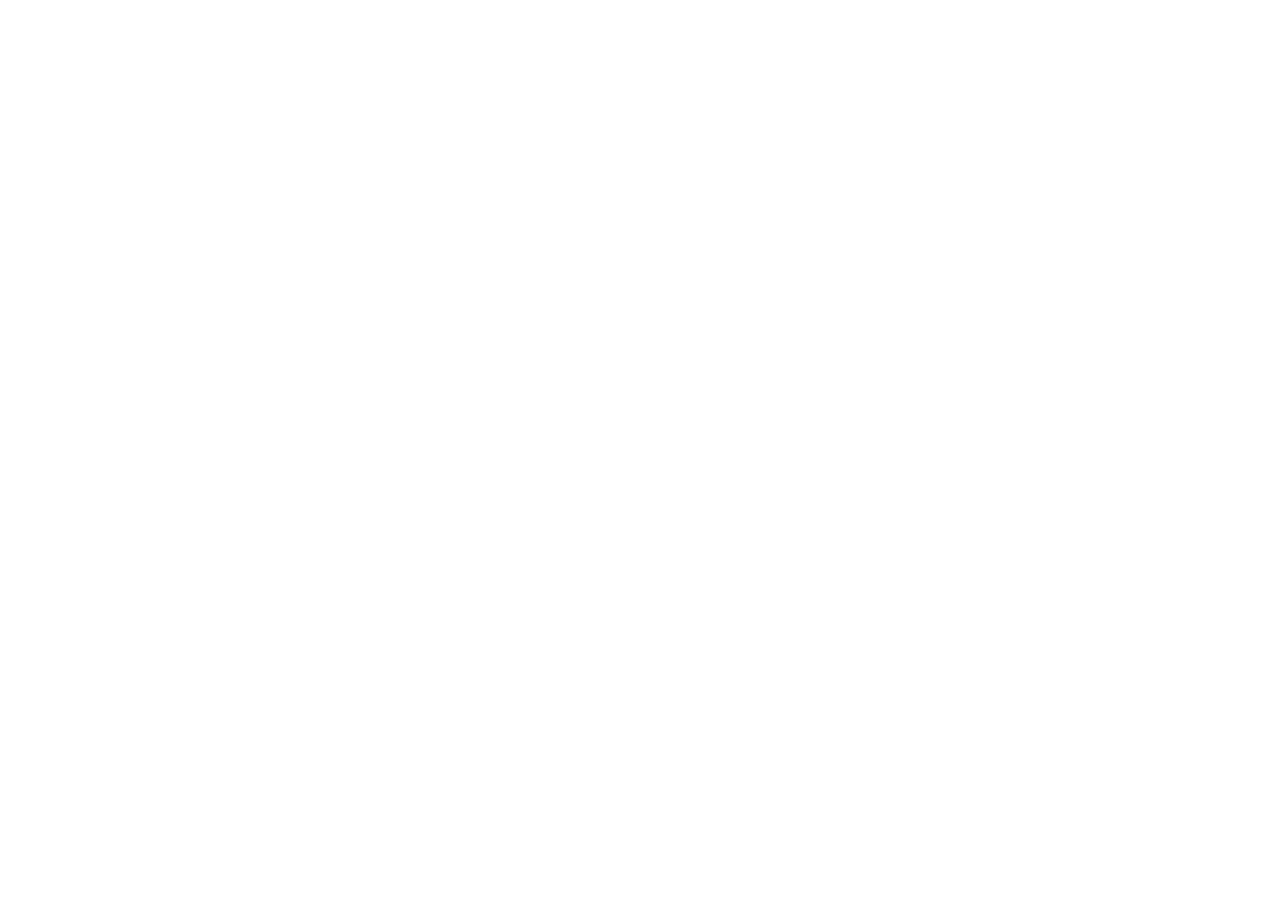
==== index.html @ 8db8ae06 "Uploaded edit to see in pages/html" ====
<!DOCTYPE html>
<html lang="pt">
<head>
<meta charset="utf-8">
<meta name="viewport" content="width=device-width, initial-scale=1">
<title>ClaraInvests</title>
<meta http-equiv="refresh" content="0; url=./ClaraInvests.dc.html">
<style>body{margin:0;min-height:100vh;display:grid;place-items:center;background:#161826;color:#e9e9ed;font-family:system-ui,sans-serif}a{color:#9184d9}</style>
</head>
<body>
<p>A abrir o ClaraInvests… <a href="./ClaraInvests.dc.html">clica aqui se não abrir</a>.</p>
<script>location.replace("./ClaraInvests.dc.html");</script>
</body>
</html>
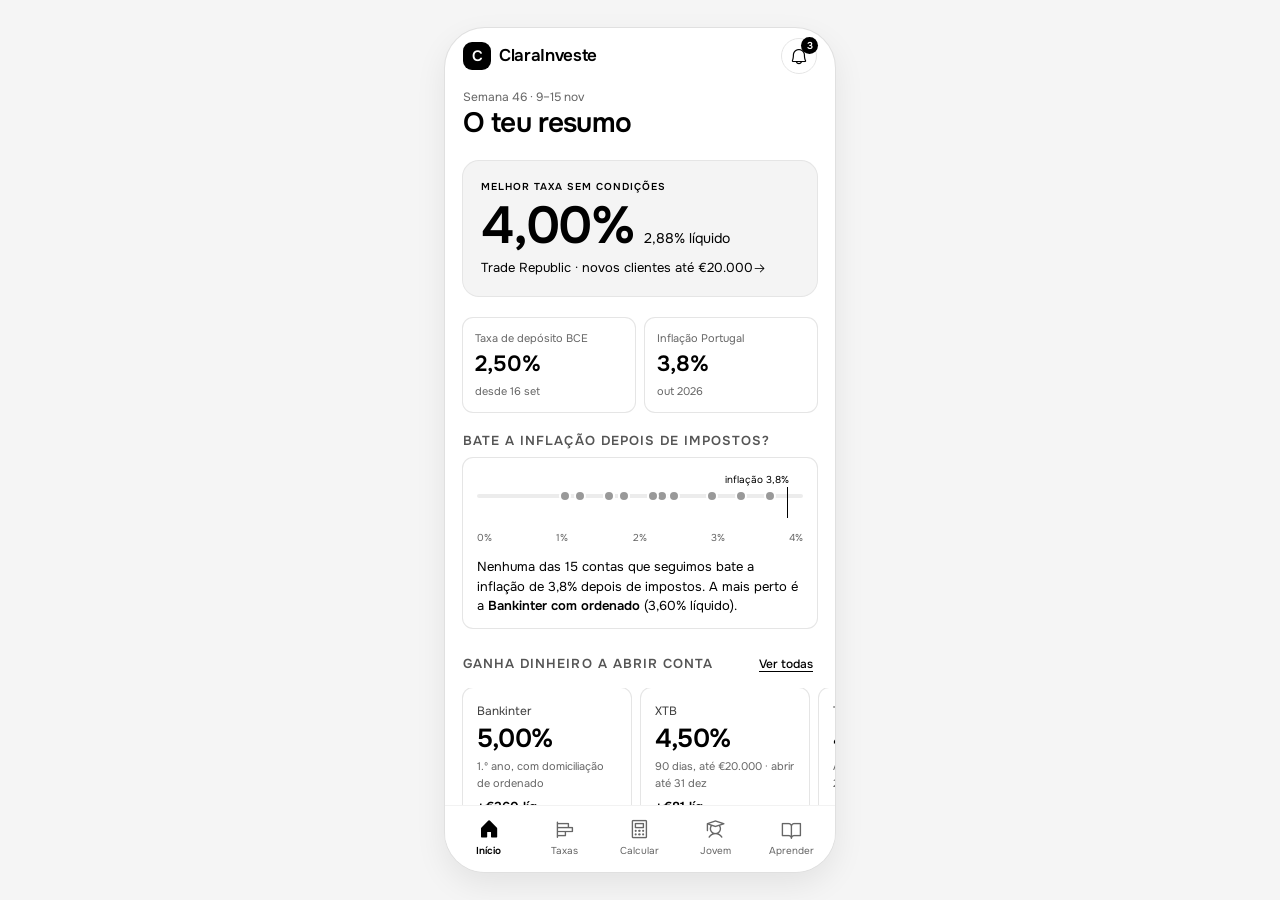
==== commit ae1c4434: "Standalone installable web app (black & white, Onest) Converts the Claude Design prototype into a st" ====
--- a/index.html
+++ b/index.html
@@ -2,13 +2,27 @@
 <html lang="pt">
 <head>
 <meta charset="utf-8">
-<meta name="viewport" content="width=device-width, initial-scale=1">
-<title>ClaraInvests</title>
-<meta http-equiv="refresh" content="0; url=./ClaraInvests.dc.html">
-<style>body{margin:0;min-height:100vh;display:grid;place-items:center;background:#161826;color:#e9e9ed;font-family:system-ui,sans-serif}a{color:#9184d9}</style>
+<meta name="viewport" content="width=device-width, initial-scale=1, viewport-fit=cover">
+<title>ClaraInveste</title>
+<meta name="description" content="Taxas de poupança em Portugal, brutas e líquidas, num só sítio.">
+<meta name="theme-color" content="#ffffff">
+<link rel="manifest" href="manifest.webmanifest">
+<link rel="icon" href="icons/icon-192.png">
+<link rel="apple-touch-icon" href="icons/apple-touch-icon.png">
+<meta name="apple-mobile-web-app-capable" content="yes">
+<meta name="mobile-web-app-capable" content="yes">
+<meta name="apple-mobile-web-app-status-bar-style" content="default">
+<meta name="apple-mobile-web-app-title" content="ClaraInveste">
+<link rel="preconnect" href="https://fonts.googleapis.com">
+<link rel="preconnect" href="https://fonts.gstatic.com" crossorigin>
+<link rel="stylesheet" href="https://fonts.googleapis.com/css2?family=Onest:wght@400;500;600;700&display=swap">
+<link rel="stylesheet" href="vendor/phosphor/regular/style.css">
+<link rel="stylesheet" href="vendor/phosphor/fill/style.css">
+<link rel="stylesheet" href="styles.css">
 </head>
 <body>
-<p>A abrir o ClaraInvests… <a href="./ClaraInvests.dc.html">clica aqui se não abrir</a>.</p>
-<script>location.replace("./ClaraInvests.dc.html");</script>
+<div id="app"></div>
+<noscript>O ClaraInveste precisa de JavaScript ligado.</noscript>
+<script type="module" src="app.js"></script>
 </body>
 </html>
--- a/vendor/phosphor/regular/style.css
+++ b/vendor/phosphor/regular/style.css
@@ -0,0 +1,4627 @@
+@font-face {
+  font-family: "Phosphor";
+  src:
+    url("./Phosphor.woff2") format("woff2"),
+    url("./Phosphor.woff") format("woff"),
+    url("./Phosphor.ttf") format("truetype"),
+    url("./Phosphor.svg#Phosphor") format("svg");
+  font-weight: normal;
+  font-style: normal;
+  font-display: block;
+}
+
+.ph {
+  /* use !important to prevent issues with browser extensions that change fonts */
+  font-family: "Phosphor" !important;
+  speak: never;
+  font-style: normal;
+  font-weight: normal;
+  font-variant: normal;
+  text-transform: none;
+  line-height: 1;
+
+  /* Enable Ligatures ================ */
+  letter-spacing: 0;
+  -webkit-font-feature-settings: "liga";
+  -moz-font-feature-settings: "liga=1";
+  -moz-font-feature-settings: "liga";
+  -ms-font-feature-settings: "liga" 1;
+  font-feature-settings: "liga";
+  -webkit-font-variant-ligatures: discretionary-ligatures;
+  font-variant-ligatures: discretionary-ligatures;
+
+  /* Better Font Rendering =========== */
+  -webkit-font-smoothing: antialiased;
+  -moz-osx-font-smoothing: grayscale;
+}
+
+.ph.ph-acorn:before {
+  content: "\eb9a";
+}
+.ph.ph-address-book:before {
+  content: "\e6f8";
+}
+.ph.ph-address-book-tabs:before {
+  content: "\ee4e";
+}
+.ph.ph-air-traffic-control:before {
+  content: "\ecd8";
+}
+.ph.ph-airplane:before {
+  content: "\e002";
+}
+.ph.ph-airplane-in-flight:before {
+  content: "\e4fe";
+}
+.ph.ph-airplane-landing:before {
+  content: "\e502";
+}
+.ph.ph-airplane-takeoff:before {
+  content: "\e504";
+}
+.ph.ph-airplane-taxiing:before {
+  content: "\e500";
+}
+.ph.ph-airplane-tilt:before {
+  content: "\e5d6";
+}
+.ph.ph-airplay:before {
+  content: "\e004";
+}
+.ph.ph-alarm:before {
+  content: "\e006";
+}
+.ph.ph-alien:before {
+  content: "\e8a6";
+}
+.ph.ph-align-bottom:before {
+  content: "\e506";
+}
+.ph.ph-align-bottom-simple:before {
+  content: "\eb0c";
+}
+.ph.ph-align-center-horizontal:before {
+  content: "\e50a";
+}
+.ph.ph-align-center-horizontal-simple:before {
+  content: "\eb0e";
+}
+.ph.ph-align-center-vertical:before {
+  content: "\e50c";
+}
+.ph.ph-align-center-vertical-simple:before {
+  content: "\eb10";
+}
+.ph.ph-align-left:before {
+  content: "\e50e";
+}
+.ph.ph-align-left-simple:before {
+  content: "\eaee";
+}
+.ph.ph-align-right:before {
+  content: "\e510";
+}
+.ph.ph-align-right-simple:before {
+  content: "\eb12";
+}
+.ph.ph-align-top:before {
+  content: "\e512";
+}
+.ph.ph-align-top-simple:before {
+  content: "\eb14";
+}
+.ph.ph-amazon-logo:before {
+  content: "\e96c";
+}
+.ph.ph-ambulance:before {
+  content: "\e572";
+}
+.ph.ph-anchor:before {
+  content: "\e514";
+}
+.ph.ph-anchor-simple:before {
+  content: "\e5d8";
+}
+.ph.ph-android-logo:before {
+  content: "\e008";
+}
+.ph.ph-angle:before {
+  content: "\e7bc";
+}
+.ph.ph-angular-logo:before {
+  content: "\eb80";
+}
+.ph.ph-aperture:before {
+  content: "\e00a";
+}
+.ph.ph-app-store-logo:before {
+  content: "\e974";
+}
+.ph.ph-app-window:before {
+  content: "\e5da";
+}
+.ph.ph-apple-logo:before {
+  content: "\e516";
+}
+.ph.ph-apple-podcasts-logo:before {
+  content: "\eb96";
+}
+.ph.ph-approximate-equals:before {
+  content: "\edaa";
+}
+.ph.ph-archive:before {
+  content: "\e00c";
+}
+.ph.ph-armchair:before {
+  content: "\e012";
+}
+.ph.ph-arrow-arc-left:before {
+  content: "\e014";
+}
+.ph.ph-arrow-arc-right:before {
+  content: "\e016";
+}
+.ph.ph-arrow-bend-double-up-left:before {
+  content: "\e03a";
+}
+.ph.ph-arrow-bend-double-up-right:before {
+  content: "\e03c";
+}
+.ph.ph-arrow-bend-down-left:before {
+  content: "\e018";
+}
+.ph.ph-arrow-bend-down-right:before {
+  content: "\e01a";
+}
+.ph.ph-arrow-bend-left-down:before {
+  content: "\e01c";
+}
+.ph.ph-arrow-bend-left-up:before {
+  content: "\e01e";
+}
+.ph.ph-arrow-bend-right-down:before {
+  content: "\e020";
+}
+.ph.ph-arrow-bend-right-up:before {
+  content: "\e022";
+}
+.ph.ph-arrow-bend-up-left:before {
+  content: "\e024";
+}
+.ph.ph-arrow-bend-up-right:before {
+  content: "\e026";
+}
+.ph.ph-arrow-circle-down:before {
+  content: "\e028";
+}
+.ph.ph-arrow-circle-down-left:before {
+  content: "\e02a";
+}
+.ph.ph-arrow-circle-down-right:before {
+  content: "\e02c";
+}
+.ph.ph-arrow-circle-left:before {
+  content: "\e05a";
+}
+.ph.ph-arrow-circle-right:before {
+  content: "\e02e";
+}
+.ph.ph-arrow-circle-up:before {
+  content: "\e030";
+}
+.ph.ph-arrow-circle-up-left:before {
+  content: "\e032";
+}
+.ph.ph-arrow-circle-up-right:before {
+  content: "\e034";
+}
+.ph.ph-arrow-clockwise:before {
+  content: "\e036";
+}
+.ph.ph-arrow-counter-clockwise:before {
+  content: "\e038";
+}
+.ph.ph-arrow-down:before {
+  content: "\e03e";
+}
+.ph.ph-arrow-down-left:before {
+  content: "\e040";
+}
+.ph.ph-arrow-down-right:before {
+  content: "\e042";
+}
+.ph.ph-arrow-elbow-down-left:before {
+  content: "\e044";
+}
+.ph.ph-arrow-elbow-down-right:before {
+  content: "\e046";
+}
+.ph.ph-arrow-elbow-left:before {
+  content: "\e048";
+}
+.ph.ph-arrow-elbow-left-down:before {
+  content: "\e04a";
+}
+.ph.ph-arrow-elbow-left-up:before {
+  content: "\e04c";
+}
+.ph.ph-arrow-elbow-right:before {
+  content: "\e04e";
+}
+.ph.ph-arrow-elbow-right-down:before {
+  content: "\e050";
+}
+.ph.ph-arrow-elbow-right-up:before {
+  content: "\e052";
+}
+.ph.ph-arrow-elbow-up-left:before {
+  content: "\e054";
+}
+.ph.ph-arrow-elbow-up-right:before {
+  content: "\e056";
+}
+.ph.ph-arrow-fat-down:before {
+  content: "\e518";
+}
+.ph.ph-arrow-fat-left:before {
+  content: "\e51a";
+}
+.ph.ph-arrow-fat-line-down:before {
+  content: "\e51c";
+}
+.ph.ph-arrow-fat-line-left:before {
+  content: "\e51e";
+}
+.ph.ph-arrow-fat-line-right:before {
+  content: "\e520";
+}
+.ph.ph-arrow-fat-line-up:before {
+  content: "\e522";
+}
+.ph.ph-arrow-fat-lines-down:before {
+  content: "\e524";
+}
+.ph.ph-arrow-fat-lines-left:before {
+  content: "\e526";
+}
+.ph.ph-arrow-fat-lines-right:before {
+  content: "\e528";
+}
+.ph.ph-arrow-fat-lines-up:before {
+  content: "\e52a";
+}
+.ph.ph-arrow-fat-right:before {
+  content: "\e52c";
+}
+.ph.ph-arrow-fat-up:before {
+  content: "\e52e";
+}
+.ph.ph-arrow-left:before {
+  content: "\e058";
+}
+.ph.ph-arrow-line-down:before {
+  content: "\e05c";
+}
+.ph.ph-arrow-line-down-left:before {
+  content: "\e05e";
+}
+.ph.ph-arrow-line-down-right:before {
+  content: "\e060";
+}
+.ph.ph-arrow-line-left:before {
+  content: "\e062";
+}
+.ph.ph-arrow-line-right:before {
+  content: "\e064";
+}
+.ph.ph-arrow-line-up:before {
+  content: "\e066";
+}
+.ph.ph-arrow-line-up-left:before {
+  content: "\e068";
+}
+.ph.ph-arrow-line-up-right:before {
+  content: "\e06a";
+}
+.ph.ph-arrow-right:before {
+  content: "\e06c";
+}
+.ph.ph-arrow-square-down:before {
+  content: "\e06e";
+}
+.ph.ph-arrow-square-down-left:before {
+  content: "\e070";
+}
+.ph.ph-arrow-square-down-right:before {
+  content: "\e072";
+}
+.ph.ph-arrow-square-in:before {
+  content: "\e5dc";
+}
+.ph.ph-arrow-square-left:before {
+  content: "\e074";
+}
+.ph.ph-arrow-square-out:before {
+  content: "\e5de";
+}
+.ph.ph-arrow-square-right:before {
+  content: "\e076";
+}
+.ph.ph-arrow-square-up:before {
+  content: "\e078";
+}
+.ph.ph-arrow-square-up-left:before {
+  content: "\e07a";
+}
+.ph.ph-arrow-square-up-right:before {
+  content: "\e07c";
+}
+.ph.ph-arrow-u-down-left:before {
+  content: "\e07e";
+}
+.ph.ph-arrow-u-down-right:before {
+  content: "\e080";
+}
+.ph.ph-arrow-u-left-down:before {
+  content: "\e082";
+}
+.ph.ph-arrow-u-left-up:before {
+  content: "\e084";
+}
+.ph.ph-arrow-u-right-down:before {
+  content: "\e086";
+}
+.ph.ph-arrow-u-right-up:before {
+  content: "\e088";
+}
+.ph.ph-arrow-u-up-left:before {
+  content: "\e08a";
+}
+.ph.ph-arrow-u-up-right:before {
+  content: "\e08c";
+}
+.ph.ph-arrow-up:before {
+  content: "\e08e";
+}
+.ph.ph-arrow-up-left:before {
+  content: "\e090";
+}
+.ph.ph-arrow-up-right:before {
+  content: "\e092";
+}
+.ph.ph-arrows-clockwise:before {
+  content: "\e094";
+}
+.ph.ph-arrows-counter-clockwise:before {
+  content: "\e096";
+}
+.ph.ph-arrows-down-up:before {
+  content: "\e098";
+}
+.ph.ph-arrows-horizontal:before {
+  content: "\eb06";
+}
+.ph.ph-arrows-in:before {
+  content: "\e09a";
+}
+.ph.ph-arrows-in-cardinal:before {
+  content: "\e09c";
+}
+.ph.ph-arrows-in-line-horizontal:before {
+  content: "\e530";
+}
+.ph.ph-arrows-in-line-vertical:before {
+  content: "\e532";
+}
+.ph.ph-arrows-in-simple:before {
+  content: "\e09e";
+}
+.ph.ph-arrows-left-right:before {
+  content: "\e0a0";
+}
+.ph.ph-arrows-merge:before {
+  content: "\ed3e";
+}
+.ph.ph-arrows-out:before {
+  content: "\e0a2";
+}
+.ph.ph-arrows-out-cardinal:before {
+  content: "\e0a4";
+}
+.ph.ph-arrows-out-line-horizontal:before {
+  content: "\e534";
+}
+.ph.ph-arrows-out-line-vertical:before {
+  content: "\e536";
+}
+.ph.ph-arrows-out-simple:before {
+  content: "\e0a6";
+}
+.ph.ph-arrows-split:before {
+  content: "\ed3c";
+}
+.ph.ph-arrows-vertical:before {
+  content: "\eb04";
+}
+.ph.ph-article:before {
+  content: "\e0a8";
+}
+.ph.ph-article-medium:before {
+  content: "\e5e0";
+}
+.ph.ph-article-ny-times:before {
+  content: "\e5e2";
+}
+.ph.ph-asclepius:before {
+  content: "\ee34";
+}
+.ph.ph-caduceus:before {
+  content: "\ee34";
+}
+.ph.ph-asterisk:before {
+  content: "\e0aa";
+}
+.ph.ph-asterisk-simple:before {
+  content: "\e832";
+}
+.ph.ph-at:before {
+  content: "\e0ac";
+}
+.ph.ph-atom:before {
+  content: "\e5e4";
+}
+.ph.ph-avocado:before {
+  content: "\ee04";
+}
+.ph.ph-axe:before {
+  content: "\e9fc";
+}
+.ph.ph-baby:before {
+  content: "\e774";
+}
+.ph.ph-baby-carriage:before {
+  content: "\e818";
+}
+.ph.ph-backpack:before {
+  content: "\e922";
+}
+.ph.ph-backspace:before {
+  content: "\e0ae";
+}
+.ph.ph-bag:before {
+  content: "\e0b0";
+}
+.ph.ph-bag-simple:before {
+  content: "\e5e6";
+}
+.ph.ph-balloon:before {
+  content: "\e76c";
+}
+.ph.ph-bandaids:before {
+  content: "\e0b2";
+}
+.ph.ph-bank:before {
+  content: "\e0b4";
+}
+.ph.ph-barbell:before {
+  content: "\e0b6";
+}
+.ph.ph-barcode:before {
+  content: "\e0b8";
+}
+.ph.ph-barn:before {
+  content: "\ec72";
+}
+.ph.ph-barricade:before {
+  content: "\e948";
+}
+.ph.ph-baseball:before {
+  content: "\e71a";
+}
+.ph.ph-baseball-cap:before {
+  content: "\ea28";
+}
+.ph.ph-baseball-helmet:before {
+  content: "\ee4a";
+}
+.ph.ph-basket:before {
+  content: "\e964";
+}
+.ph.ph-basketball:before {
+  content: "\e724";
+}
+.ph.ph-bathtub:before {
+  content: "\e81e";
+}
+.ph.ph-battery-charging:before {
+  content: "\e0ba";
+}
+.ph.ph-battery-charging-vertical:before {
+  content: "\e0bc";
+}
+.ph.ph-battery-empty:before {
+  content: "\e0be";
+}
+.ph.ph-battery-full:before {
+  content: "\e0c0";
+}
+.ph.ph-battery-high:before {
+  content: "\e0c2";
+}
+.ph.ph-battery-low:before {
+  content: "\e0c4";
+}
+.ph.ph-battery-medium:before {
+  content: "\e0c6";
+}
+.ph.ph-battery-plus:before {
+  content: "\e808";
+}
+.ph.ph-battery-plus-vertical:before {
+  content: "\ec50";
+}
+.ph.ph-battery-vertical-empty:before {
+  content: "\e7c6";
+}
+.ph.ph-battery-vertical-full:before {
+  content: "\e7c4";
+}
+.ph.ph-battery-vertical-high:before {
+  content: "\e7c2";
+}
+.ph.ph-battery-vertical-low:before {
+  content: "\e7be";
+}
+.ph.ph-battery-vertical-medium:before {
+  content: "\e7c0";
+}
+.ph.ph-battery-warning:before {
+  content: "\e0c8";
+}
+.ph.ph-battery-warning-vertical:before {
+  content: "\e0ca";
+}
+.ph.ph-beach-ball:before {
+  content: "\ed24";
+}
+.ph.ph-beanie:before {
+  content: "\ea2a";
+}
+.ph.ph-bed:before {
+  content: "\e0cc";
+}
+.ph.ph-beer-bottle:before {
+  content: "\e7b0";
+}
+.ph.ph-beer-stein:before {
+  content: "\eb62";
+}
+.ph.ph-behance-logo:before {
+  content: "\e7f4";
+}
+.ph.ph-bell:before {
+  content: "\e0ce";
+}
+.ph.ph-bell-ringing:before {
+  content: "\e5e8";
+}
+.ph.ph-bell-simple:before {
+  content: "\e0d0";
+}
+.ph.ph-bell-simple-ringing:before {
+  content: "\e5ea";
+}
+.ph.ph-bell-simple-slash:before {
+  content: "\e0d2";
+}
+.ph.ph-bell-simple-z:before {
+  content: "\e5ec";
+}
+.ph.ph-bell-slash:before {
+  content: "\e0d4";
+}
+.ph.ph-bell-z:before {
+  content: "\e5ee";
+}
+.ph.ph-belt:before {
+  content: "\ea2c";
+}
+.ph.ph-bezier-curve:before {
+  content: "\eb00";
+}
+.ph.ph-bicycle:before {
+  content: "\e0d6";
+}
+.ph.ph-binary:before {
+  content: "\ee60";
+}
+.ph.ph-binoculars:before {
+  content: "\ea64";
+}
+.ph.ph-biohazard:before {
+  content: "\e9e0";
+}
+.ph.ph-bird:before {
+  content: "\e72c";
+}
+.ph.ph-blueprint:before {
+  content: "\eda0";
+}
+.ph.ph-bluetooth:before {
+  content: "\e0da";
+}
+.ph.ph-bluetooth-connected:before {
+  content: "\e0dc";
+}
+.ph.ph-bluetooth-slash:before {
+  content: "\e0de";
+}
+.ph.ph-bluetooth-x:before {
+  content: "\e0e0";
+}
+.ph.ph-boat:before {
+  content: "\e786";
+}
+.ph.ph-bomb:before {
+  content: "\ee0a";
+}
+.ph.ph-bone:before {
+  content: "\e7f2";
+}
+.ph.ph-book:before {
+  content: "\e0e2";
+}
+.ph.ph-book-bookmark:before {
+  content: "\e0e4";
+}
+.ph.ph-book-open:before {
+  content: "\e0e6";
+}
+.ph.ph-book-open-text:before {
+  content: "\e8f2";
+}
+.ph.ph-book-open-user:before {
+  content: "\ede0";
+}
+.ph.ph-bookmark:before {
+  content: "\e0e8";
+}
+.ph.ph-bookmark-simple:before {
+  content: "\e0ea";
+}
+.ph.ph-bookmarks:before {
+  content: "\e0ec";
+}
+.ph.ph-bookmarks-simple:before {
+  content: "\e5f0";
+}
+.ph.ph-books:before {
+  content: "\e758";
+}
+.ph.ph-boot:before {
+  content: "\ecca";
+}
+.ph.ph-boules:before {
+  content: "\e722";
+}
+.ph.ph-bounding-box:before {
+  content: "\e6ce";
+}
+.ph.ph-bowl-food:before {
+  content: "\eaa4";
+}
+.ph.ph-bowl-steam:before {
+  content: "\e8e4";
+}
+.ph.ph-bowling-ball:before {
+  content: "\ea34";
+}
+.ph.ph-box-arrow-down:before {
+  content: "\e00e";
+}
+.ph.ph-archive-box:before {
+  content: "\e00e";
+}
+.ph.ph-box-arrow-up:before {
+  content: "\ee54";
+}
+.ph.ph-boxing-glove:before {
+  content: "\ea36";
+}
+.ph.ph-brackets-angle:before {
+  content: "\e862";
+}
+.ph.ph-brackets-curly:before {
+  content: "\e860";
+}
+.ph.ph-brackets-round:before {
+  content: "\e864";
+}
+.ph.ph-brackets-square:before {
+  content: "\e85e";
+}
+.ph.ph-brain:before {
+  content: "\e74e";
+}
+.ph.ph-brandy:before {
+  content: "\e6b4";
+}
+.ph.ph-bread:before {
+  content: "\e81c";
+}
+.ph.ph-bridge:before {
+  content: "\ea68";
+}
+.ph.ph-briefcase:before {
+  content: "\e0ee";
+}
+.ph.ph-briefcase-metal:before {
+  content: "\e5f2";
+}
+.ph.ph-broadcast:before {
+  content: "\e0f2";
+}
+.ph.ph-broom:before {
+  content: "\ec54";
+}
+.ph.ph-browser:before {
+  content: "\e0f4";
+}
+.ph.ph-browsers:before {
+  content: "\e0f6";
+}
+.ph.ph-bug:before {
+  content: "\e5f4";
+}
+.ph.ph-bug-beetle:before {
+  content: "\e5f6";
+}
+.ph.ph-bug-droid:before {
+  content: "\e5f8";
+}
+.ph.ph-building:before {
+  content: "\e100";
+}
+.ph.ph-building-apartment:before {
+  content: "\e0fe";
+}
+.ph.ph-building-office:before {
+  content: "\e0ff";
+}
+.ph.ph-buildings:before {
+  content: "\e102";
+}
+.ph.ph-bulldozer:before {
+  content: "\ec6c";
+}
+.ph.ph-bus:before {
+  content: "\e106";
+}
+.ph.ph-butterfly:before {
+  content: "\ea6e";
+}
+.ph.ph-cable-car:before {
+  content: "\e49c";
+}
+.ph.ph-cactus:before {
+  content: "\e918";
+}
+.ph.ph-cake:before {
+  content: "\e780";
+}
+.ph.ph-calculator:before {
+  content: "\e538";
+}
+.ph.ph-calendar:before {
+  content: "\e108";
+}
+.ph.ph-calendar-blank:before {
+  content: "\e10a";
+}
+.ph.ph-calendar-check:before {
+  content: "\e712";
+}
+.ph.ph-calendar-dot:before {
+  content: "\e7b2";
+}
+.ph.ph-calendar-dots:before {
+  content: "\e7b4";
+}
+.ph.ph-calendar-heart:before {
+  content: "\e8b0";
+}
+.ph.ph-calendar-minus:before {
+  content: "\ea14";
+}
+.ph.ph-calendar-plus:before {
+  content: "\e714";
+}
+.ph.ph-calendar-slash:before {
+  content: "\ea12";
+}
+.ph.ph-calendar-star:before {
+  content: "\e8b2";
+}
+.ph.ph-calendar-x:before {
+  content: "\e10c";
+}
+.ph.ph-call-bell:before {
+  content: "\e7de";
+}
+.ph.ph-camera:before {
+  content: "\e10e";
+}
+.ph.ph-camera-plus:before {
+  content: "\ec58";
+}
+.ph.ph-camera-rotate:before {
+  content: "\e7a4";
+}
+.ph.ph-camera-slash:before {
+  content: "\e110";
+}
+.ph.ph-campfire:before {
+  content: "\e9d8";
+}
+.ph.ph-car:before {
+  content: "\e112";
+}
+.ph.ph-car-battery:before {
+  content: "\ee30";
+}
+.ph.ph-car-profile:before {
+  content: "\e8cc";
+}
+.ph.ph-car-simple:before {
+  content: "\e114";
+}
+.ph.ph-cardholder:before {
+  content: "\e5fa";
+}
+.ph.ph-cards:before {
+  content: "\e0f8";
+}
+.ph.ph-cards-three:before {
+  content: "\ee50";
+}
+.ph.ph-caret-circle-double-down:before {
+  content: "\e116";
+}
+.ph.ph-caret-circle-double-left:before {
+  content: "\e118";
+}
+.ph.ph-caret-circle-double-right:before {
+  content: "\e11a";
+}
+.ph.ph-caret-circle-double-up:before {
+  content: "\e11c";
+}
+.ph.ph-caret-circle-down:before {
+  content: "\e11e";
+}
+.ph.ph-caret-circle-left:before {
+  content: "\e120";
+}
+.ph.ph-caret-circle-right:before {
+  content: "\e122";
+}
+.ph.ph-caret-circle-up:before {
+  content: "\e124";
+}
+.ph.ph-caret-circle-up-down:before {
+  content: "\e13e";
+}
+.ph.ph-caret-double-down:before {
+  content: "\e126";
+}
+.ph.ph-caret-double-left:before {
+  content: "\e128";
+}
+.ph.ph-caret-double-right:before {
+  content: "\e12a";
+}
+.ph.ph-caret-double-up:before {
+  content: "\e12c";
+}
+.ph.ph-caret-down:before {
+  content: "\e136";
+}
+.ph.ph-caret-left:before {
+  content: "\e138";
+}
+.ph.ph-caret-line-down:before {
+  content: "\e134";
+}
+.ph.ph-caret-line-left:before {
+  content: "\e132";
+}
+.ph.ph-caret-line-right:before {
+  content: "\e130";
+}
+.ph.ph-caret-line-up:before {
+  content: "\e12e";
+}
+.ph.ph-caret-right:before {
+  content: "\e13a";
+}
+.ph.ph-caret-up:before {
+  content: "\e13c";
+}
+.ph.ph-caret-up-down:before {
+  content: "\e140";
+}
+.ph.ph-carrot:before {
+  content: "\ed38";
+}
+.ph.ph-cash-register:before {
+  content: "\ed80";
+}
+.ph.ph-cassette-tape:before {
+  content: "\ed2e";
+}
+.ph.ph-castle-turret:before {
+  content: "\e9d0";
+}
+.ph.ph-cat:before {
+  content: "\e748";
+}
+.ph.ph-cell-signal-full:before {
+  content: "\e142";
+}
+.ph.ph-cell-signal-high:before {
+  content: "\e144";
+}
+.ph.ph-cell-signal-low:before {
+  content: "\e146";
+}
+.ph.ph-cell-signal-medium:before {
+  content: "\e148";
+}
+.ph.ph-cell-signal-none:before {
+  content: "\e14a";
+}
+.ph.ph-cell-signal-slash:before {
+  content: "\e14c";
+}
+.ph.ph-cell-signal-x:before {
+  content: "\e14e";
+}
+.ph.ph-cell-tower:before {
+  content: "\ebaa";
+}
+.ph.ph-certificate:before {
+  content: "\e766";
+}
+.ph.ph-chair:before {
+  content: "\e950";
+}
+.ph.ph-chalkboard:before {
+  content: "\e5fc";
+}
+.ph.ph-chalkboard-simple:before {
+  content: "\e5fe";
+}
+.ph.ph-chalkboard-teacher:before {
+  content: "\e600";
+}
+.ph.ph-champagne:before {
+  content: "\eaca";
+}
+.ph.ph-charging-station:before {
+  content: "\e8d0";
+}
+.ph.ph-chart-bar:before {
+  content: "\e150";
+}
+.ph.ph-chart-bar-horizontal:before {
+  content: "\e152";
+}
+.ph.ph-chart-donut:before {
+  content: "\eaa6";
+}
+.ph.ph-chart-line:before {
+  content: "\e154";
+}
+.ph.ph-chart-line-down:before {
+  content: "\e8b6";
+}
+.ph.ph-chart-line-up:before {
+  content: "\e156";
+}
+.ph.ph-chart-pie:before {
+  content: "\e158";
+}
+.ph.ph-chart-pie-slice:before {
+  content: "\e15a";
+}
+.ph.ph-chart-polar:before {
+  content: "\eaa8";
+}
+.ph.ph-chart-scatter:before {
+  content: "\eaac";
+}
+.ph.ph-chat:before {
+  content: "\e15c";
+}
+.ph.ph-chat-centered:before {
+  content: "\e160";
+}
+.ph.ph-chat-centered-dots:before {
+  content: "\e164";
+}
+.ph.ph-chat-centered-slash:before {
+  content: "\e162";
+}
+.ph.ph-chat-centered-text:before {
+  content: "\e166";
+}
+.ph.ph-chat-circle:before {
+  content: "\e168";
+}
+.ph.ph-chat-circle-dots:before {
+  content: "\e16c";
+}
+.ph.ph-chat-circle-slash:before {
+  content: "\e16a";
+}
+.ph.ph-chat-circle-text:before {
+  content: "\e16e";
+}
+.ph.ph-chat-dots:before {
+  content: "\e170";
+}
+.ph.ph-chat-slash:before {
+  content: "\e15e";
+}
+.ph.ph-chat-teardrop:before {
+  content: "\e172";
+}
+.ph.ph-chat-teardrop-dots:before {
+  content: "\e176";
+}
+.ph.ph-chat-teardrop-slash:before {
+  content: "\e174";
+}
+.ph.ph-chat-teardrop-text:before {
+  content: "\e178";
+}
+.ph.ph-chat-text:before {
+  content: "\e17a";
+}
+.ph.ph-chats:before {
+  content: "\e17c";
+}
+.ph.ph-chats-circle:before {
+  content: "\e17e";
+}
+.ph.ph-chats-teardrop:before {
+  content: "\e180";
+}
+.ph.ph-check:before {
+  content: "\e182";
+}
+.ph.ph-check-circle:before {
+  content: "\e184";
+}
+.ph.ph-check-fat:before {
+  content: "\eba6";
+}
+.ph.ph-check-square:before {
+  content: "\e186";
+}
+.ph.ph-check-square-offset:before {
+  content: "\e188";
+}
+.ph.ph-checkerboard:before {
+  content: "\e8c4";
+}
+.ph.ph-checks:before {
+  content: "\e53a";
+}
+.ph.ph-cheers:before {
+  content: "\ea4a";
+}
+.ph.ph-cheese:before {
+  content: "\e9fe";
+}
+.ph.ph-chef-hat:before {
+  content: "\ed8e";
+}
+.ph.ph-cherries:before {
+  content: "\e830";
+}
+.ph.ph-church:before {
+  content: "\ecea";
+}
+.ph.ph-cigarette:before {
+  content: "\ed90";
+}
+.ph.ph-cigarette-slash:before {
+  content: "\ed92";
+}
+.ph.ph-circle:before {
+  content: "\e18a";
+}
+.ph.ph-circle-dashed:before {
+  content: "\e602";
+}
+.ph.ph-circle-half:before {
+  content: "\e18c";
+}
+.ph.ph-circle-half-tilt:before {
+  content: "\e18e";
+}
+.ph.ph-circle-notch:before {
+  content: "\eb44";
+}
+.ph.ph-circles-four:before {
+  content: "\e190";
+}
+.ph.ph-circles-three:before {
+  content: "\e192";
+}
+.ph.ph-circles-three-plus:before {
+  content: "\e194";
+}
+.ph.ph-circuitry:before {
+  content: "\e9c2";
+}
+.ph.ph-city:before {
+  content: "\ea6a";
+}
+.ph.ph-clipboard:before {
+  content: "\e196";
+}
+.ph.ph-clipboard-text:before {
+  content: "\e198";
+}
+.ph.ph-clock:before {
+  content: "\e19a";
+}
+.ph.ph-clock-afternoon:before {
+  content: "\e19c";
+}
+.ph.ph-clock-clockwise:before {
+  content: "\e19e";
+}
+.ph.ph-clock-countdown:before {
+  content: "\ed2c";
+}
+.ph.ph-clock-counter-clockwise:before {
+  content: "\e1a0";
+}
+.ph.ph-clock-user:before {
+  content: "\edec";
+}
+.ph.ph-closed-captioning:before {
+  content: "\e1a4";
+}
+.ph.ph-cloud:before {
+  content: "\e1aa";
+}
+.ph.ph-cloud-arrow-down:before {
+  content: "\e1ac";
+}
+.ph.ph-cloud-arrow-up:before {
+  content: "\e1ae";
+}
+.ph.ph-cloud-check:before {
+  content: "\e1b0";
+}
+.ph.ph-cloud-fog:before {
+  content: "\e53c";
+}
+.ph.ph-cloud-lightning:before {
+  content: "\e1b2";
+}
+.ph.ph-cloud-moon:before {
+  content: "\e53e";
+}
+.ph.ph-cloud-rain:before {
+  content: "\e1b4";
+}
+.ph.ph-cloud-slash:before {
+  content: "\e1b6";
+}
+.ph.ph-cloud-snow:before {
+  content: "\e1b8";
+}
+.ph.ph-cloud-sun:before {
+  content: "\e540";
+}
+.ph.ph-cloud-warning:before {
+  content: "\ea98";
+}
+.ph.ph-cloud-x:before {
+  content: "\ea96";
+}
+.ph.ph-clover:before {
+  content: "\edc8";
+}
+.ph.ph-club:before {
+  content: "\e1ba";
+}
+.ph.ph-coat-hanger:before {
+  content: "\e7fe";
+}
+.ph.ph-coda-logo:before {
+  content: "\e7ce";
+}
+.ph.ph-code:before {
+  content: "\e1bc";
+}
+.ph.ph-code-block:before {
+  content: "\eafe";
+}
+.ph.ph-code-simple:before {
+  content: "\e1be";
+}
+.ph.ph-codepen-logo:before {
+  content: "\e978";
+}
+.ph.ph-codesandbox-logo:before {
+  content: "\ea06";
+}
+.ph.ph-coffee:before {
+  content: "\e1c2";
+}
+.ph.ph-coffee-bean:before {
+  content: "\e1c0";
+}
+.ph.ph-coin:before {
+  content: "\e60e";
+}
+.ph.ph-coin-vertical:before {
+  content: "\eb48";
+}
+.ph.ph-coins:before {
+  content: "\e78e";
+}
+.ph.ph-columns:before {
+  content: "\e546";
+}
+.ph.ph-columns-plus-left:before {
+  content: "\e544";
+}
+.ph.ph-columns-plus-right:before {
+  content: "\e542";
+}
+.ph.ph-command:before {
+  content: "\e1c4";
+}
+.ph.ph-compass:before {
+  content: "\e1c8";
+}
+.ph.ph-compass-rose:before {
+  content: "\e1c6";
+}
+.ph.ph-compass-tool:before {
+  content: "\ea0e";
+}
+.ph.ph-computer-tower:before {
+  content: "\e548";
+}
+.ph.ph-confetti:before {
+  content: "\e81a";
+}
+.ph.ph-contactless-payment:before {
+  content: "\ed42";
+}
+.ph.ph-control:before {
+  content: "\eca6";
+}
+.ph.ph-cookie:before {
+  content: "\e6ca";
+}
+.ph.ph-cooking-pot:before {
+  content: "\e764";
+}
+.ph.ph-copy:before {
+  content: "\e1ca";
+}
+.ph.ph-copy-simple:before {
+  content: "\e1cc";
+}
+.ph.ph-copyleft:before {
+  content: "\e86a";
+}
+.ph.ph-copyright:before {
+  content: "\e54a";
+}
+.ph.ph-corners-in:before {
+  content: "\e1ce";
+}
+.ph.ph-corners-out:before {
+  content: "\e1d0";
+}
+.ph.ph-couch:before {
+  content: "\e7f6";
+}
+.ph.ph-court-basketball:before {
+  content: "\ee36";
+}
+.ph.ph-cow:before {
+  content: "\eabe";
+}
+.ph.ph-cowboy-hat:before {
+  content: "\ed12";
+}
+.ph.ph-cpu:before {
+  content: "\e610";
+}
+.ph.ph-crane:before {
+  content: "\ed48";
+}
+.ph.ph-crane-tower:before {
+  content: "\ed49";
+}
+.ph.ph-credit-card:before {
+  content: "\e1d2";
+}
+.ph.ph-cricket:before {
+  content: "\ee12";
+}
+.ph.ph-crop:before {
+  content: "\e1d4";
+}
+.ph.ph-cross:before {
+  content: "\e8a0";
+}
+.ph.ph-crosshair:before {
+  content: "\e1d6";
+}
+.ph.ph-crosshair-simple:before {
+  content: "\e1d8";
+}
+.ph.ph-crown:before {
+  content: "\e614";
+}
+.ph.ph-crown-cross:before {
+  content: "\ee5e";
+}
+.ph.ph-crown-simple:before {
+  content: "\e616";
+}
+.ph.ph-cube:before {
+  content: "\e1da";
+}
+.ph.ph-cube-focus:before {
+  content: "\ed0a";
+}
+.ph.ph-cube-transparent:before {
+  content: "\ec7c";
+}
+.ph.ph-currency-btc:before {
+  content: "\e618";
+}
+.ph.ph-currency-circle-dollar:before {
+  content: "\e54c";
+}
+.ph.ph-currency-cny:before {
+  content: "\e54e";
+}
+.ph.ph-currency-dollar:before {
+  content: "\e550";
+}
+.ph.ph-currency-dollar-simple:before {
+  content: "\e552";
+}
+.ph.ph-currency-eth:before {
+  content: "\eada";
+}
+.ph.ph-currency-eur:before {
+  content: "\e554";
+}
+.ph.ph-currency-gbp:before {
+  content: "\e556";
+}
+.ph.ph-currency-inr:before {
+  content: "\e558";
+}
+.ph.ph-currency-jpy:before {
+  content: "\e55a";
+}
+.ph.ph-currency-krw:before {
+  content: "\e55c";
+}
+.ph.ph-currency-kzt:before {
+  content: "\ec4c";
+}
+.ph.ph-currency-ngn:before {
+  content: "\eb52";
+}
+.ph.ph-currency-rub:before {
+  content: "\e55e";
+}
+.ph.ph-cursor:before {
+  content: "\e1dc";
+}
+.ph.ph-cursor-click:before {
+  content: "\e7c8";
+}
+.ph.ph-cursor-text:before {
+  content: "\e7d8";
+}
+.ph.ph-cylinder:before {
+  content: "\e8fc";
+}
+.ph.ph-database:before {
+  content: "\e1de";
+}
+.ph.ph-desk:before {
+  content: "\ed16";
+}
+.ph.ph-desktop:before {
+  content: "\e560";
+}
+.ph.ph-desktop-tower:before {
+  content: "\e562";
+}
+.ph.ph-detective:before {
+  content: "\e83e";
+}
+.ph.ph-dev-to-logo:before {
+  content: "\ed0e";
+}
+.ph.ph-device-mobile:before {
+  content: "\e1e0";
+}
+.ph.ph-device-mobile-camera:before {
+  content: "\e1e2";
+}
+.ph.ph-device-mobile-slash:before {
+  content: "\ee46";
+}
+.ph.ph-device-mobile-speaker:before {
+  content: "\e1e4";
+}
+.ph.ph-device-rotate:before {
+  content: "\edf2";
+}
+.ph.ph-device-tablet:before {
+  content: "\e1e6";
+}
+.ph.ph-device-tablet-camera:before {
+  content: "\e1e8";
+}
+.ph.ph-device-tablet-speaker:before {
+  content: "\e1ea";
+}
+.ph.ph-devices:before {
+  content: "\eba4";
+}
+.ph.ph-diamond:before {
+  content: "\e1ec";
+}
+.ph.ph-diamonds-four:before {
+  content: "\e8f4";
+}
+.ph.ph-dice-five:before {
+  content: "\e1ee";
+}
+.ph.ph-dice-four:before {
+  content: "\e1f0";
+}
+.ph.ph-dice-one:before {
+  content: "\e1f2";
+}
+.ph.ph-dice-six:before {
+  content: "\e1f4";
+}
+.ph.ph-dice-three:before {
+  content: "\e1f6";
+}
+.ph.ph-dice-two:before {
+  content: "\e1f8";
+}
+.ph.ph-disc:before {
+  content: "\e564";
+}
+.ph.ph-disco-ball:before {
+  content: "\ed98";
+}
+.ph.ph-discord-logo:before {
+  content: "\e61a";
+}
+.ph.ph-divide:before {
+  content: "\e1fa";
+}
+.ph.ph-dna:before {
+  content: "\e924";
+}
+.ph.ph-dog:before {
+  content: "\e74a";
+}
+.ph.ph-door:before {
+  content: "\e61c";
+}
+.ph.ph-door-open:before {
+  content: "\e7e6";
+}
+.ph.ph-dot:before {
+  content: "\ecde";
+}
+.ph.ph-dot-outline:before {
+  content: "\ece0";
+}
+.ph.ph-dots-nine:before {
+  content: "\e1fc";
+}
+.ph.ph-dots-six:before {
+  content: "\e794";
+}
+.ph.ph-dots-six-vertical:before {
+  content: "\eae2";
+}
+.ph.ph-dots-three:before {
+  content: "\e1fe";
+}
+.ph.ph-dots-three-circle:before {
+  content: "\e200";
+}
+.ph.ph-dots-three-circle-vertical:before {
+  content: "\e202";
+}
+.ph.ph-dots-three-outline:before {
+  content: "\e204";
+}
+.ph.ph-dots-three-outline-vertical:before {
+  content: "\e206";
+}
+.ph.ph-dots-three-vertical:before {
+  content: "\e208";
+}
+.ph.ph-download:before {
+  content: "\e20a";
+}
+.ph.ph-download-simple:before {
+  content: "\e20c";
+}
+.ph.ph-dress:before {
+  content: "\ea7e";
+}
+.ph.ph-dresser:before {
+  content: "\e94e";
+}
+.ph.ph-dribbble-logo:before {
+  content: "\e20e";
+}
+.ph.ph-drone:before {
+  content: "\ed74";
+}
+.ph.ph-drop:before {
+  content: "\e210";
+}
+.ph.ph-drop-half:before {
+  content: "\e566";
+}
+.ph.ph-drop-half-bottom:before {
+  content: "\eb40";
+}
+.ph.ph-drop-simple:before {
+  content: "\ee32";
+}
+.ph.ph-drop-slash:before {
+  content: "\e954";
+}
+.ph.ph-dropbox-logo:before {
+  content: "\e7d0";
+}
+.ph.ph-ear:before {
+  content: "\e70c";
+}
+.ph.ph-ear-slash:before {
+  content: "\e70e";
+}
+.ph.ph-egg:before {
+  content: "\e812";
+}
+.ph.ph-egg-crack:before {
+  content: "\eb64";
+}
+.ph.ph-eject:before {
+  content: "\e212";
+}
+.ph.ph-eject-simple:before {
+  content: "\e6ae";
+}
+.ph.ph-elevator:before {
+  content: "\ecc0";
+}
+.ph.ph-empty:before {
+  content: "\edbc";
+}
+.ph.ph-engine:before {
+  content: "\ea80";
+}
+.ph.ph-envelope:before {
+  content: "\e214";
+}
+.ph.ph-envelope-open:before {
+  content: "\e216";
+}
+.ph.ph-envelope-simple:before {
+  content: "\e218";
+}
+.ph.ph-envelope-simple-open:before {
+  content: "\e21a";
+}
+.ph.ph-equalizer:before {
+  content: "\ebbc";
+}
+.ph.ph-equals:before {
+  content: "\e21c";
+}
+.ph.ph-eraser:before {
+  content: "\e21e";
+}
+.ph.ph-escalator-down:before {
+  content: "\ecba";
+}
+.ph.ph-escalator-up:before {
+  content: "\ecbc";
+}
+.ph.ph-exam:before {
+  content: "\e742";
+}
+.ph.ph-exclamation-mark:before {
+  content: "\ee44";
+}
+.ph.ph-exclude:before {
+  content: "\e882";
+}
+.ph.ph-exclude-square:before {
+  content: "\e880";
+}
+.ph.ph-export:before {
+  content: "\eaf0";
+}
+.ph.ph-eye:before {
+  content: "\e220";
+}
+.ph.ph-eye-closed:before {
+  content: "\e222";
+}
+.ph.ph-eye-slash:before {
+  content: "\e224";
+}
+.ph.ph-eyedropper:before {
+  content: "\e568";
+}
+.ph.ph-eyedropper-sample:before {
+  content: "\eac4";
+}
+.ph.ph-eyeglasses:before {
+  content: "\e7ba";
+}
+.ph.ph-eyes:before {
+  content: "\ee5c";
+}
+.ph.ph-face-mask:before {
+  content: "\e56a";
+}
+.ph.ph-facebook-logo:before {
+  content: "\e226";
+}
+.ph.ph-factory:before {
+  content: "\e760";
+}
+.ph.ph-faders:before {
+  content: "\e228";
+}
+.ph.ph-faders-horizontal:before {
+  content: "\e22a";
+}
+.ph.ph-fallout-shelter:before {
+  content: "\e9de";
+}
+.ph.ph-fan:before {
+  content: "\e9f2";
+}
+.ph.ph-farm:before {
+  content: "\ec70";
+}
+.ph.ph-fast-forward:before {
+  content: "\e6a6";
+}
+.ph.ph-fast-forward-circle:before {
+  content: "\e22c";
+}
+.ph.ph-feather:before {
+  content: "\e9c0";
+}
+.ph.ph-fediverse-logo:before {
+  content: "\ed66";
+}
+.ph.ph-figma-logo:before {
+  content: "\e22e";
+}
+.ph.ph-file:before {
+  content: "\e230";
+}
+.ph.ph-file-archive:before {
+  content: "\eb2a";
+}
+.ph.ph-file-arrow-down:before {
+  content: "\e232";
+}
+.ph.ph-file-arrow-up:before {
+  content: "\e61e";
+}
+.ph.ph-file-audio:before {
+  content: "\ea20";
+}
+.ph.ph-file-c:before {
+  content: "\eb32";
+}
+.ph.ph-file-c-sharp:before {
+  content: "\eb30";
+}
+.ph.ph-file-cloud:before {
+  content: "\e95e";
+}
+.ph.ph-file-code:before {
+  content: "\e914";
+}
+.ph.ph-file-cpp:before {
+  content: "\eb2e";
+}
+.ph.ph-file-css:before {
+  content: "\eb34";
+}
+.ph.ph-file-csv:before {
+  content: "\eb1c";
+}
+.ph.ph-file-dashed:before {
+  content: "\e704";
+}
+.ph.ph-file-dotted:before {
+  content: "\e704";
+}
+.ph.ph-file-doc:before {
+  content: "\eb1e";
+}
+.ph.ph-file-html:before {
+  content: "\eb38";
+}
+.ph.ph-file-image:before {
+  content: "\ea24";
+}
+.ph.ph-file-ini:before {
+  content: "\eb33";
+}
+.ph.ph-file-jpg:before {
+  content: "\eb1a";
+}
+.ph.ph-file-js:before {
+  content: "\eb24";
+}
+.ph.ph-file-jsx:before {
+  content: "\eb3a";
+}
+.ph.ph-file-lock:before {
+  content: "\e95c";
+}
+.ph.ph-file-magnifying-glass:before {
+  content: "\e238";
+}
+.ph.ph-file-search:before {
+  content: "\e238";
+}
+.ph.ph-file-md:before {
+  content: "\ed50";
+}
+.ph.ph-file-minus:before {
+  content: "\e234";
+}
+.ph.ph-file-pdf:before {
+  content: "\e702";
+}
+.ph.ph-file-plus:before {
+  content: "\e236";
+}
+.ph.ph-file-png:before {
+  content: "\eb18";
+}
+.ph.ph-file-ppt:before {
+  content: "\eb20";
+}
+.ph.ph-file-py:before {
+  content: "\eb2c";
+}
+.ph.ph-file-rs:before {
+  content: "\eb28";
+}
+.ph.ph-file-sql:before {
+  content: "\ed4e";
+}
+.ph.ph-file-svg:before {
+  content: "\ed08";
+}
+.ph.ph-file-text:before {
+  content: "\e23a";
+}
+.ph.ph-file-ts:before {
+  content: "\eb26";
+}
+.ph.ph-file-tsx:before {
+  content: "\eb3c";
+}
+.ph.ph-file-txt:before {
+  content: "\eb35";
+}
+.ph.ph-file-video:before {
+  content: "\ea22";
+}
+.ph.ph-file-vue:before {
+  content: "\eb3e";
+}
+.ph.ph-file-x:before {
+  content: "\e23c";
+}
+.ph.ph-file-xls:before {
+  content: "\eb22";
+}
+.ph.ph-file-zip:before {
+  content: "\e958";
+}
+.ph.ph-files:before {
+  content: "\e710";
+}
+.ph.ph-film-reel:before {
+  content: "\e8c0";
+}
+.ph.ph-film-script:before {
+  content: "\eb50";
+}
+.ph.ph-film-slate:before {
+  content: "\e8c2";
+}
+.ph.ph-film-strip:before {
+  content: "\e792";
+}
+.ph.ph-fingerprint:before {
+  content: "\e23e";
+}
+.ph.ph-fingerprint-simple:before {
+  content: "\e240";
+}
+.ph.ph-finn-the-human:before {
+  content: "\e56c";
+}
+.ph.ph-fire:before {
+  content: "\e242";
+}
+.ph.ph-fire-extinguisher:before {
+  content: "\e9e8";
+}
+.ph.ph-fire-simple:before {
+  content: "\e620";
+}
+.ph.ph-fire-truck:before {
+  content: "\e574";
+}
+.ph.ph-first-aid:before {
+  content: "\e56e";
+}
+.ph.ph-first-aid-kit:before {
+  content: "\e570";
+}
+.ph.ph-fish:before {
+  content: "\e728";
+}
+.ph.ph-fish-simple:before {
+  content: "\e72a";
+}
+.ph.ph-flag:before {
+  content: "\e244";
+}
+.ph.ph-flag-banner:before {
+  content: "\e622";
+}
+.ph.ph-flag-banner-fold:before {
+  content: "\ecf2";
+}
+.ph.ph-flag-checkered:before {
+  content: "\ea38";
+}
+.ph.ph-flag-pennant:before {
+  content: "\ecf0";
+}
+.ph.ph-flame:before {
+  content: "\e624";
+}
+.ph.ph-flashlight:before {
+  content: "\e246";
+}
+.ph.ph-flask:before {
+  content: "\e79e";
+}
+.ph.ph-flip-horizontal:before {
+  content: "\ed6a";
+}
+.ph.ph-flip-vertical:before {
+  content: "\ed6c";
+}
+.ph.ph-floppy-disk:before {
+  content: "\e248";
+}
+.ph.ph-floppy-disk-back:before {
+  content: "\eaf4";
+}
+.ph.ph-flow-arrow:before {
+  content: "\e6ec";
+}
+.ph.ph-flower:before {
+  content: "\e75e";
+}
+.ph.ph-flower-lotus:before {
+  content: "\e6cc";
+}
+.ph.ph-flower-tulip:before {
+  content: "\eacc";
+}
+.ph.ph-flying-saucer:before {
+  content: "\eb4a";
+}
+.ph.ph-folder:before {
+  content: "\e24a";
+}
+.ph.ph-folder-notch:before {
+  content: "\e24a";
+}
+.ph.ph-folder-dashed:before {
+  content: "\e8f8";
+}
+.ph.ph-folder-dotted:before {
+  content: "\e8f8";
+}
+.ph.ph-folder-lock:before {
+  content: "\ea3c";
+}
+.ph.ph-folder-minus:before {
+  content: "\e254";
+}
+.ph.ph-folder-notch-minus:before {
+  content: "\e254";
+}
+.ph.ph-folder-open:before {
+  content: "\e256";
+}
+.ph.ph-folder-notch-open:before {
+  content: "\e256";
+}
+.ph.ph-folder-plus:before {
+  content: "\e258";
+}
+.ph.ph-folder-notch-plus:before {
+  content: "\e258";
+}
+.ph.ph-folder-simple:before {
+  content: "\e25a";
+}
+.ph.ph-folder-simple-dashed:before {
+  content: "\ec2a";
+}
+.ph.ph-folder-simple-dotted:before {
+  content: "\ec2a";
+}
+.ph.ph-folder-simple-lock:before {
+  content: "\eb5e";
+}
+.ph.ph-folder-simple-minus:before {
+  content: "\e25c";
+}
+.ph.ph-folder-simple-plus:before {
+  content: "\e25e";
+}
+.ph.ph-folder-simple-star:before {
+  content: "\ec2e";
+}
+.ph.ph-folder-simple-user:before {
+  content: "\eb60";
+}
+.ph.ph-folder-star:before {
+  content: "\ea86";
+}
+.ph.ph-folder-user:before {
+  content: "\eb46";
+}
+.ph.ph-folders:before {
+  content: "\e260";
+}
+.ph.ph-football:before {
+  content: "\e718";
+}
+.ph.ph-football-helmet:before {
+  content: "\ee4c";
+}
+.ph.ph-footprints:before {
+  content: "\ea88";
+}
+.ph.ph-fork-knife:before {
+  content: "\e262";
+}
+.ph.ph-four-k:before {
+  content: "\ea5c";
+}
+.ph.ph-frame-corners:before {
+  content: "\e626";
+}
+.ph.ph-framer-logo:before {
+  content: "\e264";
+}
+.ph.ph-function:before {
+  content: "\ebe4";
+}
+.ph.ph-funnel:before {
+  content: "\e266";
+}
+.ph.ph-funnel-simple:before {
+  content: "\e268";
+}
+.ph.ph-funnel-simple-x:before {
+  content: "\e26a";
+}
+.ph.ph-funnel-x:before {
+  content: "\e26c";
+}
+.ph.ph-game-controller:before {
+  content: "\e26e";
+}
+.ph.ph-garage:before {
+  content: "\ecd6";
+}
+.ph.ph-gas-can:before {
+  content: "\e8ce";
+}
+.ph.ph-gas-pump:before {
+  content: "\e768";
+}
+.ph.ph-gauge:before {
+  content: "\e628";
+}
+.ph.ph-gavel:before {
+  content: "\ea32";
+}
+.ph.ph-gear:before {
+  content: "\e270";
+}
+.ph.ph-gear-fine:before {
+  content: "\e87c";
+}
+.ph.ph-gear-six:before {
+  content: "\e272";
+}
+.ph.ph-gender-female:before {
+  content: "\e6e0";
+}
+.ph.ph-gender-intersex:before {
+  content: "\e6e6";
+}
+.ph.ph-gender-male:before {
+  content: "\e6e2";
+}
+.ph.ph-gender-neuter:before {
+  content: "\e6ea";
+}
+.ph.ph-gender-nonbinary:before {
+  content: "\e6e4";
+}
+.ph.ph-gender-transgender:before {
+  content: "\e6e8";
+}
+.ph.ph-ghost:before {
+  content: "\e62a";
+}
+.ph.ph-gif:before {
+  content: "\e274";
+}
+.ph.ph-gift:before {
+  content: "\e276";
+}
+.ph.ph-git-branch:before {
+  content: "\e278";
+}
+.ph.ph-git-commit:before {
+  content: "\e27a";
+}
+.ph.ph-git-diff:before {
+  content: "\e27c";
+}
+.ph.ph-git-fork:before {
+  content: "\e27e";
+}
+.ph.ph-git-merge:before {
+  content: "\e280";
+}
+.ph.ph-git-pull-request:before {
+  content: "\e282";
+}
+.ph.ph-github-logo:before {
+  content: "\e576";
+}
+.ph.ph-gitlab-logo:before {
+  content: "\e694";
+}
+.ph.ph-gitlab-logo-simple:before {
+  content: "\e696";
+}
+.ph.ph-globe:before {
+  content: "\e288";
+}
+.ph.ph-globe-hemisphere-east:before {
+  content: "\e28a";
+}
+.ph.ph-globe-hemisphere-west:before {
+  content: "\e28c";
+}
+.ph.ph-globe-simple:before {
+  content: "\e28e";
+}
+.ph.ph-globe-simple-x:before {
+  content: "\e284";
+}
+.ph.ph-globe-stand:before {
+  content: "\e290";
+}
+.ph.ph-globe-x:before {
+  content: "\e286";
+}
+.ph.ph-goggles:before {
+  content: "\ecb4";
+}
+.ph.ph-golf:before {
+  content: "\ea3e";
+}
+.ph.ph-goodreads-logo:before {
+  content: "\ed10";
+}
+.ph.ph-google-cardboard-logo:before {
+  content: "\e7b6";
+}
+.ph.ph-google-chrome-logo:before {
+  content: "\e976";
+}
+.ph.ph-google-drive-logo:before {
+  content: "\e8f6";
+}
+.ph.ph-google-logo:before {
+  content: "\e292";
+}
+.ph.ph-google-photos-logo:before {
+  content: "\eb92";
+}
+.ph.ph-google-play-logo:before {
+  content: "\e294";
+}
+.ph.ph-google-podcasts-logo:before {
+  content: "\eb94";
+}
+.ph.ph-gps:before {
+  content: "\edd8";
+}
+.ph.ph-gps-fix:before {
+  content: "\edd6";
+}
+.ph.ph-gps-slash:before {
+  content: "\edd4";
+}
+.ph.ph-gradient:before {
+  content: "\eb42";
+}
+.ph.ph-graduation-cap:before {
+  content: "\e62c";
+}
+.ph.ph-grains:before {
+  content: "\ec68";
+}
+.ph.ph-grains-slash:before {
+  content: "\ec6a";
+}
+.ph.ph-graph:before {
+  content: "\eb58";
+}
+.ph.ph-graphics-card:before {
+  content: "\e612";
+}
+.ph.ph-greater-than:before {
+  content: "\edc4";
+}
+.ph.ph-greater-than-or-equal:before {
+  content: "\eda2";
+}
+.ph.ph-grid-four:before {
+  content: "\e296";
+}
+.ph.ph-grid-nine:before {
+  content: "\ec8c";
+}
+.ph.ph-guitar:before {
+  content: "\ea8a";
+}
+.ph.ph-hair-dryer:before {
+  content: "\ea66";
+}
+.ph.ph-hamburger:before {
+  content: "\e790";
+}
+.ph.ph-hammer:before {
+  content: "\e80e";
+}
+.ph.ph-hand:before {
+  content: "\e298";
+}
+.ph.ph-hand-arrow-down:before {
+  content: "\ea4e";
+}
+.ph.ph-hand-arrow-up:before {
+  content: "\ee5a";
+}
+.ph.ph-hand-coins:before {
+  content: "\ea8c";
+}
+.ph.ph-hand-deposit:before {
+  content: "\ee82";
+}
+.ph.ph-hand-eye:before {
+  content: "\ea4c";
+}
+.ph.ph-hand-fist:before {
+  content: "\e57a";
+}
+.ph.ph-hand-grabbing:before {
+  content: "\e57c";
+}
+.ph.ph-hand-heart:before {
+  content: "\e810";
+}
+.ph.ph-hand-palm:before {
+  content: "\e57e";
+}
+.ph.ph-hand-peace:before {
+  content: "\e7cc";
+}
+.ph.ph-hand-pointing:before {
+  content: "\e29a";
+}
+.ph.ph-hand-soap:before {
+  content: "\e630";
+}
+.ph.ph-hand-swipe-left:before {
+  content: "\ec94";
+}
+.ph.ph-hand-swipe-right:before {
+  content: "\ec92";
+}
+.ph.ph-hand-tap:before {
+  content: "\ec90";
+}
+.ph.ph-hand-waving:before {
+  content: "\e580";
+}
+.ph.ph-hand-withdraw:before {
+  content: "\ee80";
+}
+.ph.ph-handbag:before {
+  content: "\e29c";
+}
+.ph.ph-handbag-simple:before {
+  content: "\e62e";
+}
+.ph.ph-hands-clapping:before {
+  content: "\e6a0";
+}
+.ph.ph-hands-praying:before {
+  content: "\ecc8";
+}
+.ph.ph-handshake:before {
+  content: "\e582";
+}
+.ph.ph-hard-drive:before {
+  content: "\e29e";
+}
+.ph.ph-hard-drives:before {
+  content: "\e2a0";
+}
+.ph.ph-hard-hat:before {
+  content: "\ed46";
+}
+.ph.ph-hash:before {
+  content: "\e2a2";
+}
+.ph.ph-hash-straight:before {
+  content: "\e2a4";
+}
+.ph.ph-head-circuit:before {
+  content: "\e7d4";
+}
+.ph.ph-headlights:before {
+  content: "\e6fe";
+}
+.ph.ph-headphones:before {
+  content: "\e2a6";
+}
+.ph.ph-headset:before {
+  content: "\e584";
+}
+.ph.ph-heart:before {
+  content: "\e2a8";
+}
+.ph.ph-heart-break:before {
+  content: "\ebe8";
+}
+.ph.ph-heart-half:before {
+  content: "\ec48";
+}
+.ph.ph-heart-straight:before {
+  content: "\e2aa";
+}
+.ph.ph-heart-straight-break:before {
+  content: "\eb98";
+}
+.ph.ph-heartbeat:before {
+  content: "\e2ac";
+}
+.ph.ph-hexagon:before {
+  content: "\e2ae";
+}
+.ph.ph-high-definition:before {
+  content: "\ea8e";
+}
+.ph.ph-high-heel:before {
+  content: "\e8e8";
+}
+.ph.ph-highlighter:before {
+  content: "\ec76";
+}
+.ph.ph-highlighter-circle:before {
+  content: "\e632";
+}
+.ph.ph-hockey:before {
+  content: "\ec86";
+}
+.ph.ph-hoodie:before {
+  content: "\ecd0";
+}
+.ph.ph-horse:before {
+  content: "\e2b0";
+}
+.ph.ph-hospital:before {
+  content: "\e844";
+}
+.ph.ph-hourglass:before {
+  content: "\e2b2";
+}
+.ph.ph-hourglass-high:before {
+  content: "\e2b4";
+}
+.ph.ph-hourglass-low:before {
+  content: "\e2b6";
+}
+.ph.ph-hourglass-medium:before {
+  content: "\e2b8";
+}
+.ph.ph-hourglass-simple:before {
+  content: "\e2ba";
+}
+.ph.ph-hourglass-simple-high:before {
+  content: "\e2bc";
+}
+.ph.ph-hourglass-simple-low:before {
+  content: "\e2be";
+}
+.ph.ph-hourglass-simple-medium:before {
+  content: "\e2c0";
+}
+.ph.ph-house:before {
+  content: "\e2c2";
+}
+.ph.ph-house-line:before {
+  content: "\e2c4";
+}
+.ph.ph-house-simple:before {
+  content: "\e2c6";
+}
+.ph.ph-hurricane:before {
+  content: "\e88e";
+}
+.ph.ph-ice-cream:before {
+  content: "\e804";
+}
+.ph.ph-identification-badge:before {
+  content: "\e6f6";
+}
+.ph.ph-identification-card:before {
+  content: "\e2c8";
+}
+.ph.ph-image:before {
+  content: "\e2ca";
+}
+.ph.ph-image-broken:before {
+  content: "\e7a8";
+}
+.ph.ph-image-square:before {
+  content: "\e2cc";
+}
+.ph.ph-images:before {
+  content: "\e836";
+}
+.ph.ph-images-square:before {
+  content: "\e834";
+}
+.ph.ph-infinity:before {
+  content: "\e634";
+}
+.ph.ph-lemniscate:before {
+  content: "\e634";
+}
+.ph.ph-info:before {
+  content: "\e2ce";
+}
+.ph.ph-instagram-logo:before {
+  content: "\e2d0";
+}
+.ph.ph-intersect:before {
+  content: "\e2d2";
+}
+.ph.ph-intersect-square:before {
+  content: "\e87a";
+}
+.ph.ph-intersect-three:before {
+  content: "\ecc4";
+}
+.ph.ph-intersection:before {
+  content: "\edba";
+}
+.ph.ph-invoice:before {
+  content: "\ee42";
+}
+.ph.ph-island:before {
+  content: "\ee06";
+}
+.ph.ph-jar:before {
+  content: "\e7e0";
+}
+.ph.ph-jar-label:before {
+  content: "\e7e1";
+}
+.ph.ph-jeep:before {
+  content: "\e2d4";
+}
+.ph.ph-joystick:before {
+  content: "\ea5e";
+}
+.ph.ph-kanban:before {
+  content: "\eb54";
+}
+.ph.ph-key:before {
+  content: "\e2d6";
+}
+.ph.ph-key-return:before {
+  content: "\e782";
+}
+.ph.ph-keyboard:before {
+  content: "\e2d8";
+}
+.ph.ph-keyhole:before {
+  content: "\ea78";
+}
+.ph.ph-knife:before {
+  content: "\e636";
+}
+.ph.ph-ladder:before {
+  content: "\e9e4";
+}
+.ph.ph-ladder-simple:before {
+  content: "\ec26";
+}
+.ph.ph-lamp:before {
+  content: "\e638";
+}
+.ph.ph-lamp-pendant:before {
+  content: "\ee2e";
+}
+.ph.ph-laptop:before {
+  content: "\e586";
+}
+.ph.ph-lasso:before {
+  content: "\edc6";
+}
+.ph.ph-lastfm-logo:before {
+  content: "\e842";
+}
+.ph.ph-layout:before {
+  content: "\e6d6";
+}
+.ph.ph-leaf:before {
+  content: "\e2da";
+}
+.ph.ph-lectern:before {
+  content: "\e95a";
+}
+.ph.ph-lego:before {
+  content: "\e8c6";
+}
+.ph.ph-lego-smiley:before {
+  content: "\e8c7";
+}
+.ph.ph-less-than:before {
+  content: "\edac";
+}
+.ph.ph-less-than-or-equal:before {
+  content: "\eda4";
+}
+.ph.ph-letter-circle-h:before {
+  content: "\ebf8";
+}
+.ph.ph-letter-circle-p:before {
+  content: "\ec08";
+}
+.ph.ph-letter-circle-v:before {
+  content: "\ec14";
+}
+.ph.ph-lifebuoy:before {
+  content: "\e63a";
+}
+.ph.ph-lightbulb:before {
+  content: "\e2dc";
+}
+.ph.ph-lightbulb-filament:before {
+  content: "\e63c";
+}
+.ph.ph-lighthouse:before {
+  content: "\e9f6";
+}
+.ph.ph-lightning:before {
+  content: "\e2de";
+}
+.ph.ph-lightning-a:before {
+  content: "\ea84";
+}
+.ph.ph-lightning-slash:before {
+  content: "\e2e0";
+}
+.ph.ph-line-segment:before {
+  content: "\e6d2";
+}
+.ph.ph-line-segments:before {
+  content: "\e6d4";
+}
+.ph.ph-line-vertical:before {
+  content: "\ed70";
+}
+.ph.ph-link:before {
+  content: "\e2e2";
+}
+.ph.ph-link-break:before {
+  content: "\e2e4";
+}
+.ph.ph-link-simple:before {
+  content: "\e2e6";
+}
+.ph.ph-link-simple-break:before {
+  content: "\e2e8";
+}
+.ph.ph-link-simple-horizontal:before {
+  content: "\e2ea";
+}
+.ph.ph-link-simple-horizontal-break:before {
+  content: "\e2ec";
+}
+.ph.ph-linkedin-logo:before {
+  content: "\e2ee";
+}
+.ph.ph-linktree-logo:before {
+  content: "\edee";
+}
+.ph.ph-linux-logo:before {
+  content: "\eb02";
+}
+.ph.ph-list:before {
+  content: "\e2f0";
+}
+.ph.ph-list-bullets:before {
+  content: "\e2f2";
+}
+.ph.ph-list-checks:before {
+  content: "\eadc";
+}
+.ph.ph-list-dashes:before {
+  content: "\e2f4";
+}
+.ph.ph-list-heart:before {
+  content: "\ebde";
+}
+.ph.ph-list-magnifying-glass:before {
+  content: "\ebe0";
+}
+.ph.ph-list-numbers:before {
+  content: "\e2f6";
+}
+.ph.ph-list-plus:before {
+  content: "\e2f8";
+}
+.ph.ph-list-star:before {
+  content: "\ebdc";
+}
+.ph.ph-lock:before {
+  content: "\e2fa";
+}
+.ph.ph-lock-key:before {
+  content: "\e2fe";
+}
+.ph.ph-lock-key-open:before {
+  content: "\e300";
+}
+.ph.ph-lock-laminated:before {
+  content: "\e302";
+}
+.ph.ph-lock-laminated-open:before {
+  content: "\e304";
+}
+.ph.ph-lock-open:before {
+  content: "\e306";
+}
+.ph.ph-lock-simple:before {
+  content: "\e308";
+}
+.ph.ph-lock-simple-open:before {
+  content: "\e30a";
+}
+.ph.ph-lockers:before {
+  content: "\ecb8";
+}
+.ph.ph-log:before {
+  content: "\ed82";
+}
+.ph.ph-magic-wand:before {
+  content: "\e6b6";
+}
+.ph.ph-magnet:before {
+  content: "\e680";
+}
+.ph.ph-magnet-straight:before {
+  content: "\e682";
+}
+.ph.ph-magnifying-glass:before {
+  content: "\e30c";
+}
+.ph.ph-magnifying-glass-minus:before {
+  content: "\e30e";
+}
+.ph.ph-magnifying-glass-plus:before {
+  content: "\e310";
+}
+.ph.ph-mailbox:before {
+  content: "\ec1e";
+}
+.ph.ph-map-pin:before {
+  content: "\e316";
+}
+.ph.ph-map-pin-area:before {
+  content: "\ee3a";
+}
+.ph.ph-map-pin-line:before {
+  content: "\e318";
+}
+.ph.ph-map-pin-plus:before {
+  content: "\e314";
+}
+.ph.ph-map-pin-simple:before {
+  content: "\ee3e";
+}
+.ph.ph-map-pin-simple-area:before {
+  content: "\ee3c";
+}
+.ph.ph-map-pin-simple-line:before {
+  content: "\ee38";
+}
+.ph.ph-map-trifold:before {
+  content: "\e31a";
+}
+.ph.ph-markdown-logo:before {
+  content: "\e508";
+}
+.ph.ph-marker-circle:before {
+  content: "\e640";
+}
+.ph.ph-martini:before {
+  content: "\e31c";
+}
+.ph.ph-mask-happy:before {
+  content: "\e9f4";
+}
+.ph.ph-mask-sad:before {
+  content: "\eb9e";
+}
+.ph.ph-mastodon-logo:before {
+  content: "\ed68";
+}
+.ph.ph-math-operations:before {
+  content: "\e31e";
+}
+.ph.ph-matrix-logo:before {
+  content: "\ed64";
+}
+.ph.ph-medal:before {
+  content: "\e320";
+}
+.ph.ph-medal-military:before {
+  content: "\ecfc";
+}
+.ph.ph-medium-logo:before {
+  content: "\e322";
+}
+.ph.ph-megaphone:before {
+  content: "\e324";
+}
+.ph.ph-megaphone-simple:before {
+  content: "\e642";
+}
+.ph.ph-member-of:before {
+  content: "\edc2";
+}
+.ph.ph-memory:before {
+  content: "\e9c4";
+}
+.ph.ph-messenger-logo:before {
+  content: "\e6d8";
+}
+.ph.ph-meta-logo:before {
+  content: "\ed02";
+}
+.ph.ph-meteor:before {
+  content: "\e9ba";
+}
+.ph.ph-metronome:before {
+  content: "\ec8e";
+}
+.ph.ph-microphone:before {
+  content: "\e326";
+}
+.ph.ph-microphone-slash:before {
+  content: "\e328";
+}
+.ph.ph-microphone-stage:before {
+  content: "\e75c";
+}
+.ph.ph-microscope:before {
+  content: "\ec7a";
+}
+.ph.ph-microsoft-excel-logo:before {
+  content: "\eb6c";
+}
+.ph.ph-microsoft-outlook-logo:before {
+  content: "\eb70";
+}
+.ph.ph-microsoft-powerpoint-logo:before {
+  content: "\eace";
+}
+.ph.ph-microsoft-teams-logo:before {
+  content: "\eb66";
+}
+.ph.ph-microsoft-word-logo:before {
+  content: "\eb6a";
+}
+.ph.ph-minus:before {
+  content: "\e32a";
+}
+.ph.ph-minus-circle:before {
+  content: "\e32c";
+}
+.ph.ph-minus-square:before {
+  content: "\ed4c";
+}
+.ph.ph-money:before {
+  content: "\e588";
+}
+.ph.ph-money-wavy:before {
+  content: "\ee68";
+}
+.ph.ph-monitor:before {
+  content: "\e32e";
+}
+.ph.ph-monitor-arrow-up:before {
+  content: "\e58a";
+}
+.ph.ph-monitor-play:before {
+  content: "\e58c";
+}
+.ph.ph-moon:before {
+  content: "\e330";
+}
+.ph.ph-moon-stars:before {
+  content: "\e58e";
+}
+.ph.ph-moped:before {
+  content: "\e824";
+}
+.ph.ph-moped-front:before {
+  content: "\e822";
+}
+.ph.ph-mosque:before {
+  content: "\ecee";
+}
+.ph.ph-motorcycle:before {
+  content: "\e80a";
+}
+.ph.ph-mountains:before {
+  content: "\e7ae";
+}
+.ph.ph-mouse:before {
+  content: "\e33a";
+}
+.ph.ph-mouse-left-click:before {
+  content: "\e334";
+}
+.ph.ph-mouse-middle-click:before {
+  content: "\e338";
+}
+.ph.ph-mouse-right-click:before {
+  content: "\e336";
+}
+.ph.ph-mouse-scroll:before {
+  content: "\e332";
+}
+.ph.ph-mouse-simple:before {
+  content: "\e644";
+}
+.ph.ph-music-note:before {
+  content: "\e33c";
+}
+.ph.ph-music-note-simple:before {
+  content: "\e33e";
+}
+.ph.ph-music-notes:before {
+  content: "\e340";
+}
+.ph.ph-music-notes-minus:before {
+  content: "\ee0c";
+}
+.ph.ph-music-notes-plus:before {
+  content: "\eb7c";
+}
+.ph.ph-music-notes-simple:before {
+  content: "\e342";
+}
+.ph.ph-navigation-arrow:before {
+  content: "\eade";
+}
+.ph.ph-needle:before {
+  content: "\e82e";
+}
+.ph.ph-network:before {
+  content: "\edde";
+}
+.ph.ph-network-slash:before {
+  content: "\eddc";
+}
+.ph.ph-network-x:before {
+  content: "\edda";
+}
+.ph.ph-newspaper:before {
+  content: "\e344";
+}
+.ph.ph-newspaper-clipping:before {
+  content: "\e346";
+}
+.ph.ph-not-equals:before {
+  content: "\eda6";
+}
+.ph.ph-not-member-of:before {
+  content: "\edae";
+}
+.ph.ph-not-subset-of:before {
+  content: "\edb0";
+}
+.ph.ph-not-superset-of:before {
+  content: "\edb2";
+}
+.ph.ph-notches:before {
+  content: "\ed3a";
+}
+.ph.ph-note:before {
+  content: "\e348";
+}
+.ph.ph-note-blank:before {
+  content: "\e34a";
+}
+.ph.ph-note-pencil:before {
+  content: "\e34c";
+}
+.ph.ph-notebook:before {
+  content: "\e34e";
+}
+.ph.ph-notepad:before {
+  content: "\e63e";
+}
+.ph.ph-notification:before {
+  content: "\e6fa";
+}
+.ph.ph-notion-logo:before {
+  content: "\e9a0";
+}
+.ph.ph-nuclear-plant:before {
+  content: "\ed7c";
+}
+.ph.ph-number-circle-eight:before {
+  content: "\e352";
+}
+.ph.ph-number-circle-five:before {
+  content: "\e358";
+}
+.ph.ph-number-circle-four:before {
+  content: "\e35e";
+}
+.ph.ph-number-circle-nine:before {
+  content: "\e364";
+}
+.ph.ph-number-circle-one:before {
+  content: "\e36a";
+}
+.ph.ph-number-circle-seven:before {
+  content: "\e370";
+}
+.ph.ph-number-circle-six:before {
+  content: "\e376";
+}
+.ph.ph-number-circle-three:before {
+  content: "\e37c";
+}
+.ph.ph-number-circle-two:before {
+  content: "\e382";
+}
+.ph.ph-number-circle-zero:before {
+  content: "\e388";
+}
+.ph.ph-number-eight:before {
+  content: "\e350";
+}
+.ph.ph-number-five:before {
+  content: "\e356";
+}
+.ph.ph-number-four:before {
+  content: "\e35c";
+}
+.ph.ph-number-nine:before {
+  content: "\e362";
+}
+.ph.ph-number-one:before {
+  content: "\e368";
+}
+.ph.ph-number-seven:before {
+  content: "\e36e";
+}
+.ph.ph-number-six:before {
+  content: "\e374";
+}
+.ph.ph-number-square-eight:before {
+  content: "\e354";
+}
+.ph.ph-number-square-five:before {
+  content: "\e35a";
+}
+.ph.ph-number-square-four:before {
+  content: "\e360";
+}
+.ph.ph-number-square-nine:before {
+  content: "\e366";
+}
+.ph.ph-number-square-one:before {
+  content: "\e36c";
+}
+.ph.ph-number-square-seven:before {
+  content: "\e372";
+}
+.ph.ph-number-square-six:before {
+  content: "\e378";
+}
+.ph.ph-number-square-three:before {
+  content: "\e37e";
+}
+.ph.ph-number-square-two:before {
+  content: "\e384";
+}
+.ph.ph-number-square-zero:before {
+  content: "\e38a";
+}
+.ph.ph-number-three:before {
+  content: "\e37a";
+}
+.ph.ph-number-two:before {
+  content: "\e380";
+}
+.ph.ph-number-zero:before {
+  content: "\e386";
+}
+.ph.ph-numpad:before {
+  content: "\e3c8";
+}
+.ph.ph-nut:before {
+  content: "\e38c";
+}
+.ph.ph-ny-times-logo:before {
+  content: "\e646";
+}
+.ph.ph-octagon:before {
+  content: "\e38e";
+}
+.ph.ph-office-chair:before {
+  content: "\ea46";
+}
+.ph.ph-onigiri:before {
+  content: "\ee2c";
+}
+.ph.ph-open-ai-logo:before {
+  content: "\e7d2";
+}
+.ph.ph-option:before {
+  content: "\e8a8";
+}
+.ph.ph-orange:before {
+  content: "\ee40";
+}
+.ph.ph-orange-slice:before {
+  content: "\ed36";
+}
+.ph.ph-oven:before {
+  content: "\ed8c";
+}
+.ph.ph-package:before {
+  content: "\e390";
+}
+.ph.ph-paint-brush:before {
+  content: "\e6f0";
+}
+.ph.ph-paint-brush-broad:before {
+  content: "\e590";
+}
+.ph.ph-paint-brush-household:before {
+  content: "\e6f2";
+}
+.ph.ph-paint-bucket:before {
+  content: "\e392";
+}
+.ph.ph-paint-roller:before {
+  content: "\e6f4";
+}
+.ph.ph-palette:before {
+  content: "\e6c8";
+}
+.ph.ph-panorama:before {
+  content: "\eaa2";
+}
+.ph.ph-pants:before {
+  content: "\ec88";
+}
+.ph.ph-paper-plane:before {
+  content: "\e394";
+}
+.ph.ph-paper-plane-right:before {
+  content: "\e396";
+}
+.ph.ph-paper-plane-tilt:before {
+  content: "\e398";
+}
+.ph.ph-paperclip:before {
+  content: "\e39a";
+}
+.ph.ph-paperclip-horizontal:before {
+  content: "\e592";
+}
+.ph.ph-parachute:before {
+  content: "\ea7c";
+}
+.ph.ph-paragraph:before {
+  content: "\e960";
+}
+.ph.ph-parallelogram:before {
+  content: "\ecc6";
+}
+.ph.ph-park:before {
+  content: "\ecb2";
+}
+.ph.ph-password:before {
+  content: "\e752";
+}
+.ph.ph-path:before {
+  content: "\e39c";
+}
+.ph.ph-patreon-logo:before {
+  content: "\e98a";
+}
+.ph.ph-pause:before {
+  content: "\e39e";
+}
+.ph.ph-pause-circle:before {
+  content: "\e3a0";
+}
+.ph.ph-paw-print:before {
+  content: "\e648";
+}
+.ph.ph-paypal-logo:before {
+  content: "\e98c";
+}
+.ph.ph-peace:before {
+  content: "\e3a2";
+}
+.ph.ph-pen:before {
+  content: "\e3aa";
+}
+.ph.ph-pen-nib:before {
+  content: "\e3ac";
+}
+.ph.ph-pen-nib-straight:before {
+  content: "\e64a";
+}
+.ph.ph-pencil:before {
+  content: "\e3ae";
+}
+.ph.ph-pencil-circle:before {
+  content: "\e3b0";
+}
+.ph.ph-pencil-line:before {
+  content: "\e3b2";
+}
+.ph.ph-pencil-ruler:before {
+  content: "\e906";
+}
+.ph.ph-pencil-simple:before {
+  content: "\e3b4";
+}
+.ph.ph-pencil-simple-line:before {
+  content: "\ebc6";
+}
+.ph.ph-pencil-simple-slash:before {
+  content: "\ecf6";
+}
+.ph.ph-pencil-slash:before {
+  content: "\ecf8";
+}
+.ph.ph-pentagon:before {
+  content: "\ec7e";
+}
+.ph.ph-pentagram:before {
+  content: "\ec5c";
+}
+.ph.ph-pepper:before {
+  content: "\e94a";
+}
+.ph.ph-percent:before {
+  content: "\e3b6";
+}
+.ph.ph-person:before {
+  content: "\e3a8";
+}
+.ph.ph-person-arms-spread:before {
+  content: "\ecfe";
+}
+.ph.ph-person-simple:before {
+  content: "\e72e";
+}
+.ph.ph-person-simple-bike:before {
+  content: "\e734";
+}
+.ph.ph-person-simple-circle:before {
+  content: "\ee58";
+}
+.ph.ph-person-simple-hike:before {
+  content: "\ed54";
+}
+.ph.ph-person-simple-run:before {
+  content: "\e730";
+}
+.ph.ph-person-simple-ski:before {
+  content: "\e71c";
+}
+.ph.ph-person-simple-snowboard:before {
+  content: "\e71e";
+}
+.ph.ph-person-simple-swim:before {
+  content: "\e736";
+}
+.ph.ph-person-simple-tai-chi:before {
+  content: "\ed5c";
+}
+.ph.ph-person-simple-throw:before {
+  content: "\e732";
+}
+.ph.ph-person-simple-walk:before {
+  content: "\e73a";
+}
+.ph.ph-perspective:before {
+  content: "\ebe6";
+}
+.ph.ph-phone:before {
+  content: "\e3b8";
+}
+.ph.ph-phone-call:before {
+  content: "\e3ba";
+}
+.ph.ph-phone-disconnect:before {
+  content: "\e3bc";
+}
+.ph.ph-phone-incoming:before {
+  content: "\e3be";
+}
+.ph.ph-phone-list:before {
+  content: "\e3cc";
+}
+.ph.ph-phone-outgoing:before {
+  content: "\e3c0";
+}
+.ph.ph-phone-pause:before {
+  content: "\e3ca";
+}
+.ph.ph-phone-plus:before {
+  content: "\ec56";
+}
+.ph.ph-phone-slash:before {
+  content: "\e3c2";
+}
+.ph.ph-phone-transfer:before {
+  content: "\e3c6";
+}
+.ph.ph-phone-x:before {
+  content: "\e3c4";
+}
+.ph.ph-phosphor-logo:before {
+  content: "\e3ce";
+}
+.ph.ph-pi:before {
+  content: "\ec80";
+}
+.ph.ph-piano-keys:before {
+  content: "\e9c8";
+}
+.ph.ph-picnic-table:before {
+  content: "\ee26";
+}
+.ph.ph-picture-in-picture:before {
+  content: "\e64c";
+}
+.ph.ph-piggy-bank:before {
+  content: "\ea04";
+}
+.ph.ph-pill:before {
+  content: "\e700";
+}
+.ph.ph-ping-pong:before {
+  content: "\ea42";
+}
+.ph.ph-pint-glass:before {
+  content: "\edd0";
+}
+.ph.ph-pinterest-logo:before {
+  content: "\e64e";
+}
+.ph.ph-pinwheel:before {
+  content: "\eb9c";
+}
+.ph.ph-pipe:before {
+  content: "\ed86";
+}
+.ph.ph-pipe-wrench:before {
+  content: "\ed88";
+}
+.ph.ph-pix-logo:before {
+  content: "\ecc2";
+}
+.ph.ph-pizza:before {
+  content: "\e796";
+}
+.ph.ph-placeholder:before {
+  content: "\e650";
+}
+.ph.ph-planet:before {
+  content: "\e652";
+}
+.ph.ph-plant:before {
+  content: "\ebae";
+}
+.ph.ph-play:before {
+  content: "\e3d0";
+}
+.ph.ph-play-circle:before {
+  content: "\e3d2";
+}
+.ph.ph-play-pause:before {
+  content: "\e8be";
+}
+.ph.ph-playlist:before {
+  content: "\e6aa";
+}
+.ph.ph-plug:before {
+  content: "\e946";
+}
+.ph.ph-plug-charging:before {
+  content: "\eb5c";
+}
+.ph.ph-plugs:before {
+  content: "\eb56";
+}
+.ph.ph-plugs-connected:before {
+  content: "\eb5a";
+}
+.ph.ph-plus:before {
+  content: "\e3d4";
+}
+.ph.ph-plus-circle:before {
+  content: "\e3d6";
+}
+.ph.ph-plus-minus:before {
+  content: "\e3d8";
+}
+.ph.ph-plus-square:before {
+  content: "\ed4a";
+}
+.ph.ph-poker-chip:before {
+  content: "\e594";
+}
+.ph.ph-police-car:before {
+  content: "\ec4a";
+}
+.ph.ph-polygon:before {
+  content: "\e6d0";
+}
+.ph.ph-popcorn:before {
+  content: "\eb4e";
+}
+.ph.ph-popsicle:before {
+  content: "\ebbe";
+}
+.ph.ph-potted-plant:before {
+  content: "\ec22";
+}
+.ph.ph-power:before {
+  content: "\e3da";
+}
+.ph.ph-prescription:before {
+  content: "\e7a2";
+}
+.ph.ph-presentation:before {
+  content: "\e654";
+}
+.ph.ph-presentation-chart:before {
+  content: "\e656";
+}
+.ph.ph-printer:before {
+  content: "\e3dc";
+}
+.ph.ph-prohibit:before {
+  content: "\e3de";
+}
+.ph.ph-prohibit-inset:before {
+  content: "\e3e0";
+}
+.ph.ph-projector-screen:before {
+  content: "\e658";
+}
+.ph.ph-projector-screen-chart:before {
+  content: "\e65a";
+}
+.ph.ph-pulse:before {
+  content: "\e000";
+}
+.ph.ph-activity:before {
+  content: "\e000";
+}
+.ph.ph-push-pin:before {
+  content: "\e3e2";
+}
+.ph.ph-push-pin-simple:before {
+  content: "\e65c";
+}
+.ph.ph-push-pin-simple-slash:before {
+  content: "\e65e";
+}
+.ph.ph-push-pin-slash:before {
+  content: "\e3e4";
+}
+.ph.ph-puzzle-piece:before {
+  content: "\e596";
+}
+.ph.ph-qr-code:before {
+  content: "\e3e6";
+}
+.ph.ph-question:before {
+  content: "\e3e8";
+}
+.ph.ph-question-mark:before {
+  content: "\e3e9";
+}
+.ph.ph-queue:before {
+  content: "\e6ac";
+}
+.ph.ph-quotes:before {
+  content: "\e660";
+}
+.ph.ph-rabbit:before {
+  content: "\eac2";
+}
+.ph.ph-racquet:before {
+  content: "\ee02";
+}
+.ph.ph-radical:before {
+  content: "\e3ea";
+}
+.ph.ph-radio:before {
+  content: "\e77e";
+}
+.ph.ph-radio-button:before {
+  content: "\eb08";
+}
+.ph.ph-radioactive:before {
+  content: "\e9dc";
+}
+.ph.ph-rainbow:before {
+  content: "\e598";
+}
+.ph.ph-rainbow-cloud:before {
+  content: "\e59a";
+}
+.ph.ph-ranking:before {
+  content: "\ed62";
+}
+.ph.ph-read-cv-logo:before {
+  content: "\ed0c";
+}
+.ph.ph-receipt:before {
+  content: "\e3ec";
+}
+.ph.ph-receipt-x:before {
+  content: "\ed40";
+}
+.ph.ph-record:before {
+  content: "\e3ee";
+}
+.ph.ph-rectangle:before {
+  content: "\e3f0";
+}
+.ph.ph-rectangle-dashed:before {
+  content: "\e3f2";
+}
+.ph.ph-recycle:before {
+  content: "\e75a";
+}
+.ph.ph-reddit-logo:before {
+  content: "\e59c";
+}
+.ph.ph-repeat:before {
+  content: "\e3f6";
+}
+.ph.ph-repeat-once:before {
+  content: "\e3f8";
+}
+.ph.ph-replit-logo:before {
+  content: "\eb8a";
+}
+.ph.ph-resize:before {
+  content: "\ed6e";
+}
+.ph.ph-rewind:before {
+  content: "\e6a8";
+}
+.ph.ph-rewind-circle:before {
+  content: "\e3fa";
+}
+.ph.ph-road-horizon:before {
+  content: "\e838";
+}
+.ph.ph-robot:before {
+  content: "\e762";
+}
+.ph.ph-rocket:before {
+  content: "\e3fc";
+}
+.ph.ph-rocket-launch:before {
+  content: "\e3fe";
+}
+.ph.ph-rows:before {
+  content: "\e5a2";
+}
+.ph.ph-rows-plus-bottom:before {
+  content: "\e59e";
+}
+.ph.ph-rows-plus-top:before {
+  content: "\e5a0";
+}
+.ph.ph-rss:before {
+  content: "\e400";
+}
+.ph.ph-rss-simple:before {
+  content: "\e402";
+}
+.ph.ph-rug:before {
+  content: "\ea1a";
+}
+.ph.ph-ruler:before {
+  content: "\e6b8";
+}
+.ph.ph-sailboat:before {
+  content: "\e78a";
+}
+.ph.ph-scales:before {
+  content: "\e750";
+}
+.ph.ph-scan:before {
+  content: "\ebb6";
+}
+.ph.ph-scan-smiley:before {
+  content: "\ebb4";
+}
+.ph.ph-scissors:before {
+  content: "\eae0";
+}
+.ph.ph-scooter:before {
+  content: "\e820";
+}
+.ph.ph-screencast:before {
+  content: "\e404";
+}
+.ph.ph-screwdriver:before {
+  content: "\e86e";
+}
+.ph.ph-scribble:before {
+  content: "\e806";
+}
+.ph.ph-scribble-loop:before {
+  content: "\e662";
+}
+.ph.ph-scroll:before {
+  content: "\eb7a";
+}
+.ph.ph-seal:before {
+  content: "\e604";
+}
+.ph.ph-circle-wavy:before {
+  content: "\e604";
+}
+.ph.ph-seal-check:before {
+  content: "\e606";
+}
+.ph.ph-circle-wavy-check:before {
+  content: "\e606";
+}
+.ph.ph-seal-percent:before {
+  content: "\e60a";
+}
+.ph.ph-seal-question:before {
+  content: "\e608";
+}
+.ph.ph-circle-wavy-question:before {
+  content: "\e608";
+}
+.ph.ph-seal-warning:before {
+  content: "\e60c";
+}
+.ph.ph-circle-wavy-warning:before {
+  content: "\e60c";
+}
+.ph.ph-seat:before {
+  content: "\eb8e";
+}
+.ph.ph-seatbelt:before {
+  content: "\edfe";
+}
+.ph.ph-security-camera:before {
+  content: "\eca4";
+}
+.ph.ph-selection:before {
+  content: "\e69a";
+}
+.ph.ph-selection-all:before {
+  content: "\e746";
+}
+.ph.ph-selection-background:before {
+  content: "\eaf8";
+}
+.ph.ph-selection-foreground:before {
+  content: "\eaf6";
+}
+.ph.ph-selection-inverse:before {
+  content: "\e744";
+}
+.ph.ph-selection-plus:before {
+  content: "\e69c";
+}
+.ph.ph-selection-slash:before {
+  content: "\e69e";
+}
+.ph.ph-shapes:before {
+  content: "\ec5e";
+}
+.ph.ph-share:before {
+  content: "\e406";
+}
+.ph.ph-share-fat:before {
+  content: "\ed52";
+}
+.ph.ph-share-network:before {
+  content: "\e408";
+}
+.ph.ph-shield:before {
+  content: "\e40a";
+}
+.ph.ph-shield-check:before {
+  content: "\e40c";
+}
+.ph.ph-shield-checkered:before {
+  content: "\e708";
+}
+.ph.ph-shield-chevron:before {
+  content: "\e40e";
+}
+.ph.ph-shield-plus:before {
+  content: "\e706";
+}
+.ph.ph-shield-slash:before {
+  content: "\e410";
+}
+.ph.ph-shield-star:before {
+  content: "\ec34";
+}
+.ph.ph-shield-warning:before {
+  content: "\e412";
+}
+.ph.ph-shipping-container:before {
+  content: "\e78c";
+}
+.ph.ph-shirt-folded:before {
+  content: "\ea92";
+}
+.ph.ph-shooting-star:before {
+  content: "\ecfa";
+}
+.ph.ph-shopping-bag:before {
+  content: "\e416";
+}
+.ph.ph-shopping-bag-open:before {
+  content: "\e418";
+}
+.ph.ph-shopping-cart:before {
+  content: "\e41e";
+}
+.ph.ph-shopping-cart-simple:before {
+  content: "\e420";
+}
+.ph.ph-shovel:before {
+  content: "\e9e6";
+}
+.ph.ph-shower:before {
+  content: "\e776";
+}
+.ph.ph-shrimp:before {
+  content: "\eab4";
+}
+.ph.ph-shuffle:before {
+  content: "\e422";
+}
+.ph.ph-shuffle-angular:before {
+  content: "\e424";
+}
+.ph.ph-shuffle-simple:before {
+  content: "\e426";
+}
+.ph.ph-sidebar:before {
+  content: "\eab6";
+}
+.ph.ph-sidebar-simple:before {
+  content: "\ec24";
+}
+.ph.ph-sigma:before {
+  content: "\eab8";
+}
+.ph.ph-sign-in:before {
+  content: "\e428";
+}
+.ph.ph-sign-out:before {
+  content: "\e42a";
+}
+.ph.ph-signature:before {
+  content: "\ebac";
+}
+.ph.ph-signpost:before {
+  content: "\e89c";
+}
+.ph.ph-sim-card:before {
+  content: "\e664";
+}
+.ph.ph-siren:before {
+  content: "\e9b8";
+}
+.ph.ph-sketch-logo:before {
+  content: "\e42c";
+}
+.ph.ph-skip-back:before {
+  content: "\e5a4";
+}
+.ph.ph-skip-back-circle:before {
+  content: "\e42e";
+}
+.ph.ph-skip-forward:before {
+  content: "\e5a6";
+}
+.ph.ph-skip-forward-circle:before {
+  content: "\e430";
+}
+.ph.ph-skull:before {
+  content: "\e916";
+}
+.ph.ph-skype-logo:before {
+  content: "\e8dc";
+}
+.ph.ph-slack-logo:before {
+  content: "\e5a8";
+}
+.ph.ph-sliders:before {
+  content: "\e432";
+}
+.ph.ph-sliders-horizontal:before {
+  content: "\e434";
+}
+.ph.ph-slideshow:before {
+  content: "\ed32";
+}
+.ph.ph-smiley:before {
+  content: "\e436";
+}
+.ph.ph-smiley-angry:before {
+  content: "\ec62";
+}
+.ph.ph-smiley-blank:before {
+  content: "\e438";
+}
+.ph.ph-smiley-meh:before {
+  content: "\e43a";
+}
+.ph.ph-smiley-melting:before {
+  content: "\ee56";
+}
+.ph.ph-smiley-nervous:before {
+  content: "\e43c";
+}
+.ph.ph-smiley-sad:before {
+  content: "\e43e";
+}
+.ph.ph-smiley-sticker:before {
+  content: "\e440";
+}
+.ph.ph-smiley-wink:before {
+  content: "\e666";
+}
+.ph.ph-smiley-x-eyes:before {
+  content: "\e442";
+}
+.ph.ph-snapchat-logo:before {
+  content: "\e668";
+}
+.ph.ph-sneaker:before {
+  content: "\e80c";
+}
+.ph.ph-sneaker-move:before {
+  content: "\ed60";
+}
+.ph.ph-snowflake:before {
+  content: "\e5aa";
+}
+.ph.ph-soccer-ball:before {
+  content: "\e716";
+}
+.ph.ph-sock:before {
+  content: "\ecce";
+}
+.ph.ph-solar-panel:before {
+  content: "\ed7a";
+}
+.ph.ph-solar-roof:before {
+  content: "\ed7b";
+}
+.ph.ph-sort-ascending:before {
+  content: "\e444";
+}
+.ph.ph-sort-descending:before {
+  content: "\e446";
+}
+.ph.ph-soundcloud-logo:before {
+  content: "\e8de";
+}
+.ph.ph-spade:before {
+  content: "\e448";
+}
+.ph.ph-sparkle:before {
+  content: "\e6a2";
+}
+.ph.ph-speaker-hifi:before {
+  content: "\ea08";
+}
+.ph.ph-speaker-high:before {
+  content: "\e44a";
+}
+.ph.ph-speaker-low:before {
+  content: "\e44c";
+}
+.ph.ph-speaker-none:before {
+  content: "\e44e";
+}
+.ph.ph-speaker-simple-high:before {
+  content: "\e450";
+}
+.ph.ph-speaker-simple-low:before {
+  content: "\e452";
+}
+.ph.ph-speaker-simple-none:before {
+  content: "\e454";
+}
+.ph.ph-speaker-simple-slash:before {
+  content: "\e456";
+}
+.ph.ph-speaker-simple-x:before {
+  content: "\e458";
+}
+.ph.ph-speaker-slash:before {
+  content: "\e45a";
+}
+.ph.ph-speaker-x:before {
+  content: "\e45c";
+}
+.ph.ph-speedometer:before {
+  content: "\ee74";
+}
+.ph.ph-sphere:before {
+  content: "\ee66";
+}
+.ph.ph-spinner:before {
+  content: "\e66a";
+}
+.ph.ph-spinner-ball:before {
+  content: "\ee28";
+}
+.ph.ph-spinner-gap:before {
+  content: "\e66c";
+}
+.ph.ph-spiral:before {
+  content: "\e9fa";
+}
+.ph.ph-split-horizontal:before {
+  content: "\e872";
+}
+.ph.ph-split-vertical:before {
+  content: "\e876";
+}
+.ph.ph-spotify-logo:before {
+  content: "\e66e";
+}
+.ph.ph-spray-bottle:before {
+  content: "\e7e4";
+}
+.ph.ph-square:before {
+  content: "\e45e";
+}
+.ph.ph-square-half:before {
+  content: "\e462";
+}
+.ph.ph-square-half-bottom:before {
+  content: "\eb16";
+}
+.ph.ph-square-logo:before {
+  content: "\e690";
+}
+.ph.ph-square-split-horizontal:before {
+  content: "\e870";
+}
+.ph.ph-square-split-vertical:before {
+  content: "\e874";
+}
+.ph.ph-squares-four:before {
+  content: "\e464";
+}
+.ph.ph-stack:before {
+  content: "\e466";
+}
+.ph.ph-stack-minus:before {
+  content: "\edf4";
+}
+.ph.ph-stack-overflow-logo:before {
+  content: "\eb78";
+}
+.ph.ph-stack-plus:before {
+  content: "\edf6";
+}
+.ph.ph-stack-simple:before {
+  content: "\e468";
+}
+.ph.ph-stairs:before {
+  content: "\e8ec";
+}
+.ph.ph-stamp:before {
+  content: "\ea48";
+}
+.ph.ph-standard-definition:before {
+  content: "\ea90";
+}
+.ph.ph-star:before {
+  content: "\e46a";
+}
+.ph.ph-star-and-crescent:before {
+  content: "\ecf4";
+}
+.ph.ph-star-four:before {
+  content: "\e6a4";
+}
+.ph.ph-star-half:before {
+  content: "\e70a";
+}
+.ph.ph-star-of-david:before {
+  content: "\e89e";
+}
+.ph.ph-steam-logo:before {
+  content: "\ead4";
+}
+.ph.ph-steering-wheel:before {
+  content: "\e9ac";
+}
+.ph.ph-steps:before {
+  content: "\ecbe";
+}
+.ph.ph-stethoscope:before {
+  content: "\e7ea";
+}
+.ph.ph-sticker:before {
+  content: "\e5ac";
+}
+.ph.ph-stool:before {
+  content: "\ea44";
+}
+.ph.ph-stop:before {
+  content: "\e46c";
+}
+.ph.ph-stop-circle:before {
+  content: "\e46e";
+}
+.ph.ph-storefront:before {
+  content: "\e470";
+}
+.ph.ph-strategy:before {
+  content: "\ea3a";
+}
+.ph.ph-stripe-logo:before {
+  content: "\e698";
+}
+.ph.ph-student:before {
+  content: "\e73e";
+}
+.ph.ph-subset-of:before {
+  content: "\edc0";
+}
+.ph.ph-subset-proper-of:before {
+  content: "\edb6";
+}
+.ph.ph-subtitles:before {
+  content: "\e1a8";
+}
+.ph.ph-subtitles-slash:before {
+  content: "\e1a6";
+}
+.ph.ph-subtract:before {
+  content: "\ebd6";
+}
+.ph.ph-subtract-square:before {
+  content: "\ebd4";
+}
+.ph.ph-subway:before {
+  content: "\e498";
+}
+.ph.ph-suitcase:before {
+  content: "\e5ae";
+}
+.ph.ph-suitcase-rolling:before {
+  content: "\e9b0";
+}
+.ph.ph-suitcase-simple:before {
+  content: "\e5b0";
+}
+.ph.ph-sun:before {
+  content: "\e472";
+}
+.ph.ph-sun-dim:before {
+  content: "\e474";
+}
+.ph.ph-sun-horizon:before {
+  content: "\e5b6";
+}
+.ph.ph-sunglasses:before {
+  content: "\e816";
+}
+.ph.ph-superset-of:before {
+  content: "\edb8";
+}
+.ph.ph-superset-proper-of:before {
+  content: "\edb4";
+}
+.ph.ph-swap:before {
+  content: "\e83c";
+}
+.ph.ph-swatches:before {
+  content: "\e5b8";
+}
+.ph.ph-swimming-pool:before {
+  content: "\ecb6";
+}
+.ph.ph-sword:before {
+  content: "\e5ba";
+}
+.ph.ph-synagogue:before {
+  content: "\ecec";
+}
+.ph.ph-syringe:before {
+  content: "\e968";
+}
+.ph.ph-t-shirt:before {
+  content: "\e670";
+}
+.ph.ph-table:before {
+  content: "\e476";
+}
+.ph.ph-tabs:before {
+  content: "\e778";
+}
+.ph.ph-tag:before {
+  content: "\e478";
+}
+.ph.ph-tag-chevron:before {
+  content: "\e672";
+}
+.ph.ph-tag-simple:before {
+  content: "\e47a";
+}
+.ph.ph-target:before {
+  content: "\e47c";
+}
+.ph.ph-taxi:before {
+  content: "\e902";
+}
+.ph.ph-tea-bag:before {
+  content: "\e8e6";
+}
+.ph.ph-telegram-logo:before {
+  content: "\e5bc";
+}
+.ph.ph-television:before {
+  content: "\e754";
+}
+.ph.ph-television-simple:before {
+  content: "\eae6";
+}
+.ph.ph-tennis-ball:before {
+  content: "\e720";
+}
+.ph.ph-tent:before {
+  content: "\e8ba";
+}
+.ph.ph-terminal:before {
+  content: "\e47e";
+}
+.ph.ph-terminal-window:before {
+  content: "\eae8";
+}
+.ph.ph-test-tube:before {
+  content: "\e7a0";
+}
+.ph.ph-text-a-underline:before {
+  content: "\ed34";
+}
+.ph.ph-text-aa:before {
+  content: "\e6ee";
+}
+.ph.ph-text-align-center:before {
+  content: "\e480";
+}
+.ph.ph-text-align-justify:before {
+  content: "\e482";
+}
+.ph.ph-text-align-left:before {
+  content: "\e484";
+}
+.ph.ph-text-align-right:before {
+  content: "\e486";
+}
+.ph.ph-text-b:before {
+  content: "\e5be";
+}
+.ph.ph-text-bolder:before {
+  content: "\e5be";
+}
+.ph.ph-text-columns:before {
+  content: "\ec96";
+}
+.ph.ph-text-h:before {
+  content: "\e6ba";
+}
+.ph.ph-text-h-five:before {
+  content: "\e6c4";
+}
+.ph.ph-text-h-four:before {
+  content: "\e6c2";
+}
+.ph.ph-text-h-one:before {
+  content: "\e6bc";
+}
+.ph.ph-text-h-six:before {
+  content: "\e6c6";
+}
+.ph.ph-text-h-three:before {
+  content: "\e6c0";
+}
+.ph.ph-text-h-two:before {
+  content: "\e6be";
+}
+.ph.ph-text-indent:before {
+  content: "\ea1e";
+}
+.ph.ph-text-italic:before {
+  content: "\e5c0";
+}
+.ph.ph-text-outdent:before {
+  content: "\ea1c";
+}
+.ph.ph-text-strikethrough:before {
+  content: "\e5c2";
+}
+.ph.ph-text-subscript:before {
+  content: "\ec98";
+}
+.ph.ph-text-superscript:before {
+  content: "\ec9a";
+}
+.ph.ph-text-t:before {
+  content: "\e48a";
+}
+.ph.ph-text-t-slash:before {
+  content: "\e488";
+}
+.ph.ph-text-underline:before {
+  content: "\e5c4";
+}
+.ph.ph-textbox:before {
+  content: "\eb0a";
+}
+.ph.ph-thermometer:before {
+  content: "\e5c6";
+}
+.ph.ph-thermometer-cold:before {
+  content: "\e5c8";
+}
+.ph.ph-thermometer-hot:before {
+  content: "\e5ca";
+}
+.ph.ph-thermometer-simple:before {
+  content: "\e5cc";
+}
+.ph.ph-threads-logo:before {
+  content: "\ed9e";
+}
+.ph.ph-three-d:before {
+  content: "\ea5a";
+}
+.ph.ph-thumbs-down:before {
+  content: "\e48c";
+}
+.ph.ph-thumbs-up:before {
+  content: "\e48e";
+}
+.ph.ph-ticket:before {
+  content: "\e490";
+}
+.ph.ph-tidal-logo:before {
+  content: "\ed1c";
+}
+.ph.ph-tiktok-logo:before {
+  content: "\eaf2";
+}
+.ph.ph-tilde:before {
+  content: "\eda8";
+}
+.ph.ph-timer:before {
+  content: "\e492";
+}
+.ph.ph-tip-jar:before {
+  content: "\e7e2";
+}
+.ph.ph-tipi:before {
+  content: "\ed30";
+}
+.ph.ph-tire:before {
+  content: "\edd2";
+}
+.ph.ph-toggle-left:before {
+  content: "\e674";
+}
+.ph.ph-toggle-right:before {
+  content: "\e676";
+}
+.ph.ph-toilet:before {
+  content: "\e79a";
+}
+.ph.ph-toilet-paper:before {
+  content: "\e79c";
+}
+.ph.ph-toolbox:before {
+  content: "\eca0";
+}
+.ph.ph-tooth:before {
+  content: "\e9cc";
+}
+.ph.ph-tornado:before {
+  content: "\e88c";
+}
+.ph.ph-tote:before {
+  content: "\e494";
+}
+.ph.ph-tote-simple:before {
+  content: "\e678";
+}
+.ph.ph-towel:before {
+  content: "\ede6";
+}
+.ph.ph-tractor:before {
+  content: "\ec6e";
+}
+.ph.ph-trademark:before {
+  content: "\e9f0";
+}
+.ph.ph-trademark-registered:before {
+  content: "\e3f4";
+}
+.ph.ph-traffic-cone:before {
+  content: "\e9a8";
+}
+.ph.ph-traffic-sign:before {
+  content: "\e67a";
+}
+.ph.ph-traffic-signal:before {
+  content: "\e9aa";
+}
+.ph.ph-train:before {
+  content: "\e496";
+}
+.ph.ph-train-regional:before {
+  content: "\e49e";
+}
+.ph.ph-train-simple:before {
+  content: "\e4a0";
+}
+.ph.ph-tram:before {
+  content: "\e9ec";
+}
+.ph.ph-translate:before {
+  content: "\e4a2";
+}
+.ph.ph-trash:before {
+  content: "\e4a6";
+}
+.ph.ph-trash-simple:before {
+  content: "\e4a8";
+}
+.ph.ph-tray:before {
+  content: "\e4aa";
+}
+.ph.ph-tray-arrow-down:before {
+  content: "\e010";
+}
+.ph.ph-archive-tray:before {
+  content: "\e010";
+}
+.ph.ph-tray-arrow-up:before {
+  content: "\ee52";
+}
+.ph.ph-treasure-chest:before {
+  content: "\ede2";
+}
+.ph.ph-tree:before {
+  content: "\e6da";
+}
+.ph.ph-tree-evergreen:before {
+  content: "\e6dc";
+}
+.ph.ph-tree-palm:before {
+  content: "\e91a";
+}
+.ph.ph-tree-structure:before {
+  content: "\e67c";
+}
+.ph.ph-tree-view:before {
+  content: "\ee48";
+}
+.ph.ph-trend-down:before {
+  content: "\e4ac";
+}
+.ph.ph-trend-up:before {
+  content: "\e4ae";
+}
+.ph.ph-triangle:before {
+  content: "\e4b0";
+}
+.ph.ph-triangle-dashed:before {
+  content: "\e4b2";
+}
+.ph.ph-trolley:before {
+  content: "\e5b2";
+}
+.ph.ph-trolley-suitcase:before {
+  content: "\e5b4";
+}
+.ph.ph-trophy:before {
+  content: "\e67e";
+}
+.ph.ph-truck:before {
+  content: "\e4b4";
+}
+.ph.ph-truck-trailer:before {
+  content: "\e4b6";
+}
+.ph.ph-tumblr-logo:before {
+  content: "\e8d4";
+}
+.ph.ph-twitch-logo:before {
+  content: "\e5ce";
+}
+.ph.ph-twitter-logo:before {
+  content: "\e4ba";
+}
+.ph.ph-umbrella:before {
+  content: "\e684";
+}
+.ph.ph-umbrella-simple:before {
+  content: "\e686";
+}
+.ph.ph-union:before {
+  content: "\edbe";
+}
+.ph.ph-unite:before {
+  content: "\e87e";
+}
+.ph.ph-unite-square:before {
+  content: "\e878";
+}
+.ph.ph-upload:before {
+  content: "\e4be";
+}
+.ph.ph-upload-simple:before {
+  content: "\e4c0";
+}
+.ph.ph-usb:before {
+  content: "\e956";
+}
+.ph.ph-user:before {
+  content: "\e4c2";
+}
+.ph.ph-user-check:before {
+  content: "\eafa";
+}
+.ph.ph-user-circle:before {
+  content: "\e4c4";
+}
+.ph.ph-user-circle-check:before {
+  content: "\ec38";
+}
+.ph.ph-user-circle-dashed:before {
+  content: "\ec36";
+}
+.ph.ph-user-circle-gear:before {
+  content: "\e4c6";
+}
+.ph.ph-user-circle-minus:before {
+  content: "\e4c8";
+}
+.ph.ph-user-circle-plus:before {
+  content: "\e4ca";
+}
+.ph.ph-user-focus:before {
+  content: "\e6fc";
+}
+.ph.ph-user-gear:before {
+  content: "\e4cc";
+}
+.ph.ph-user-list:before {
+  content: "\e73c";
+}
+.ph.ph-user-minus:before {
+  content: "\e4ce";
+}
+.ph.ph-user-plus:before {
+  content: "\e4d0";
+}
+.ph.ph-user-rectangle:before {
+  content: "\e4d2";
+}
+.ph.ph-user-sound:before {
+  content: "\eca8";
+}
+.ph.ph-user-square:before {
+  content: "\e4d4";
+}
+.ph.ph-user-switch:before {
+  content: "\e756";
+}
+.ph.ph-users:before {
+  content: "\e4d6";
+}
+.ph.ph-users-four:before {
+  content: "\e68c";
+}
+.ph.ph-users-three:before {
+  content: "\e68e";
+}
+.ph.ph-van:before {
+  content: "\e826";
+}
+.ph.ph-vault:before {
+  content: "\e76e";
+}
+.ph.ph-vector-three:before {
+  content: "\ee62";
+}
+.ph.ph-vector-two:before {
+  content: "\ee64";
+}
+.ph.ph-vibrate:before {
+  content: "\e4d8";
+}
+.ph.ph-video:before {
+  content: "\e740";
+}
+.ph.ph-video-camera:before {
+  content: "\e4da";
+}
+.ph.ph-video-camera-slash:before {
+  content: "\e4dc";
+}
+.ph.ph-video-conference:before {
+  content: "\edce";
+}
+.ph.ph-vignette:before {
+  content: "\eba2";
+}
+.ph.ph-vinyl-record:before {
+  content: "\ecac";
+}
+.ph.ph-virtual-reality:before {
+  content: "\e7b8";
+}
+.ph.ph-virus:before {
+  content: "\e7d6";
+}
+.ph.ph-visor:before {
+  content: "\ee2a";
+}
+.ph.ph-voicemail:before {
+  content: "\e4de";
+}
+.ph.ph-volleyball:before {
+  content: "\e726";
+}
+.ph.ph-wall:before {
+  content: "\e688";
+}
+.ph.ph-wallet:before {
+  content: "\e68a";
+}
+.ph.ph-warehouse:before {
+  content: "\ecd4";
+}
+.ph.ph-warning:before {
+  content: "\e4e0";
+}
+.ph.ph-warning-circle:before {
+  content: "\e4e2";
+}
+.ph.ph-warning-diamond:before {
+  content: "\e7fc";
+}
+.ph.ph-warning-octagon:before {
+  content: "\e4e4";
+}
+.ph.ph-washing-machine:before {
+  content: "\ede8";
+}
+.ph.ph-watch:before {
+  content: "\e4e6";
+}
+.ph.ph-wave-sawtooth:before {
+  content: "\ea9c";
+}
+.ph.ph-wave-sine:before {
+  content: "\ea9a";
+}
+.ph.ph-wave-square:before {
+  content: "\ea9e";
+}
+.ph.ph-wave-triangle:before {
+  content: "\eaa0";
+}
+.ph.ph-waveform:before {
+  content: "\e802";
+}
+.ph.ph-waveform-slash:before {
+  content: "\e800";
+}
+.ph.ph-waves:before {
+  content: "\e6de";
+}
+.ph.ph-webcam:before {
+  content: "\e9b2";
+}
+.ph.ph-webcam-slash:before {
+  content: "\ecdc";
+}
+.ph.ph-webhooks-logo:before {
+  content: "\ecae";
+}
+.ph.ph-wechat-logo:before {
+  content: "\e8d2";
+}
+.ph.ph-whatsapp-logo:before {
+  content: "\e5d0";
+}
+.ph.ph-wheelchair:before {
+  content: "\e4e8";
+}
+.ph.ph-wheelchair-motion:before {
+  content: "\e89a";
+}
+.ph.ph-wifi-high:before {
+  content: "\e4ea";
+}
+.ph.ph-wifi-low:before {
+  content: "\e4ec";
+}
+.ph.ph-wifi-medium:before {
+  content: "\e4ee";
+}
+.ph.ph-wifi-none:before {
+  content: "\e4f0";
+}
+.ph.ph-wifi-slash:before {
+  content: "\e4f2";
+}
+.ph.ph-wifi-x:before {
+  content: "\e4f4";
+}
+.ph.ph-wind:before {
+  content: "\e5d2";
+}
+.ph.ph-windmill:before {
+  content: "\e9f8";
+}
+.ph.ph-windows-logo:before {
+  content: "\e692";
+}
+.ph.ph-wine:before {
+  content: "\e6b2";
+}
+.ph.ph-wrench:before {
+  content: "\e5d4";
+}
+.ph.ph-x:before {
+  content: "\e4f6";
+}
+.ph.ph-x-circle:before {
+  content: "\e4f8";
+}
+.ph.ph-x-logo:before {
+  content: "\e4bc";
+}
+.ph.ph-x-square:before {
+  content: "\e4fa";
+}
+.ph.ph-yarn:before {
+  content: "\ed9a";
+}
+.ph.ph-yin-yang:before {
+  content: "\e92a";
+}
+.ph.ph-youtube-logo:before {
+  content: "\e4fc";
+}
--- a/vendor/phosphor/fill/style.css
+++ b/vendor/phosphor/fill/style.css
@@ -0,0 +1,4627 @@
+@font-face {
+  font-family: "Phosphor-Fill";
+  src:
+    url("./Phosphor-Fill.woff2") format("woff2"),
+    url("./Phosphor-Fill.woff") format("woff"),
+    url("./Phosphor-Fill.ttf") format("truetype"),
+    url("./Phosphor-Fill.svg#Phosphor-Fill") format("svg");
+  font-weight: normal;
+  font-style: normal;
+  font-display: block;
+}
+
+.ph-fill {
+  /* use !important to prevent issues with browser extensions that change fonts */
+  font-family: "Phosphor-Fill" !important;
+  speak: never;
+  font-style: normal;
+  font-weight: normal;
+  font-variant: normal;
+  text-transform: none;
+  line-height: 1;
+
+  /* Enable Ligatures ================ */
+  letter-spacing: 0;
+  -webkit-font-feature-settings: "liga";
+  -moz-font-feature-settings: "liga=1";
+  -moz-font-feature-settings: "liga";
+  -ms-font-feature-settings: "liga" 1;
+  font-feature-settings: "liga";
+  -webkit-font-variant-ligatures: discretionary-ligatures;
+  font-variant-ligatures: discretionary-ligatures;
+
+  /* Better Font Rendering =========== */
+  -webkit-font-smoothing: antialiased;
+  -moz-osx-font-smoothing: grayscale;
+}
+
+.ph-fill.ph-acorn:before {
+  content: "\eb9a";
+}
+.ph-fill.ph-address-book:before {
+  content: "\e6f8";
+}
+.ph-fill.ph-address-book-tabs:before {
+  content: "\ee4e";
+}
+.ph-fill.ph-air-traffic-control:before {
+  content: "\ecd8";
+}
+.ph-fill.ph-airplane:before {
+  content: "\e002";
+}
+.ph-fill.ph-airplane-in-flight:before {
+  content: "\e4fe";
+}
+.ph-fill.ph-airplane-landing:before {
+  content: "\e502";
+}
+.ph-fill.ph-airplane-takeoff:before {
+  content: "\e504";
+}
+.ph-fill.ph-airplane-taxiing:before {
+  content: "\e500";
+}
+.ph-fill.ph-airplane-tilt:before {
+  content: "\e5d6";
+}
+.ph-fill.ph-airplay:before {
+  content: "\e004";
+}
+.ph-fill.ph-alarm:before {
+  content: "\e006";
+}
+.ph-fill.ph-alien:before {
+  content: "\e8a6";
+}
+.ph-fill.ph-align-bottom:before {
+  content: "\e506";
+}
+.ph-fill.ph-align-bottom-simple:before {
+  content: "\eb0c";
+}
+.ph-fill.ph-align-center-horizontal:before {
+  content: "\e50a";
+}
+.ph-fill.ph-align-center-horizontal-simple:before {
+  content: "\eb0e";
+}
+.ph-fill.ph-align-center-vertical:before {
+  content: "\e50c";
+}
+.ph-fill.ph-align-center-vertical-simple:before {
+  content: "\eb10";
+}
+.ph-fill.ph-align-left:before {
+  content: "\e50e";
+}
+.ph-fill.ph-align-left-simple:before {
+  content: "\eaee";
+}
+.ph-fill.ph-align-right:before {
+  content: "\e510";
+}
+.ph-fill.ph-align-right-simple:before {
+  content: "\eb12";
+}
+.ph-fill.ph-align-top:before {
+  content: "\e512";
+}
+.ph-fill.ph-align-top-simple:before {
+  content: "\eb14";
+}
+.ph-fill.ph-amazon-logo:before {
+  content: "\e96c";
+}
+.ph-fill.ph-ambulance:before {
+  content: "\e572";
+}
+.ph-fill.ph-anchor:before {
+  content: "\e514";
+}
+.ph-fill.ph-anchor-simple:before {
+  content: "\e5d8";
+}
+.ph-fill.ph-android-logo:before {
+  content: "\e008";
+}
+.ph-fill.ph-angle:before {
+  content: "\e7bc";
+}
+.ph-fill.ph-angular-logo:before {
+  content: "\eb80";
+}
+.ph-fill.ph-aperture:before {
+  content: "\e00a";
+}
+.ph-fill.ph-app-store-logo:before {
+  content: "\e974";
+}
+.ph-fill.ph-app-window:before {
+  content: "\e5da";
+}
+.ph-fill.ph-apple-logo:before {
+  content: "\e516";
+}
+.ph-fill.ph-apple-podcasts-logo:before {
+  content: "\eb96";
+}
+.ph-fill.ph-approximate-equals:before {
+  content: "\edaa";
+}
+.ph-fill.ph-archive:before {
+  content: "\e00c";
+}
+.ph-fill.ph-armchair:before {
+  content: "\e012";
+}
+.ph-fill.ph-arrow-arc-left:before {
+  content: "\e014";
+}
+.ph-fill.ph-arrow-arc-right:before {
+  content: "\e016";
+}
+.ph-fill.ph-arrow-bend-double-up-left:before {
+  content: "\e03a";
+}
+.ph-fill.ph-arrow-bend-double-up-right:before {
+  content: "\e03c";
+}
+.ph-fill.ph-arrow-bend-down-left:before {
+  content: "\e018";
+}
+.ph-fill.ph-arrow-bend-down-right:before {
+  content: "\e01a";
+}
+.ph-fill.ph-arrow-bend-left-down:before {
+  content: "\e01c";
+}
+.ph-fill.ph-arrow-bend-left-up:before {
+  content: "\e01e";
+}
+.ph-fill.ph-arrow-bend-right-down:before {
+  content: "\e020";
+}
+.ph-fill.ph-arrow-bend-right-up:before {
+  content: "\e022";
+}
+.ph-fill.ph-arrow-bend-up-left:before {
+  content: "\e024";
+}
+.ph-fill.ph-arrow-bend-up-right:before {
+  content: "\e026";
+}
+.ph-fill.ph-arrow-circle-down:before {
+  content: "\e028";
+}
+.ph-fill.ph-arrow-circle-down-left:before {
+  content: "\e02a";
+}
+.ph-fill.ph-arrow-circle-down-right:before {
+  content: "\e02c";
+}
+.ph-fill.ph-arrow-circle-left:before {
+  content: "\e05a";
+}
+.ph-fill.ph-arrow-circle-right:before {
+  content: "\e02e";
+}
+.ph-fill.ph-arrow-circle-up:before {
+  content: "\e030";
+}
+.ph-fill.ph-arrow-circle-up-left:before {
+  content: "\e032";
+}
+.ph-fill.ph-arrow-circle-up-right:before {
+  content: "\e034";
+}
+.ph-fill.ph-arrow-clockwise:before {
+  content: "\e036";
+}
+.ph-fill.ph-arrow-counter-clockwise:before {
+  content: "\e038";
+}
+.ph-fill.ph-arrow-down:before {
+  content: "\e03e";
+}
+.ph-fill.ph-arrow-down-left:before {
+  content: "\e040";
+}
+.ph-fill.ph-arrow-down-right:before {
+  content: "\e042";
+}
+.ph-fill.ph-arrow-elbow-down-left:before {
+  content: "\e044";
+}
+.ph-fill.ph-arrow-elbow-down-right:before {
+  content: "\e046";
+}
+.ph-fill.ph-arrow-elbow-left:before {
+  content: "\e048";
+}
+.ph-fill.ph-arrow-elbow-left-down:before {
+  content: "\e04a";
+}
+.ph-fill.ph-arrow-elbow-left-up:before {
+  content: "\e04c";
+}
+.ph-fill.ph-arrow-elbow-right:before {
+  content: "\e04e";
+}
+.ph-fill.ph-arrow-elbow-right-down:before {
+  content: "\e050";
+}
+.ph-fill.ph-arrow-elbow-right-up:before {
+  content: "\e052";
+}
+.ph-fill.ph-arrow-elbow-up-left:before {
+  content: "\e054";
+}
+.ph-fill.ph-arrow-elbow-up-right:before {
+  content: "\e056";
+}
+.ph-fill.ph-arrow-fat-down:before {
+  content: "\e518";
+}
+.ph-fill.ph-arrow-fat-left:before {
+  content: "\e51a";
+}
+.ph-fill.ph-arrow-fat-line-down:before {
+  content: "\e51c";
+}
+.ph-fill.ph-arrow-fat-line-left:before {
+  content: "\e51e";
+}
+.ph-fill.ph-arrow-fat-line-right:before {
+  content: "\e520";
+}
+.ph-fill.ph-arrow-fat-line-up:before {
+  content: "\e522";
+}
+.ph-fill.ph-arrow-fat-lines-down:before {
+  content: "\e524";
+}
+.ph-fill.ph-arrow-fat-lines-left:before {
+  content: "\e526";
+}
+.ph-fill.ph-arrow-fat-lines-right:before {
+  content: "\e528";
+}
+.ph-fill.ph-arrow-fat-lines-up:before {
+  content: "\e52a";
+}
+.ph-fill.ph-arrow-fat-right:before {
+  content: "\e52c";
+}
+.ph-fill.ph-arrow-fat-up:before {
+  content: "\e52e";
+}
+.ph-fill.ph-arrow-left:before {
+  content: "\e058";
+}
+.ph-fill.ph-arrow-line-down:before {
+  content: "\e05c";
+}
+.ph-fill.ph-arrow-line-down-left:before {
+  content: "\e05e";
+}
+.ph-fill.ph-arrow-line-down-right:before {
+  content: "\e060";
+}
+.ph-fill.ph-arrow-line-left:before {
+  content: "\e062";
+}
+.ph-fill.ph-arrow-line-right:before {
+  content: "\e064";
+}
+.ph-fill.ph-arrow-line-up:before {
+  content: "\e066";
+}
+.ph-fill.ph-arrow-line-up-left:before {
+  content: "\e068";
+}
+.ph-fill.ph-arrow-line-up-right:before {
+  content: "\e06a";
+}
+.ph-fill.ph-arrow-right:before {
+  content: "\e06c";
+}
+.ph-fill.ph-arrow-square-down:before {
+  content: "\e06e";
+}
+.ph-fill.ph-arrow-square-down-left:before {
+  content: "\e070";
+}
+.ph-fill.ph-arrow-square-down-right:before {
+  content: "\e072";
+}
+.ph-fill.ph-arrow-square-in:before {
+  content: "\e5dc";
+}
+.ph-fill.ph-arrow-square-left:before {
+  content: "\e074";
+}
+.ph-fill.ph-arrow-square-out:before {
+  content: "\e5de";
+}
+.ph-fill.ph-arrow-square-right:before {
+  content: "\e076";
+}
+.ph-fill.ph-arrow-square-up:before {
+  content: "\e078";
+}
+.ph-fill.ph-arrow-square-up-left:before {
+  content: "\e07a";
+}
+.ph-fill.ph-arrow-square-up-right:before {
+  content: "\e07c";
+}
+.ph-fill.ph-arrow-u-down-left:before {
+  content: "\e07e";
+}
+.ph-fill.ph-arrow-u-down-right:before {
+  content: "\e080";
+}
+.ph-fill.ph-arrow-u-left-down:before {
+  content: "\e082";
+}
+.ph-fill.ph-arrow-u-left-up:before {
+  content: "\e084";
+}
+.ph-fill.ph-arrow-u-right-down:before {
+  content: "\e086";
+}
+.ph-fill.ph-arrow-u-right-up:before {
+  content: "\e088";
+}
+.ph-fill.ph-arrow-u-up-left:before {
+  content: "\e08a";
+}
+.ph-fill.ph-arrow-u-up-right:before {
+  content: "\e08c";
+}
+.ph-fill.ph-arrow-up:before {
+  content: "\e08e";
+}
+.ph-fill.ph-arrow-up-left:before {
+  content: "\e090";
+}
+.ph-fill.ph-arrow-up-right:before {
+  content: "\e092";
+}
+.ph-fill.ph-arrows-clockwise:before {
+  content: "\e094";
+}
+.ph-fill.ph-arrows-counter-clockwise:before {
+  content: "\e096";
+}
+.ph-fill.ph-arrows-down-up:before {
+  content: "\e098";
+}
+.ph-fill.ph-arrows-horizontal:before {
+  content: "\eb06";
+}
+.ph-fill.ph-arrows-in:before {
+  content: "\e09a";
+}
+.ph-fill.ph-arrows-in-cardinal:before {
+  content: "\e09c";
+}
+.ph-fill.ph-arrows-in-line-horizontal:before {
+  content: "\e530";
+}
+.ph-fill.ph-arrows-in-line-vertical:before {
+  content: "\e532";
+}
+.ph-fill.ph-arrows-in-simple:before {
+  content: "\e09e";
+}
+.ph-fill.ph-arrows-left-right:before {
+  content: "\e0a0";
+}
+.ph-fill.ph-arrows-merge:before {
+  content: "\ed3e";
+}
+.ph-fill.ph-arrows-out:before {
+  content: "\e0a2";
+}
+.ph-fill.ph-arrows-out-cardinal:before {
+  content: "\e0a4";
+}
+.ph-fill.ph-arrows-out-line-horizontal:before {
+  content: "\e534";
+}
+.ph-fill.ph-arrows-out-line-vertical:before {
+  content: "\e536";
+}
+.ph-fill.ph-arrows-out-simple:before {
+  content: "\e0a6";
+}
+.ph-fill.ph-arrows-split:before {
+  content: "\ed3c";
+}
+.ph-fill.ph-arrows-vertical:before {
+  content: "\eb04";
+}
+.ph-fill.ph-article:before {
+  content: "\e0a8";
+}
+.ph-fill.ph-article-medium:before {
+  content: "\e5e0";
+}
+.ph-fill.ph-article-ny-times:before {
+  content: "\e5e2";
+}
+.ph-fill.ph-asclepius:before {
+  content: "\ee34";
+}
+.ph-fill.ph-caduceus:before {
+  content: "\ee34";
+}
+.ph-fill.ph-asterisk:before {
+  content: "\e0aa";
+}
+.ph-fill.ph-asterisk-simple:before {
+  content: "\e832";
+}
+.ph-fill.ph-at:before {
+  content: "\e0ac";
+}
+.ph-fill.ph-atom:before {
+  content: "\e5e4";
+}
+.ph-fill.ph-avocado:before {
+  content: "\ee04";
+}
+.ph-fill.ph-axe:before {
+  content: "\e9fc";
+}
+.ph-fill.ph-baby:before {
+  content: "\e774";
+}
+.ph-fill.ph-baby-carriage:before {
+  content: "\e818";
+}
+.ph-fill.ph-backpack:before {
+  content: "\e922";
+}
+.ph-fill.ph-backspace:before {
+  content: "\e0ae";
+}
+.ph-fill.ph-bag:before {
+  content: "\e0b0";
+}
+.ph-fill.ph-bag-simple:before {
+  content: "\e5e6";
+}
+.ph-fill.ph-balloon:before {
+  content: "\e76c";
+}
+.ph-fill.ph-bandaids:before {
+  content: "\e0b2";
+}
+.ph-fill.ph-bank:before {
+  content: "\e0b4";
+}
+.ph-fill.ph-barbell:before {
+  content: "\e0b6";
+}
+.ph-fill.ph-barcode:before {
+  content: "\e0b8";
+}
+.ph-fill.ph-barn:before {
+  content: "\ec72";
+}
+.ph-fill.ph-barricade:before {
+  content: "\e948";
+}
+.ph-fill.ph-baseball:before {
+  content: "\e71a";
+}
+.ph-fill.ph-baseball-cap:before {
+  content: "\ea28";
+}
+.ph-fill.ph-baseball-helmet:before {
+  content: "\ee4a";
+}
+.ph-fill.ph-basket:before {
+  content: "\e964";
+}
+.ph-fill.ph-basketball:before {
+  content: "\e724";
+}
+.ph-fill.ph-bathtub:before {
+  content: "\e81e";
+}
+.ph-fill.ph-battery-charging:before {
+  content: "\e0ba";
+}
+.ph-fill.ph-battery-charging-vertical:before {
+  content: "\e0bc";
+}
+.ph-fill.ph-battery-empty:before {
+  content: "\e0be";
+}
+.ph-fill.ph-battery-full:before {
+  content: "\e0c0";
+}
+.ph-fill.ph-battery-high:before {
+  content: "\e0c2";
+}
+.ph-fill.ph-battery-low:before {
+  content: "\e0c4";
+}
+.ph-fill.ph-battery-medium:before {
+  content: "\e0c6";
+}
+.ph-fill.ph-battery-plus:before {
+  content: "\e808";
+}
+.ph-fill.ph-battery-plus-vertical:before {
+  content: "\ec50";
+}
+.ph-fill.ph-battery-vertical-empty:before {
+  content: "\e7c6";
+}
+.ph-fill.ph-battery-vertical-full:before {
+  content: "\e7c4";
+}
+.ph-fill.ph-battery-vertical-high:before {
+  content: "\e7c2";
+}
+.ph-fill.ph-battery-vertical-low:before {
+  content: "\e7be";
+}
+.ph-fill.ph-battery-vertical-medium:before {
+  content: "\e7c0";
+}
+.ph-fill.ph-battery-warning:before {
+  content: "\e0c8";
+}
+.ph-fill.ph-battery-warning-vertical:before {
+  content: "\e0ca";
+}
+.ph-fill.ph-beach-ball:before {
+  content: "\ed24";
+}
+.ph-fill.ph-beanie:before {
+  content: "\ea2a";
+}
+.ph-fill.ph-bed:before {
+  content: "\e0cc";
+}
+.ph-fill.ph-beer-bottle:before {
+  content: "\e7b0";
+}
+.ph-fill.ph-beer-stein:before {
+  content: "\eb62";
+}
+.ph-fill.ph-behance-logo:before {
+  content: "\e7f4";
+}
+.ph-fill.ph-bell:before {
+  content: "\e0ce";
+}
+.ph-fill.ph-bell-ringing:before {
+  content: "\e5e8";
+}
+.ph-fill.ph-bell-simple:before {
+  content: "\e0d0";
+}
+.ph-fill.ph-bell-simple-ringing:before {
+  content: "\e5ea";
+}
+.ph-fill.ph-bell-simple-slash:before {
+  content: "\e0d2";
+}
+.ph-fill.ph-bell-simple-z:before {
+  content: "\e5ec";
+}
+.ph-fill.ph-bell-slash:before {
+  content: "\e0d4";
+}
+.ph-fill.ph-bell-z:before {
+  content: "\e5ee";
+}
+.ph-fill.ph-belt:before {
+  content: "\ea2c";
+}
+.ph-fill.ph-bezier-curve:before {
+  content: "\eb00";
+}
+.ph-fill.ph-bicycle:before {
+  content: "\e0d6";
+}
+.ph-fill.ph-binary:before {
+  content: "\ee60";
+}
+.ph-fill.ph-binoculars:before {
+  content: "\ea64";
+}
+.ph-fill.ph-biohazard:before {
+  content: "\e9e0";
+}
+.ph-fill.ph-bird:before {
+  content: "\e72c";
+}
+.ph-fill.ph-blueprint:before {
+  content: "\eda0";
+}
+.ph-fill.ph-bluetooth:before {
+  content: "\e0da";
+}
+.ph-fill.ph-bluetooth-connected:before {
+  content: "\e0dc";
+}
+.ph-fill.ph-bluetooth-slash:before {
+  content: "\e0de";
+}
+.ph-fill.ph-bluetooth-x:before {
+  content: "\e0e0";
+}
+.ph-fill.ph-boat:before {
+  content: "\e786";
+}
+.ph-fill.ph-bomb:before {
+  content: "\ee0a";
+}
+.ph-fill.ph-bone:before {
+  content: "\e7f2";
+}
+.ph-fill.ph-book:before {
+  content: "\e0e2";
+}
+.ph-fill.ph-book-bookmark:before {
+  content: "\e0e4";
+}
+.ph-fill.ph-book-open:before {
+  content: "\e0e6";
+}
+.ph-fill.ph-book-open-text:before {
+  content: "\e8f2";
+}
+.ph-fill.ph-book-open-user:before {
+  content: "\ede0";
+}
+.ph-fill.ph-bookmark:before {
+  content: "\e0e8";
+}
+.ph-fill.ph-bookmark-simple:before {
+  content: "\e0ea";
+}
+.ph-fill.ph-bookmarks:before {
+  content: "\e0ec";
+}
+.ph-fill.ph-bookmarks-simple:before {
+  content: "\e5f0";
+}
+.ph-fill.ph-books:before {
+  content: "\e758";
+}
+.ph-fill.ph-boot:before {
+  content: "\ecca";
+}
+.ph-fill.ph-boules:before {
+  content: "\e722";
+}
+.ph-fill.ph-bounding-box:before {
+  content: "\e6ce";
+}
+.ph-fill.ph-bowl-food:before {
+  content: "\eaa4";
+}
+.ph-fill.ph-bowl-steam:before {
+  content: "\e8e4";
+}
+.ph-fill.ph-bowling-ball:before {
+  content: "\ea34";
+}
+.ph-fill.ph-box-arrow-down:before {
+  content: "\e00e";
+}
+.ph-fill.ph-archive-box:before {
+  content: "\e00e";
+}
+.ph-fill.ph-box-arrow-up:before {
+  content: "\ee54";
+}
+.ph-fill.ph-boxing-glove:before {
+  content: "\ea36";
+}
+.ph-fill.ph-brackets-angle:before {
+  content: "\e862";
+}
+.ph-fill.ph-brackets-curly:before {
+  content: "\e860";
+}
+.ph-fill.ph-brackets-round:before {
+  content: "\e864";
+}
+.ph-fill.ph-brackets-square:before {
+  content: "\e85e";
+}
+.ph-fill.ph-brain:before {
+  content: "\e74e";
+}
+.ph-fill.ph-brandy:before {
+  content: "\e6b4";
+}
+.ph-fill.ph-bread:before {
+  content: "\e81c";
+}
+.ph-fill.ph-bridge:before {
+  content: "\ea68";
+}
+.ph-fill.ph-briefcase:before {
+  content: "\e0ee";
+}
+.ph-fill.ph-briefcase-metal:before {
+  content: "\e5f2";
+}
+.ph-fill.ph-broadcast:before {
+  content: "\e0f2";
+}
+.ph-fill.ph-broom:before {
+  content: "\ec54";
+}
+.ph-fill.ph-browser:before {
+  content: "\e0f4";
+}
+.ph-fill.ph-browsers:before {
+  content: "\e0f6";
+}
+.ph-fill.ph-bug:before {
+  content: "\e5f4";
+}
+.ph-fill.ph-bug-beetle:before {
+  content: "\e5f6";
+}
+.ph-fill.ph-bug-droid:before {
+  content: "\e5f8";
+}
+.ph-fill.ph-building:before {
+  content: "\e100";
+}
+.ph-fill.ph-building-apartment:before {
+  content: "\e0fe";
+}
+.ph-fill.ph-building-office:before {
+  content: "\e0ff";
+}
+.ph-fill.ph-buildings:before {
+  content: "\e102";
+}
+.ph-fill.ph-bulldozer:before {
+  content: "\ec6c";
+}
+.ph-fill.ph-bus:before {
+  content: "\e106";
+}
+.ph-fill.ph-butterfly:before {
+  content: "\ea6e";
+}
+.ph-fill.ph-cable-car:before {
+  content: "\e49c";
+}
+.ph-fill.ph-cactus:before {
+  content: "\e918";
+}
+.ph-fill.ph-cake:before {
+  content: "\e780";
+}
+.ph-fill.ph-calculator:before {
+  content: "\e538";
+}
+.ph-fill.ph-calendar:before {
+  content: "\e108";
+}
+.ph-fill.ph-calendar-blank:before {
+  content: "\e10a";
+}
+.ph-fill.ph-calendar-check:before {
+  content: "\e712";
+}
+.ph-fill.ph-calendar-dot:before {
+  content: "\e7b2";
+}
+.ph-fill.ph-calendar-dots:before {
+  content: "\e7b4";
+}
+.ph-fill.ph-calendar-heart:before {
+  content: "\e8b0";
+}
+.ph-fill.ph-calendar-minus:before {
+  content: "\ea14";
+}
+.ph-fill.ph-calendar-plus:before {
+  content: "\e714";
+}
+.ph-fill.ph-calendar-slash:before {
+  content: "\ea12";
+}
+.ph-fill.ph-calendar-star:before {
+  content: "\e8b2";
+}
+.ph-fill.ph-calendar-x:before {
+  content: "\e10c";
+}
+.ph-fill.ph-call-bell:before {
+  content: "\e7de";
+}
+.ph-fill.ph-camera:before {
+  content: "\e10e";
+}
+.ph-fill.ph-camera-plus:before {
+  content: "\ec58";
+}
+.ph-fill.ph-camera-rotate:before {
+  content: "\e7a4";
+}
+.ph-fill.ph-camera-slash:before {
+  content: "\e110";
+}
+.ph-fill.ph-campfire:before {
+  content: "\e9d8";
+}
+.ph-fill.ph-car:before {
+  content: "\e112";
+}
+.ph-fill.ph-car-battery:before {
+  content: "\ee30";
+}
+.ph-fill.ph-car-profile:before {
+  content: "\e8cc";
+}
+.ph-fill.ph-car-simple:before {
+  content: "\e114";
+}
+.ph-fill.ph-cardholder:before {
+  content: "\e5fa";
+}
+.ph-fill.ph-cards:before {
+  content: "\e0f8";
+}
+.ph-fill.ph-cards-three:before {
+  content: "\ee50";
+}
+.ph-fill.ph-caret-circle-double-down:before {
+  content: "\e116";
+}
+.ph-fill.ph-caret-circle-double-left:before {
+  content: "\e118";
+}
+.ph-fill.ph-caret-circle-double-right:before {
+  content: "\e11a";
+}
+.ph-fill.ph-caret-circle-double-up:before {
+  content: "\e11c";
+}
+.ph-fill.ph-caret-circle-down:before {
+  content: "\e11e";
+}
+.ph-fill.ph-caret-circle-left:before {
+  content: "\e120";
+}
+.ph-fill.ph-caret-circle-right:before {
+  content: "\e122";
+}
+.ph-fill.ph-caret-circle-up:before {
+  content: "\e124";
+}
+.ph-fill.ph-caret-circle-up-down:before {
+  content: "\e13e";
+}
+.ph-fill.ph-caret-double-down:before {
+  content: "\e126";
+}
+.ph-fill.ph-caret-double-left:before {
+  content: "\e128";
+}
+.ph-fill.ph-caret-double-right:before {
+  content: "\e12a";
+}
+.ph-fill.ph-caret-double-up:before {
+  content: "\e12c";
+}
+.ph-fill.ph-caret-down:before {
+  content: "\e136";
+}
+.ph-fill.ph-caret-left:before {
+  content: "\e138";
+}
+.ph-fill.ph-caret-line-down:before {
+  content: "\e134";
+}
+.ph-fill.ph-caret-line-left:before {
+  content: "\e132";
+}
+.ph-fill.ph-caret-line-right:before {
+  content: "\e130";
+}
+.ph-fill.ph-caret-line-up:before {
+  content: "\e12e";
+}
+.ph-fill.ph-caret-right:before {
+  content: "\e13a";
+}
+.ph-fill.ph-caret-up:before {
+  content: "\e13c";
+}
+.ph-fill.ph-caret-up-down:before {
+  content: "\e140";
+}
+.ph-fill.ph-carrot:before {
+  content: "\ed38";
+}
+.ph-fill.ph-cash-register:before {
+  content: "\ed80";
+}
+.ph-fill.ph-cassette-tape:before {
+  content: "\ed2e";
+}
+.ph-fill.ph-castle-turret:before {
+  content: "\e9d0";
+}
+.ph-fill.ph-cat:before {
+  content: "\e748";
+}
+.ph-fill.ph-cell-signal-full:before {
+  content: "\e142";
+}
+.ph-fill.ph-cell-signal-high:before {
+  content: "\e144";
+}
+.ph-fill.ph-cell-signal-low:before {
+  content: "\e146";
+}
+.ph-fill.ph-cell-signal-medium:before {
+  content: "\e148";
+}
+.ph-fill.ph-cell-signal-none:before {
+  content: "\e14a";
+}
+.ph-fill.ph-cell-signal-slash:before {
+  content: "\e14c";
+}
+.ph-fill.ph-cell-signal-x:before {
+  content: "\e14e";
+}
+.ph-fill.ph-cell-tower:before {
+  content: "\ebaa";
+}
+.ph-fill.ph-certificate:before {
+  content: "\e766";
+}
+.ph-fill.ph-chair:before {
+  content: "\e950";
+}
+.ph-fill.ph-chalkboard:before {
+  content: "\e5fc";
+}
+.ph-fill.ph-chalkboard-simple:before {
+  content: "\e5fe";
+}
+.ph-fill.ph-chalkboard-teacher:before {
+  content: "\e600";
+}
+.ph-fill.ph-champagne:before {
+  content: "\eaca";
+}
+.ph-fill.ph-charging-station:before {
+  content: "\e8d0";
+}
+.ph-fill.ph-chart-bar:before {
+  content: "\e150";
+}
+.ph-fill.ph-chart-bar-horizontal:before {
+  content: "\e152";
+}
+.ph-fill.ph-chart-donut:before {
+  content: "\eaa6";
+}
+.ph-fill.ph-chart-line:before {
+  content: "\e154";
+}
+.ph-fill.ph-chart-line-down:before {
+  content: "\e8b6";
+}
+.ph-fill.ph-chart-line-up:before {
+  content: "\e156";
+}
+.ph-fill.ph-chart-pie:before {
+  content: "\e158";
+}
+.ph-fill.ph-chart-pie-slice:before {
+  content: "\e15a";
+}
+.ph-fill.ph-chart-polar:before {
+  content: "\eaa8";
+}
+.ph-fill.ph-chart-scatter:before {
+  content: "\eaac";
+}
+.ph-fill.ph-chat:before {
+  content: "\e15c";
+}
+.ph-fill.ph-chat-centered:before {
+  content: "\e160";
+}
+.ph-fill.ph-chat-centered-dots:before {
+  content: "\e164";
+}
+.ph-fill.ph-chat-centered-slash:before {
+  content: "\e162";
+}
+.ph-fill.ph-chat-centered-text:before {
+  content: "\e166";
+}
+.ph-fill.ph-chat-circle:before {
+  content: "\e168";
+}
+.ph-fill.ph-chat-circle-dots:before {
+  content: "\e16c";
+}
+.ph-fill.ph-chat-circle-slash:before {
+  content: "\e16a";
+}
+.ph-fill.ph-chat-circle-text:before {
+  content: "\e16e";
+}
+.ph-fill.ph-chat-dots:before {
+  content: "\e170";
+}
+.ph-fill.ph-chat-slash:before {
+  content: "\e15e";
+}
+.ph-fill.ph-chat-teardrop:before {
+  content: "\e172";
+}
+.ph-fill.ph-chat-teardrop-dots:before {
+  content: "\e176";
+}
+.ph-fill.ph-chat-teardrop-slash:before {
+  content: "\e174";
+}
+.ph-fill.ph-chat-teardrop-text:before {
+  content: "\e178";
+}
+.ph-fill.ph-chat-text:before {
+  content: "\e17a";
+}
+.ph-fill.ph-chats:before {
+  content: "\e17c";
+}
+.ph-fill.ph-chats-circle:before {
+  content: "\e17e";
+}
+.ph-fill.ph-chats-teardrop:before {
+  content: "\e180";
+}
+.ph-fill.ph-check:before {
+  content: "\e182";
+}
+.ph-fill.ph-check-circle:before {
+  content: "\e184";
+}
+.ph-fill.ph-check-fat:before {
+  content: "\eba6";
+}
+.ph-fill.ph-check-square:before {
+  content: "\e186";
+}
+.ph-fill.ph-check-square-offset:before {
+  content: "\e188";
+}
+.ph-fill.ph-checkerboard:before {
+  content: "\e8c4";
+}
+.ph-fill.ph-checks:before {
+  content: "\e53a";
+}
+.ph-fill.ph-cheers:before {
+  content: "\ea4a";
+}
+.ph-fill.ph-cheese:before {
+  content: "\e9fe";
+}
+.ph-fill.ph-chef-hat:before {
+  content: "\ed8e";
+}
+.ph-fill.ph-cherries:before {
+  content: "\e830";
+}
+.ph-fill.ph-church:before {
+  content: "\ecea";
+}
+.ph-fill.ph-cigarette:before {
+  content: "\ed90";
+}
+.ph-fill.ph-cigarette-slash:before {
+  content: "\ed92";
+}
+.ph-fill.ph-circle:before {
+  content: "\e18a";
+}
+.ph-fill.ph-circle-dashed:before {
+  content: "\e602";
+}
+.ph-fill.ph-circle-half:before {
+  content: "\e18c";
+}
+.ph-fill.ph-circle-half-tilt:before {
+  content: "\e18e";
+}
+.ph-fill.ph-circle-notch:before {
+  content: "\eb44";
+}
+.ph-fill.ph-circles-four:before {
+  content: "\e190";
+}
+.ph-fill.ph-circles-three:before {
+  content: "\e192";
+}
+.ph-fill.ph-circles-three-plus:before {
+  content: "\e194";
+}
+.ph-fill.ph-circuitry:before {
+  content: "\e9c2";
+}
+.ph-fill.ph-city:before {
+  content: "\ea6a";
+}
+.ph-fill.ph-clipboard:before {
+  content: "\e196";
+}
+.ph-fill.ph-clipboard-text:before {
+  content: "\e198";
+}
+.ph-fill.ph-clock:before {
+  content: "\e19a";
+}
+.ph-fill.ph-clock-afternoon:before {
+  content: "\e19c";
+}
+.ph-fill.ph-clock-clockwise:before {
+  content: "\e19e";
+}
+.ph-fill.ph-clock-countdown:before {
+  content: "\ed2c";
+}
+.ph-fill.ph-clock-counter-clockwise:before {
+  content: "\e1a0";
+}
+.ph-fill.ph-clock-user:before {
+  content: "\edec";
+}
+.ph-fill.ph-closed-captioning:before {
+  content: "\e1a4";
+}
+.ph-fill.ph-cloud:before {
+  content: "\e1aa";
+}
+.ph-fill.ph-cloud-arrow-down:before {
+  content: "\e1ac";
+}
+.ph-fill.ph-cloud-arrow-up:before {
+  content: "\e1ae";
+}
+.ph-fill.ph-cloud-check:before {
+  content: "\e1b0";
+}
+.ph-fill.ph-cloud-fog:before {
+  content: "\e53c";
+}
+.ph-fill.ph-cloud-lightning:before {
+  content: "\e1b2";
+}
+.ph-fill.ph-cloud-moon:before {
+  content: "\e53e";
+}
+.ph-fill.ph-cloud-rain:before {
+  content: "\e1b4";
+}
+.ph-fill.ph-cloud-slash:before {
+  content: "\e1b6";
+}
+.ph-fill.ph-cloud-snow:before {
+  content: "\e1b8";
+}
+.ph-fill.ph-cloud-sun:before {
+  content: "\e540";
+}
+.ph-fill.ph-cloud-warning:before {
+  content: "\ea98";
+}
+.ph-fill.ph-cloud-x:before {
+  content: "\ea96";
+}
+.ph-fill.ph-clover:before {
+  content: "\edc8";
+}
+.ph-fill.ph-club:before {
+  content: "\e1ba";
+}
+.ph-fill.ph-coat-hanger:before {
+  content: "\e7fe";
+}
+.ph-fill.ph-coda-logo:before {
+  content: "\e7ce";
+}
+.ph-fill.ph-code:before {
+  content: "\e1bc";
+}
+.ph-fill.ph-code-block:before {
+  content: "\eafe";
+}
+.ph-fill.ph-code-simple:before {
+  content: "\e1be";
+}
+.ph-fill.ph-codepen-logo:before {
+  content: "\e978";
+}
+.ph-fill.ph-codesandbox-logo:before {
+  content: "\ea06";
+}
+.ph-fill.ph-coffee:before {
+  content: "\e1c2";
+}
+.ph-fill.ph-coffee-bean:before {
+  content: "\e1c0";
+}
+.ph-fill.ph-coin:before {
+  content: "\e60e";
+}
+.ph-fill.ph-coin-vertical:before {
+  content: "\eb48";
+}
+.ph-fill.ph-coins:before {
+  content: "\e78e";
+}
+.ph-fill.ph-columns:before {
+  content: "\e546";
+}
+.ph-fill.ph-columns-plus-left:before {
+  content: "\e544";
+}
+.ph-fill.ph-columns-plus-right:before {
+  content: "\e542";
+}
+.ph-fill.ph-command:before {
+  content: "\e1c4";
+}
+.ph-fill.ph-compass:before {
+  content: "\e1c8";
+}
+.ph-fill.ph-compass-rose:before {
+  content: "\e1c6";
+}
+.ph-fill.ph-compass-tool:before {
+  content: "\ea0e";
+}
+.ph-fill.ph-computer-tower:before {
+  content: "\e548";
+}
+.ph-fill.ph-confetti:before {
+  content: "\e81a";
+}
+.ph-fill.ph-contactless-payment:before {
+  content: "\ed42";
+}
+.ph-fill.ph-control:before {
+  content: "\eca6";
+}
+.ph-fill.ph-cookie:before {
+  content: "\e6ca";
+}
+.ph-fill.ph-cooking-pot:before {
+  content: "\e764";
+}
+.ph-fill.ph-copy:before {
+  content: "\e1ca";
+}
+.ph-fill.ph-copy-simple:before {
+  content: "\e1cc";
+}
+.ph-fill.ph-copyleft:before {
+  content: "\e86a";
+}
+.ph-fill.ph-copyright:before {
+  content: "\e54a";
+}
+.ph-fill.ph-corners-in:before {
+  content: "\e1ce";
+}
+.ph-fill.ph-corners-out:before {
+  content: "\e1d0";
+}
+.ph-fill.ph-couch:before {
+  content: "\e7f6";
+}
+.ph-fill.ph-court-basketball:before {
+  content: "\ee36";
+}
+.ph-fill.ph-cow:before {
+  content: "\eabe";
+}
+.ph-fill.ph-cowboy-hat:before {
+  content: "\ed12";
+}
+.ph-fill.ph-cpu:before {
+  content: "\e610";
+}
+.ph-fill.ph-crane:before {
+  content: "\ed48";
+}
+.ph-fill.ph-crane-tower:before {
+  content: "\ed49";
+}
+.ph-fill.ph-credit-card:before {
+  content: "\e1d2";
+}
+.ph-fill.ph-cricket:before {
+  content: "\ee12";
+}
+.ph-fill.ph-crop:before {
+  content: "\e1d4";
+}
+.ph-fill.ph-cross:before {
+  content: "\e8a0";
+}
+.ph-fill.ph-crosshair:before {
+  content: "\e1d6";
+}
+.ph-fill.ph-crosshair-simple:before {
+  content: "\e1d8";
+}
+.ph-fill.ph-crown:before {
+  content: "\e614";
+}
+.ph-fill.ph-crown-cross:before {
+  content: "\ee5e";
+}
+.ph-fill.ph-crown-simple:before {
+  content: "\e616";
+}
+.ph-fill.ph-cube:before {
+  content: "\e1da";
+}
+.ph-fill.ph-cube-focus:before {
+  content: "\ed0a";
+}
+.ph-fill.ph-cube-transparent:before {
+  content: "\ec7c";
+}
+.ph-fill.ph-currency-btc:before {
+  content: "\e618";
+}
+.ph-fill.ph-currency-circle-dollar:before {
+  content: "\e54c";
+}
+.ph-fill.ph-currency-cny:before {
+  content: "\e54e";
+}
+.ph-fill.ph-currency-dollar:before {
+  content: "\e550";
+}
+.ph-fill.ph-currency-dollar-simple:before {
+  content: "\e552";
+}
+.ph-fill.ph-currency-eth:before {
+  content: "\eada";
+}
+.ph-fill.ph-currency-eur:before {
+  content: "\e554";
+}
+.ph-fill.ph-currency-gbp:before {
+  content: "\e556";
+}
+.ph-fill.ph-currency-inr:before {
+  content: "\e558";
+}
+.ph-fill.ph-currency-jpy:before {
+  content: "\e55a";
+}
+.ph-fill.ph-currency-krw:before {
+  content: "\e55c";
+}
+.ph-fill.ph-currency-kzt:before {
+  content: "\ec4c";
+}
+.ph-fill.ph-currency-ngn:before {
+  content: "\eb52";
+}
+.ph-fill.ph-currency-rub:before {
+  content: "\e55e";
+}
+.ph-fill.ph-cursor:before {
+  content: "\e1dc";
+}
+.ph-fill.ph-cursor-click:before {
+  content: "\e7c8";
+}
+.ph-fill.ph-cursor-text:before {
+  content: "\e7d8";
+}
+.ph-fill.ph-cylinder:before {
+  content: "\e8fc";
+}
+.ph-fill.ph-database:before {
+  content: "\e1de";
+}
+.ph-fill.ph-desk:before {
+  content: "\ed16";
+}
+.ph-fill.ph-desktop:before {
+  content: "\e560";
+}
+.ph-fill.ph-desktop-tower:before {
+  content: "\e562";
+}
+.ph-fill.ph-detective:before {
+  content: "\e83e";
+}
+.ph-fill.ph-dev-to-logo:before {
+  content: "\ed0e";
+}
+.ph-fill.ph-device-mobile:before {
+  content: "\e1e0";
+}
+.ph-fill.ph-device-mobile-camera:before {
+  content: "\e1e2";
+}
+.ph-fill.ph-device-mobile-slash:before {
+  content: "\ee46";
+}
+.ph-fill.ph-device-mobile-speaker:before {
+  content: "\e1e4";
+}
+.ph-fill.ph-device-rotate:before {
+  content: "\edf2";
+}
+.ph-fill.ph-device-tablet:before {
+  content: "\e1e6";
+}
+.ph-fill.ph-device-tablet-camera:before {
+  content: "\e1e8";
+}
+.ph-fill.ph-device-tablet-speaker:before {
+  content: "\e1ea";
+}
+.ph-fill.ph-devices:before {
+  content: "\eba4";
+}
+.ph-fill.ph-diamond:before {
+  content: "\e1ec";
+}
+.ph-fill.ph-diamonds-four:before {
+  content: "\e8f4";
+}
+.ph-fill.ph-dice-five:before {
+  content: "\e1ee";
+}
+.ph-fill.ph-dice-four:before {
+  content: "\e1f0";
+}
+.ph-fill.ph-dice-one:before {
+  content: "\e1f2";
+}
+.ph-fill.ph-dice-six:before {
+  content: "\e1f4";
+}
+.ph-fill.ph-dice-three:before {
+  content: "\e1f6";
+}
+.ph-fill.ph-dice-two:before {
+  content: "\e1f8";
+}
+.ph-fill.ph-disc:before {
+  content: "\e564";
+}
+.ph-fill.ph-disco-ball:before {
+  content: "\ed98";
+}
+.ph-fill.ph-discord-logo:before {
+  content: "\e61a";
+}
+.ph-fill.ph-divide:before {
+  content: "\e1fa";
+}
+.ph-fill.ph-dna:before {
+  content: "\e924";
+}
+.ph-fill.ph-dog:before {
+  content: "\e74a";
+}
+.ph-fill.ph-door:before {
+  content: "\e61c";
+}
+.ph-fill.ph-door-open:before {
+  content: "\e7e6";
+}
+.ph-fill.ph-dot:before {
+  content: "\ecde";
+}
+.ph-fill.ph-dot-outline:before {
+  content: "\ece0";
+}
+.ph-fill.ph-dots-nine:before {
+  content: "\e1fc";
+}
+.ph-fill.ph-dots-six:before {
+  content: "\e794";
+}
+.ph-fill.ph-dots-six-vertical:before {
+  content: "\eae2";
+}
+.ph-fill.ph-dots-three:before {
+  content: "\e1fe";
+}
+.ph-fill.ph-dots-three-circle:before {
+  content: "\e200";
+}
+.ph-fill.ph-dots-three-circle-vertical:before {
+  content: "\e202";
+}
+.ph-fill.ph-dots-three-outline:before {
+  content: "\e204";
+}
+.ph-fill.ph-dots-three-outline-vertical:before {
+  content: "\e206";
+}
+.ph-fill.ph-dots-three-vertical:before {
+  content: "\e208";
+}
+.ph-fill.ph-download:before {
+  content: "\e20a";
+}
+.ph-fill.ph-download-simple:before {
+  content: "\e20c";
+}
+.ph-fill.ph-dress:before {
+  content: "\ea7e";
+}
+.ph-fill.ph-dresser:before {
+  content: "\e94e";
+}
+.ph-fill.ph-dribbble-logo:before {
+  content: "\e20e";
+}
+.ph-fill.ph-drone:before {
+  content: "\ed74";
+}
+.ph-fill.ph-drop:before {
+  content: "\e210";
+}
+.ph-fill.ph-drop-half:before {
+  content: "\e566";
+}
+.ph-fill.ph-drop-half-bottom:before {
+  content: "\eb40";
+}
+.ph-fill.ph-drop-simple:before {
+  content: "\ee32";
+}
+.ph-fill.ph-drop-slash:before {
+  content: "\e954";
+}
+.ph-fill.ph-dropbox-logo:before {
+  content: "\e7d0";
+}
+.ph-fill.ph-ear:before {
+  content: "\e70c";
+}
+.ph-fill.ph-ear-slash:before {
+  content: "\e70e";
+}
+.ph-fill.ph-egg:before {
+  content: "\e812";
+}
+.ph-fill.ph-egg-crack:before {
+  content: "\eb64";
+}
+.ph-fill.ph-eject:before {
+  content: "\e212";
+}
+.ph-fill.ph-eject-simple:before {
+  content: "\e6ae";
+}
+.ph-fill.ph-elevator:before {
+  content: "\ecc0";
+}
+.ph-fill.ph-empty:before {
+  content: "\edbc";
+}
+.ph-fill.ph-engine:before {
+  content: "\ea80";
+}
+.ph-fill.ph-envelope:before {
+  content: "\e214";
+}
+.ph-fill.ph-envelope-open:before {
+  content: "\e216";
+}
+.ph-fill.ph-envelope-simple:before {
+  content: "\e218";
+}
+.ph-fill.ph-envelope-simple-open:before {
+  content: "\e21a";
+}
+.ph-fill.ph-equalizer:before {
+  content: "\ebbc";
+}
+.ph-fill.ph-equals:before {
+  content: "\e21c";
+}
+.ph-fill.ph-eraser:before {
+  content: "\e21e";
+}
+.ph-fill.ph-escalator-down:before {
+  content: "\ecba";
+}
+.ph-fill.ph-escalator-up:before {
+  content: "\ecbc";
+}
+.ph-fill.ph-exam:before {
+  content: "\e742";
+}
+.ph-fill.ph-exclamation-mark:before {
+  content: "\ee44";
+}
+.ph-fill.ph-exclude:before {
+  content: "\e882";
+}
+.ph-fill.ph-exclude-square:before {
+  content: "\e880";
+}
+.ph-fill.ph-export:before {
+  content: "\eaf0";
+}
+.ph-fill.ph-eye:before {
+  content: "\e220";
+}
+.ph-fill.ph-eye-closed:before {
+  content: "\e222";
+}
+.ph-fill.ph-eye-slash:before {
+  content: "\e224";
+}
+.ph-fill.ph-eyedropper:before {
+  content: "\e568";
+}
+.ph-fill.ph-eyedropper-sample:before {
+  content: "\eac4";
+}
+.ph-fill.ph-eyeglasses:before {
+  content: "\e7ba";
+}
+.ph-fill.ph-eyes:before {
+  content: "\ee5c";
+}
+.ph-fill.ph-face-mask:before {
+  content: "\e56a";
+}
+.ph-fill.ph-facebook-logo:before {
+  content: "\e226";
+}
+.ph-fill.ph-factory:before {
+  content: "\e760";
+}
+.ph-fill.ph-faders:before {
+  content: "\e228";
+}
+.ph-fill.ph-faders-horizontal:before {
+  content: "\e22a";
+}
+.ph-fill.ph-fallout-shelter:before {
+  content: "\e9de";
+}
+.ph-fill.ph-fan:before {
+  content: "\e9f2";
+}
+.ph-fill.ph-farm:before {
+  content: "\ec70";
+}
+.ph-fill.ph-fast-forward:before {
+  content: "\e6a6";
+}
+.ph-fill.ph-fast-forward-circle:before {
+  content: "\e22c";
+}
+.ph-fill.ph-feather:before {
+  content: "\e9c0";
+}
+.ph-fill.ph-fediverse-logo:before {
+  content: "\ed66";
+}
+.ph-fill.ph-figma-logo:before {
+  content: "\e22e";
+}
+.ph-fill.ph-file:before {
+  content: "\e230";
+}
+.ph-fill.ph-file-archive:before {
+  content: "\eb2a";
+}
+.ph-fill.ph-file-arrow-down:before {
+  content: "\e232";
+}
+.ph-fill.ph-file-arrow-up:before {
+  content: "\e61e";
+}
+.ph-fill.ph-file-audio:before {
+  content: "\ea20";
+}
+.ph-fill.ph-file-c:before {
+  content: "\eb32";
+}
+.ph-fill.ph-file-c-sharp:before {
+  content: "\eb30";
+}
+.ph-fill.ph-file-cloud:before {
+  content: "\e95e";
+}
+.ph-fill.ph-file-code:before {
+  content: "\e914";
+}
+.ph-fill.ph-file-cpp:before {
+  content: "\eb2e";
+}
+.ph-fill.ph-file-css:before {
+  content: "\eb34";
+}
+.ph-fill.ph-file-csv:before {
+  content: "\eb1c";
+}
+.ph-fill.ph-file-dashed:before {
+  content: "\e704";
+}
+.ph-fill.ph-file-dotted:before {
+  content: "\e704";
+}
+.ph-fill.ph-file-doc:before {
+  content: "\eb1e";
+}
+.ph-fill.ph-file-html:before {
+  content: "\eb38";
+}
+.ph-fill.ph-file-image:before {
+  content: "\ea24";
+}
+.ph-fill.ph-file-ini:before {
+  content: "\eb33";
+}
+.ph-fill.ph-file-jpg:before {
+  content: "\eb1a";
+}
+.ph-fill.ph-file-js:before {
+  content: "\eb24";
+}
+.ph-fill.ph-file-jsx:before {
+  content: "\eb3a";
+}
+.ph-fill.ph-file-lock:before {
+  content: "\e95c";
+}
+.ph-fill.ph-file-magnifying-glass:before {
+  content: "\e238";
+}
+.ph-fill.ph-file-search:before {
+  content: "\e238";
+}
+.ph-fill.ph-file-md:before {
+  content: "\ed50";
+}
+.ph-fill.ph-file-minus:before {
+  content: "\e234";
+}
+.ph-fill.ph-file-pdf:before {
+  content: "\e702";
+}
+.ph-fill.ph-file-plus:before {
+  content: "\e236";
+}
+.ph-fill.ph-file-png:before {
+  content: "\eb18";
+}
+.ph-fill.ph-file-ppt:before {
+  content: "\eb20";
+}
+.ph-fill.ph-file-py:before {
+  content: "\eb2c";
+}
+.ph-fill.ph-file-rs:before {
+  content: "\eb28";
+}
+.ph-fill.ph-file-sql:before {
+  content: "\ed4e";
+}
+.ph-fill.ph-file-svg:before {
+  content: "\ed08";
+}
+.ph-fill.ph-file-text:before {
+  content: "\e23a";
+}
+.ph-fill.ph-file-ts:before {
+  content: "\eb26";
+}
+.ph-fill.ph-file-tsx:before {
+  content: "\eb3c";
+}
+.ph-fill.ph-file-txt:before {
+  content: "\eb35";
+}
+.ph-fill.ph-file-video:before {
+  content: "\ea22";
+}
+.ph-fill.ph-file-vue:before {
+  content: "\eb3e";
+}
+.ph-fill.ph-file-x:before {
+  content: "\e23c";
+}
+.ph-fill.ph-file-xls:before {
+  content: "\eb22";
+}
+.ph-fill.ph-file-zip:before {
+  content: "\e958";
+}
+.ph-fill.ph-files:before {
+  content: "\e710";
+}
+.ph-fill.ph-film-reel:before {
+  content: "\e8c0";
+}
+.ph-fill.ph-film-script:before {
+  content: "\eb50";
+}
+.ph-fill.ph-film-slate:before {
+  content: "\e8c2";
+}
+.ph-fill.ph-film-strip:before {
+  content: "\e792";
+}
+.ph-fill.ph-fingerprint:before {
+  content: "\e23e";
+}
+.ph-fill.ph-fingerprint-simple:before {
+  content: "\e240";
+}
+.ph-fill.ph-finn-the-human:before {
+  content: "\e56c";
+}
+.ph-fill.ph-fire:before {
+  content: "\e242";
+}
+.ph-fill.ph-fire-extinguisher:before {
+  content: "\e9e8";
+}
+.ph-fill.ph-fire-simple:before {
+  content: "\e620";
+}
+.ph-fill.ph-fire-truck:before {
+  content: "\e574";
+}
+.ph-fill.ph-first-aid:before {
+  content: "\e56e";
+}
+.ph-fill.ph-first-aid-kit:before {
+  content: "\e570";
+}
+.ph-fill.ph-fish:before {
+  content: "\e728";
+}
+.ph-fill.ph-fish-simple:before {
+  content: "\e72a";
+}
+.ph-fill.ph-flag:before {
+  content: "\e244";
+}
+.ph-fill.ph-flag-banner:before {
+  content: "\e622";
+}
+.ph-fill.ph-flag-banner-fold:before {
+  content: "\ecf2";
+}
+.ph-fill.ph-flag-checkered:before {
+  content: "\ea38";
+}
+.ph-fill.ph-flag-pennant:before {
+  content: "\ecf0";
+}
+.ph-fill.ph-flame:before {
+  content: "\e624";
+}
+.ph-fill.ph-flashlight:before {
+  content: "\e246";
+}
+.ph-fill.ph-flask:before {
+  content: "\e79e";
+}
+.ph-fill.ph-flip-horizontal:before {
+  content: "\ed6a";
+}
+.ph-fill.ph-flip-vertical:before {
+  content: "\ed6c";
+}
+.ph-fill.ph-floppy-disk:before {
+  content: "\e248";
+}
+.ph-fill.ph-floppy-disk-back:before {
+  content: "\eaf4";
+}
+.ph-fill.ph-flow-arrow:before {
+  content: "\e6ec";
+}
+.ph-fill.ph-flower:before {
+  content: "\e75e";
+}
+.ph-fill.ph-flower-lotus:before {
+  content: "\e6cc";
+}
+.ph-fill.ph-flower-tulip:before {
+  content: "\eacc";
+}
+.ph-fill.ph-flying-saucer:before {
+  content: "\eb4a";
+}
+.ph-fill.ph-folder:before {
+  content: "\e24a";
+}
+.ph-fill.ph-folder-notch:before {
+  content: "\e24a";
+}
+.ph-fill.ph-folder-dashed:before {
+  content: "\e8f8";
+}
+.ph-fill.ph-folder-dotted:before {
+  content: "\e8f8";
+}
+.ph-fill.ph-folder-lock:before {
+  content: "\ea3c";
+}
+.ph-fill.ph-folder-minus:before {
+  content: "\e254";
+}
+.ph-fill.ph-folder-notch-minus:before {
+  content: "\e254";
+}
+.ph-fill.ph-folder-open:before {
+  content: "\e256";
+}
+.ph-fill.ph-folder-notch-open:before {
+  content: "\e256";
+}
+.ph-fill.ph-folder-plus:before {
+  content: "\e258";
+}
+.ph-fill.ph-folder-notch-plus:before {
+  content: "\e258";
+}
+.ph-fill.ph-folder-simple:before {
+  content: "\e25a";
+}
+.ph-fill.ph-folder-simple-dashed:before {
+  content: "\ec2a";
+}
+.ph-fill.ph-folder-simple-dotted:before {
+  content: "\ec2a";
+}
+.ph-fill.ph-folder-simple-lock:before {
+  content: "\eb5e";
+}
+.ph-fill.ph-folder-simple-minus:before {
+  content: "\e25c";
+}
+.ph-fill.ph-folder-simple-plus:before {
+  content: "\e25e";
+}
+.ph-fill.ph-folder-simple-star:before {
+  content: "\ec2e";
+}
+.ph-fill.ph-folder-simple-user:before {
+  content: "\eb60";
+}
+.ph-fill.ph-folder-star:before {
+  content: "\ea86";
+}
+.ph-fill.ph-folder-user:before {
+  content: "\eb46";
+}
+.ph-fill.ph-folders:before {
+  content: "\e260";
+}
+.ph-fill.ph-football:before {
+  content: "\e718";
+}
+.ph-fill.ph-football-helmet:before {
+  content: "\ee4c";
+}
+.ph-fill.ph-footprints:before {
+  content: "\ea88";
+}
+.ph-fill.ph-fork-knife:before {
+  content: "\e262";
+}
+.ph-fill.ph-four-k:before {
+  content: "\ea5c";
+}
+.ph-fill.ph-frame-corners:before {
+  content: "\e626";
+}
+.ph-fill.ph-framer-logo:before {
+  content: "\e264";
+}
+.ph-fill.ph-function:before {
+  content: "\ebe4";
+}
+.ph-fill.ph-funnel:before {
+  content: "\e266";
+}
+.ph-fill.ph-funnel-simple:before {
+  content: "\e268";
+}
+.ph-fill.ph-funnel-simple-x:before {
+  content: "\e26a";
+}
+.ph-fill.ph-funnel-x:before {
+  content: "\e26c";
+}
+.ph-fill.ph-game-controller:before {
+  content: "\e26e";
+}
+.ph-fill.ph-garage:before {
+  content: "\ecd6";
+}
+.ph-fill.ph-gas-can:before {
+  content: "\e8ce";
+}
+.ph-fill.ph-gas-pump:before {
+  content: "\e768";
+}
+.ph-fill.ph-gauge:before {
+  content: "\e628";
+}
+.ph-fill.ph-gavel:before {
+  content: "\ea32";
+}
+.ph-fill.ph-gear:before {
+  content: "\e270";
+}
+.ph-fill.ph-gear-fine:before {
+  content: "\e87c";
+}
+.ph-fill.ph-gear-six:before {
+  content: "\e272";
+}
+.ph-fill.ph-gender-female:before {
+  content: "\e6e0";
+}
+.ph-fill.ph-gender-intersex:before {
+  content: "\e6e6";
+}
+.ph-fill.ph-gender-male:before {
+  content: "\e6e2";
+}
+.ph-fill.ph-gender-neuter:before {
+  content: "\e6ea";
+}
+.ph-fill.ph-gender-nonbinary:before {
+  content: "\e6e4";
+}
+.ph-fill.ph-gender-transgender:before {
+  content: "\e6e8";
+}
+.ph-fill.ph-ghost:before {
+  content: "\e62a";
+}
+.ph-fill.ph-gif:before {
+  content: "\e274";
+}
+.ph-fill.ph-gift:before {
+  content: "\e276";
+}
+.ph-fill.ph-git-branch:before {
+  content: "\e278";
+}
+.ph-fill.ph-git-commit:before {
+  content: "\e27a";
+}
+.ph-fill.ph-git-diff:before {
+  content: "\e27c";
+}
+.ph-fill.ph-git-fork:before {
+  content: "\e27e";
+}
+.ph-fill.ph-git-merge:before {
+  content: "\e280";
+}
+.ph-fill.ph-git-pull-request:before {
+  content: "\e282";
+}
+.ph-fill.ph-github-logo:before {
+  content: "\e576";
+}
+.ph-fill.ph-gitlab-logo:before {
+  content: "\e694";
+}
+.ph-fill.ph-gitlab-logo-simple:before {
+  content: "\e696";
+}
+.ph-fill.ph-globe:before {
+  content: "\e288";
+}
+.ph-fill.ph-globe-hemisphere-east:before {
+  content: "\e28a";
+}
+.ph-fill.ph-globe-hemisphere-west:before {
+  content: "\e28c";
+}
+.ph-fill.ph-globe-simple:before {
+  content: "\e28e";
+}
+.ph-fill.ph-globe-simple-x:before {
+  content: "\e284";
+}
+.ph-fill.ph-globe-stand:before {
+  content: "\e290";
+}
+.ph-fill.ph-globe-x:before {
+  content: "\e286";
+}
+.ph-fill.ph-goggles:before {
+  content: "\ecb4";
+}
+.ph-fill.ph-golf:before {
+  content: "\ea3e";
+}
+.ph-fill.ph-goodreads-logo:before {
+  content: "\ed10";
+}
+.ph-fill.ph-google-cardboard-logo:before {
+  content: "\e7b6";
+}
+.ph-fill.ph-google-chrome-logo:before {
+  content: "\e976";
+}
+.ph-fill.ph-google-drive-logo:before {
+  content: "\e8f6";
+}
+.ph-fill.ph-google-logo:before {
+  content: "\e292";
+}
+.ph-fill.ph-google-photos-logo:before {
+  content: "\eb92";
+}
+.ph-fill.ph-google-play-logo:before {
+  content: "\e294";
+}
+.ph-fill.ph-google-podcasts-logo:before {
+  content: "\eb94";
+}
+.ph-fill.ph-gps:before {
+  content: "\edd8";
+}
+.ph-fill.ph-gps-fix:before {
+  content: "\edd6";
+}
+.ph-fill.ph-gps-slash:before {
+  content: "\edd4";
+}
+.ph-fill.ph-gradient:before {
+  content: "\eb42";
+}
+.ph-fill.ph-graduation-cap:before {
+  content: "\e62c";
+}
+.ph-fill.ph-grains:before {
+  content: "\ec68";
+}
+.ph-fill.ph-grains-slash:before {
+  content: "\ec6a";
+}
+.ph-fill.ph-graph:before {
+  content: "\eb58";
+}
+.ph-fill.ph-graphics-card:before {
+  content: "\e612";
+}
+.ph-fill.ph-greater-than:before {
+  content: "\edc4";
+}
+.ph-fill.ph-greater-than-or-equal:before {
+  content: "\eda2";
+}
+.ph-fill.ph-grid-four:before {
+  content: "\e296";
+}
+.ph-fill.ph-grid-nine:before {
+  content: "\ec8c";
+}
+.ph-fill.ph-guitar:before {
+  content: "\ea8a";
+}
+.ph-fill.ph-hair-dryer:before {
+  content: "\ea66";
+}
+.ph-fill.ph-hamburger:before {
+  content: "\e790";
+}
+.ph-fill.ph-hammer:before {
+  content: "\e80e";
+}
+.ph-fill.ph-hand:before {
+  content: "\e298";
+}
+.ph-fill.ph-hand-arrow-down:before {
+  content: "\ea4e";
+}
+.ph-fill.ph-hand-arrow-up:before {
+  content: "\ee5a";
+}
+.ph-fill.ph-hand-coins:before {
+  content: "\ea8c";
+}
+.ph-fill.ph-hand-deposit:before {
+  content: "\ee82";
+}
+.ph-fill.ph-hand-eye:before {
+  content: "\ea4c";
+}
+.ph-fill.ph-hand-fist:before {
+  content: "\e57a";
+}
+.ph-fill.ph-hand-grabbing:before {
+  content: "\e57c";
+}
+.ph-fill.ph-hand-heart:before {
+  content: "\e810";
+}
+.ph-fill.ph-hand-palm:before {
+  content: "\e57e";
+}
+.ph-fill.ph-hand-peace:before {
+  content: "\e7cc";
+}
+.ph-fill.ph-hand-pointing:before {
+  content: "\e29a";
+}
+.ph-fill.ph-hand-soap:before {
+  content: "\e630";
+}
+.ph-fill.ph-hand-swipe-left:before {
+  content: "\ec94";
+}
+.ph-fill.ph-hand-swipe-right:before {
+  content: "\ec92";
+}
+.ph-fill.ph-hand-tap:before {
+  content: "\ec90";
+}
+.ph-fill.ph-hand-waving:before {
+  content: "\e580";
+}
+.ph-fill.ph-hand-withdraw:before {
+  content: "\ee80";
+}
+.ph-fill.ph-handbag:before {
+  content: "\e29c";
+}
+.ph-fill.ph-handbag-simple:before {
+  content: "\e62e";
+}
+.ph-fill.ph-hands-clapping:before {
+  content: "\e6a0";
+}
+.ph-fill.ph-hands-praying:before {
+  content: "\ecc8";
+}
+.ph-fill.ph-handshake:before {
+  content: "\e582";
+}
+.ph-fill.ph-hard-drive:before {
+  content: "\e29e";
+}
+.ph-fill.ph-hard-drives:before {
+  content: "\e2a0";
+}
+.ph-fill.ph-hard-hat:before {
+  content: "\ed46";
+}
+.ph-fill.ph-hash:before {
+  content: "\e2a2";
+}
+.ph-fill.ph-hash-straight:before {
+  content: "\e2a4";
+}
+.ph-fill.ph-head-circuit:before {
+  content: "\e7d4";
+}
+.ph-fill.ph-headlights:before {
+  content: "\e6fe";
+}
+.ph-fill.ph-headphones:before {
+  content: "\e2a6";
+}
+.ph-fill.ph-headset:before {
+  content: "\e584";
+}
+.ph-fill.ph-heart:before {
+  content: "\e2a8";
+}
+.ph-fill.ph-heart-break:before {
+  content: "\ebe8";
+}
+.ph-fill.ph-heart-half:before {
+  content: "\ec48";
+}
+.ph-fill.ph-heart-straight:before {
+  content: "\e2aa";
+}
+.ph-fill.ph-heart-straight-break:before {
+  content: "\eb98";
+}
+.ph-fill.ph-heartbeat:before {
+  content: "\e2ac";
+}
+.ph-fill.ph-hexagon:before {
+  content: "\e2ae";
+}
+.ph-fill.ph-high-definition:before {
+  content: "\ea8e";
+}
+.ph-fill.ph-high-heel:before {
+  content: "\e8e8";
+}
+.ph-fill.ph-highlighter:before {
+  content: "\ec76";
+}
+.ph-fill.ph-highlighter-circle:before {
+  content: "\e632";
+}
+.ph-fill.ph-hockey:before {
+  content: "\ec86";
+}
+.ph-fill.ph-hoodie:before {
+  content: "\ecd0";
+}
+.ph-fill.ph-horse:before {
+  content: "\e2b0";
+}
+.ph-fill.ph-hospital:before {
+  content: "\e844";
+}
+.ph-fill.ph-hourglass:before {
+  content: "\e2b2";
+}
+.ph-fill.ph-hourglass-high:before {
+  content: "\e2b4";
+}
+.ph-fill.ph-hourglass-low:before {
+  content: "\e2b6";
+}
+.ph-fill.ph-hourglass-medium:before {
+  content: "\e2b8";
+}
+.ph-fill.ph-hourglass-simple:before {
+  content: "\e2ba";
+}
+.ph-fill.ph-hourglass-simple-high:before {
+  content: "\e2bc";
+}
+.ph-fill.ph-hourglass-simple-low:before {
+  content: "\e2be";
+}
+.ph-fill.ph-hourglass-simple-medium:before {
+  content: "\e2c0";
+}
+.ph-fill.ph-house:before {
+  content: "\e2c2";
+}
+.ph-fill.ph-house-line:before {
+  content: "\e2c4";
+}
+.ph-fill.ph-house-simple:before {
+  content: "\e2c6";
+}
+.ph-fill.ph-hurricane:before {
+  content: "\e88e";
+}
+.ph-fill.ph-ice-cream:before {
+  content: "\e804";
+}
+.ph-fill.ph-identification-badge:before {
+  content: "\e6f6";
+}
+.ph-fill.ph-identification-card:before {
+  content: "\e2c8";
+}
+.ph-fill.ph-image:before {
+  content: "\e2ca";
+}
+.ph-fill.ph-image-broken:before {
+  content: "\e7a8";
+}
+.ph-fill.ph-image-square:before {
+  content: "\e2cc";
+}
+.ph-fill.ph-images:before {
+  content: "\e836";
+}
+.ph-fill.ph-images-square:before {
+  content: "\e834";
+}
+.ph-fill.ph-infinity:before {
+  content: "\e634";
+}
+.ph-fill.ph-lemniscate:before {
+  content: "\e634";
+}
+.ph-fill.ph-info:before {
+  content: "\e2ce";
+}
+.ph-fill.ph-instagram-logo:before {
+  content: "\e2d0";
+}
+.ph-fill.ph-intersect:before {
+  content: "\e2d2";
+}
+.ph-fill.ph-intersect-square:before {
+  content: "\e87a";
+}
+.ph-fill.ph-intersect-three:before {
+  content: "\ecc4";
+}
+.ph-fill.ph-intersection:before {
+  content: "\edba";
+}
+.ph-fill.ph-invoice:before {
+  content: "\ee42";
+}
+.ph-fill.ph-island:before {
+  content: "\ee06";
+}
+.ph-fill.ph-jar:before {
+  content: "\e7e0";
+}
+.ph-fill.ph-jar-label:before {
+  content: "\e7e1";
+}
+.ph-fill.ph-jeep:before {
+  content: "\e2d4";
+}
+.ph-fill.ph-joystick:before {
+  content: "\ea5e";
+}
+.ph-fill.ph-kanban:before {
+  content: "\eb54";
+}
+.ph-fill.ph-key:before {
+  content: "\e2d6";
+}
+.ph-fill.ph-key-return:before {
+  content: "\e782";
+}
+.ph-fill.ph-keyboard:before {
+  content: "\e2d8";
+}
+.ph-fill.ph-keyhole:before {
+  content: "\ea78";
+}
+.ph-fill.ph-knife:before {
+  content: "\e636";
+}
+.ph-fill.ph-ladder:before {
+  content: "\e9e4";
+}
+.ph-fill.ph-ladder-simple:before {
+  content: "\ec26";
+}
+.ph-fill.ph-lamp:before {
+  content: "\e638";
+}
+.ph-fill.ph-lamp-pendant:before {
+  content: "\ee2e";
+}
+.ph-fill.ph-laptop:before {
+  content: "\e586";
+}
+.ph-fill.ph-lasso:before {
+  content: "\edc6";
+}
+.ph-fill.ph-lastfm-logo:before {
+  content: "\e842";
+}
+.ph-fill.ph-layout:before {
+  content: "\e6d6";
+}
+.ph-fill.ph-leaf:before {
+  content: "\e2da";
+}
+.ph-fill.ph-lectern:before {
+  content: "\e95a";
+}
+.ph-fill.ph-lego:before {
+  content: "\e8c6";
+}
+.ph-fill.ph-lego-smiley:before {
+  content: "\e8c7";
+}
+.ph-fill.ph-less-than:before {
+  content: "\edac";
+}
+.ph-fill.ph-less-than-or-equal:before {
+  content: "\eda4";
+}
+.ph-fill.ph-letter-circle-h:before {
+  content: "\ebf8";
+}
+.ph-fill.ph-letter-circle-p:before {
+  content: "\ec08";
+}
+.ph-fill.ph-letter-circle-v:before {
+  content: "\ec14";
+}
+.ph-fill.ph-lifebuoy:before {
+  content: "\e63a";
+}
+.ph-fill.ph-lightbulb:before {
+  content: "\e2dc";
+}
+.ph-fill.ph-lightbulb-filament:before {
+  content: "\e63c";
+}
+.ph-fill.ph-lighthouse:before {
+  content: "\e9f6";
+}
+.ph-fill.ph-lightning:before {
+  content: "\e2de";
+}
+.ph-fill.ph-lightning-a:before {
+  content: "\ea84";
+}
+.ph-fill.ph-lightning-slash:before {
+  content: "\e2e0";
+}
+.ph-fill.ph-line-segment:before {
+  content: "\e6d2";
+}
+.ph-fill.ph-line-segments:before {
+  content: "\e6d4";
+}
+.ph-fill.ph-line-vertical:before {
+  content: "\ed70";
+}
+.ph-fill.ph-link:before {
+  content: "\e2e2";
+}
+.ph-fill.ph-link-break:before {
+  content: "\e2e4";
+}
+.ph-fill.ph-link-simple:before {
+  content: "\e2e6";
+}
+.ph-fill.ph-link-simple-break:before {
+  content: "\e2e8";
+}
+.ph-fill.ph-link-simple-horizontal:before {
+  content: "\e2ea";
+}
+.ph-fill.ph-link-simple-horizontal-break:before {
+  content: "\e2ec";
+}
+.ph-fill.ph-linkedin-logo:before {
+  content: "\e2ee";
+}
+.ph-fill.ph-linktree-logo:before {
+  content: "\edee";
+}
+.ph-fill.ph-linux-logo:before {
+  content: "\eb02";
+}
+.ph-fill.ph-list:before {
+  content: "\e2f0";
+}
+.ph-fill.ph-list-bullets:before {
+  content: "\e2f2";
+}
+.ph-fill.ph-list-checks:before {
+  content: "\eadc";
+}
+.ph-fill.ph-list-dashes:before {
+  content: "\e2f4";
+}
+.ph-fill.ph-list-heart:before {
+  content: "\ebde";
+}
+.ph-fill.ph-list-magnifying-glass:before {
+  content: "\ebe0";
+}
+.ph-fill.ph-list-numbers:before {
+  content: "\e2f6";
+}
+.ph-fill.ph-list-plus:before {
+  content: "\e2f8";
+}
+.ph-fill.ph-list-star:before {
+  content: "\ebdc";
+}
+.ph-fill.ph-lock:before {
+  content: "\e2fa";
+}
+.ph-fill.ph-lock-key:before {
+  content: "\e2fe";
+}
+.ph-fill.ph-lock-key-open:before {
+  content: "\e300";
+}
+.ph-fill.ph-lock-laminated:before {
+  content: "\e302";
+}
+.ph-fill.ph-lock-laminated-open:before {
+  content: "\e304";
+}
+.ph-fill.ph-lock-open:before {
+  content: "\e306";
+}
+.ph-fill.ph-lock-simple:before {
+  content: "\e308";
+}
+.ph-fill.ph-lock-simple-open:before {
+  content: "\e30a";
+}
+.ph-fill.ph-lockers:before {
+  content: "\ecb8";
+}
+.ph-fill.ph-log:before {
+  content: "\ed82";
+}
+.ph-fill.ph-magic-wand:before {
+  content: "\e6b6";
+}
+.ph-fill.ph-magnet:before {
+  content: "\e680";
+}
+.ph-fill.ph-magnet-straight:before {
+  content: "\e682";
+}
+.ph-fill.ph-magnifying-glass:before {
+  content: "\e30c";
+}
+.ph-fill.ph-magnifying-glass-minus:before {
+  content: "\e30e";
+}
+.ph-fill.ph-magnifying-glass-plus:before {
+  content: "\e310";
+}
+.ph-fill.ph-mailbox:before {
+  content: "\ec1e";
+}
+.ph-fill.ph-map-pin:before {
+  content: "\e316";
+}
+.ph-fill.ph-map-pin-area:before {
+  content: "\ee3a";
+}
+.ph-fill.ph-map-pin-line:before {
+  content: "\e318";
+}
+.ph-fill.ph-map-pin-plus:before {
+  content: "\e314";
+}
+.ph-fill.ph-map-pin-simple:before {
+  content: "\ee3e";
+}
+.ph-fill.ph-map-pin-simple-area:before {
+  content: "\ee3c";
+}
+.ph-fill.ph-map-pin-simple-line:before {
+  content: "\ee38";
+}
+.ph-fill.ph-map-trifold:before {
+  content: "\e31a";
+}
+.ph-fill.ph-markdown-logo:before {
+  content: "\e508";
+}
+.ph-fill.ph-marker-circle:before {
+  content: "\e640";
+}
+.ph-fill.ph-martini:before {
+  content: "\e31c";
+}
+.ph-fill.ph-mask-happy:before {
+  content: "\e9f4";
+}
+.ph-fill.ph-mask-sad:before {
+  content: "\eb9e";
+}
+.ph-fill.ph-mastodon-logo:before {
+  content: "\ed68";
+}
+.ph-fill.ph-math-operations:before {
+  content: "\e31e";
+}
+.ph-fill.ph-matrix-logo:before {
+  content: "\ed64";
+}
+.ph-fill.ph-medal:before {
+  content: "\e320";
+}
+.ph-fill.ph-medal-military:before {
+  content: "\ecfc";
+}
+.ph-fill.ph-medium-logo:before {
+  content: "\e322";
+}
+.ph-fill.ph-megaphone:before {
+  content: "\e324";
+}
+.ph-fill.ph-megaphone-simple:before {
+  content: "\e642";
+}
+.ph-fill.ph-member-of:before {
+  content: "\edc2";
+}
+.ph-fill.ph-memory:before {
+  content: "\e9c4";
+}
+.ph-fill.ph-messenger-logo:before {
+  content: "\e6d8";
+}
+.ph-fill.ph-meta-logo:before {
+  content: "\ed02";
+}
+.ph-fill.ph-meteor:before {
+  content: "\e9ba";
+}
+.ph-fill.ph-metronome:before {
+  content: "\ec8e";
+}
+.ph-fill.ph-microphone:before {
+  content: "\e326";
+}
+.ph-fill.ph-microphone-slash:before {
+  content: "\e328";
+}
+.ph-fill.ph-microphone-stage:before {
+  content: "\e75c";
+}
+.ph-fill.ph-microscope:before {
+  content: "\ec7a";
+}
+.ph-fill.ph-microsoft-excel-logo:before {
+  content: "\eb6c";
+}
+.ph-fill.ph-microsoft-outlook-logo:before {
+  content: "\eb70";
+}
+.ph-fill.ph-microsoft-powerpoint-logo:before {
+  content: "\eace";
+}
+.ph-fill.ph-microsoft-teams-logo:before {
+  content: "\eb66";
+}
+.ph-fill.ph-microsoft-word-logo:before {
+  content: "\eb6a";
+}
+.ph-fill.ph-minus:before {
+  content: "\e32a";
+}
+.ph-fill.ph-minus-circle:before {
+  content: "\e32c";
+}
+.ph-fill.ph-minus-square:before {
+  content: "\ed4c";
+}
+.ph-fill.ph-money:before {
+  content: "\e588";
+}
+.ph-fill.ph-money-wavy:before {
+  content: "\ee68";
+}
+.ph-fill.ph-monitor:before {
+  content: "\e32e";
+}
+.ph-fill.ph-monitor-arrow-up:before {
+  content: "\e58a";
+}
+.ph-fill.ph-monitor-play:before {
+  content: "\e58c";
+}
+.ph-fill.ph-moon:before {
+  content: "\e330";
+}
+.ph-fill.ph-moon-stars:before {
+  content: "\e58e";
+}
+.ph-fill.ph-moped:before {
+  content: "\e824";
+}
+.ph-fill.ph-moped-front:before {
+  content: "\e822";
+}
+.ph-fill.ph-mosque:before {
+  content: "\ecee";
+}
+.ph-fill.ph-motorcycle:before {
+  content: "\e80a";
+}
+.ph-fill.ph-mountains:before {
+  content: "\e7ae";
+}
+.ph-fill.ph-mouse:before {
+  content: "\e33a";
+}
+.ph-fill.ph-mouse-left-click:before {
+  content: "\e334";
+}
+.ph-fill.ph-mouse-middle-click:before {
+  content: "\e338";
+}
+.ph-fill.ph-mouse-right-click:before {
+  content: "\e336";
+}
+.ph-fill.ph-mouse-scroll:before {
+  content: "\e332";
+}
+.ph-fill.ph-mouse-simple:before {
+  content: "\e644";
+}
+.ph-fill.ph-music-note:before {
+  content: "\e33c";
+}
+.ph-fill.ph-music-note-simple:before {
+  content: "\e33e";
+}
+.ph-fill.ph-music-notes:before {
+  content: "\e340";
+}
+.ph-fill.ph-music-notes-minus:before {
+  content: "\ee0c";
+}
+.ph-fill.ph-music-notes-plus:before {
+  content: "\eb7c";
+}
+.ph-fill.ph-music-notes-simple:before {
+  content: "\e342";
+}
+.ph-fill.ph-navigation-arrow:before {
+  content: "\eade";
+}
+.ph-fill.ph-needle:before {
+  content: "\e82e";
+}
+.ph-fill.ph-network:before {
+  content: "\edde";
+}
+.ph-fill.ph-network-slash:before {
+  content: "\eddc";
+}
+.ph-fill.ph-network-x:before {
+  content: "\edda";
+}
+.ph-fill.ph-newspaper:before {
+  content: "\e344";
+}
+.ph-fill.ph-newspaper-clipping:before {
+  content: "\e346";
+}
+.ph-fill.ph-not-equals:before {
+  content: "\eda6";
+}
+.ph-fill.ph-not-member-of:before {
+  content: "\edae";
+}
+.ph-fill.ph-not-subset-of:before {
+  content: "\edb0";
+}
+.ph-fill.ph-not-superset-of:before {
+  content: "\edb2";
+}
+.ph-fill.ph-notches:before {
+  content: "\ed3a";
+}
+.ph-fill.ph-note:before {
+  content: "\e348";
+}
+.ph-fill.ph-note-blank:before {
+  content: "\e34a";
+}
+.ph-fill.ph-note-pencil:before {
+  content: "\e34c";
+}
+.ph-fill.ph-notebook:before {
+  content: "\e34e";
+}
+.ph-fill.ph-notepad:before {
+  content: "\e63e";
+}
+.ph-fill.ph-notification:before {
+  content: "\e6fa";
+}
+.ph-fill.ph-notion-logo:before {
+  content: "\e9a0";
+}
+.ph-fill.ph-nuclear-plant:before {
+  content: "\ed7c";
+}
+.ph-fill.ph-number-circle-eight:before {
+  content: "\e352";
+}
+.ph-fill.ph-number-circle-five:before {
+  content: "\e358";
+}
+.ph-fill.ph-number-circle-four:before {
+  content: "\e35e";
+}
+.ph-fill.ph-number-circle-nine:before {
+  content: "\e364";
+}
+.ph-fill.ph-number-circle-one:before {
+  content: "\e36a";
+}
+.ph-fill.ph-number-circle-seven:before {
+  content: "\e370";
+}
+.ph-fill.ph-number-circle-six:before {
+  content: "\e376";
+}
+.ph-fill.ph-number-circle-three:before {
+  content: "\e37c";
+}
+.ph-fill.ph-number-circle-two:before {
+  content: "\e382";
+}
+.ph-fill.ph-number-circle-zero:before {
+  content: "\e388";
+}
+.ph-fill.ph-number-eight:before {
+  content: "\e350";
+}
+.ph-fill.ph-number-five:before {
+  content: "\e356";
+}
+.ph-fill.ph-number-four:before {
+  content: "\e35c";
+}
+.ph-fill.ph-number-nine:before {
+  content: "\e362";
+}
+.ph-fill.ph-number-one:before {
+  content: "\e368";
+}
+.ph-fill.ph-number-seven:before {
+  content: "\e36e";
+}
+.ph-fill.ph-number-six:before {
+  content: "\e374";
+}
+.ph-fill.ph-number-square-eight:before {
+  content: "\e354";
+}
+.ph-fill.ph-number-square-five:before {
+  content: "\e35a";
+}
+.ph-fill.ph-number-square-four:before {
+  content: "\e360";
+}
+.ph-fill.ph-number-square-nine:before {
+  content: "\e366";
+}
+.ph-fill.ph-number-square-one:before {
+  content: "\e36c";
+}
+.ph-fill.ph-number-square-seven:before {
+  content: "\e372";
+}
+.ph-fill.ph-number-square-six:before {
+  content: "\e378";
+}
+.ph-fill.ph-number-square-three:before {
+  content: "\e37e";
+}
+.ph-fill.ph-number-square-two:before {
+  content: "\e384";
+}
+.ph-fill.ph-number-square-zero:before {
+  content: "\e38a";
+}
+.ph-fill.ph-number-three:before {
+  content: "\e37a";
+}
+.ph-fill.ph-number-two:before {
+  content: "\e380";
+}
+.ph-fill.ph-number-zero:before {
+  content: "\e386";
+}
+.ph-fill.ph-numpad:before {
+  content: "\e3c8";
+}
+.ph-fill.ph-nut:before {
+  content: "\e38c";
+}
+.ph-fill.ph-ny-times-logo:before {
+  content: "\e646";
+}
+.ph-fill.ph-octagon:before {
+  content: "\e38e";
+}
+.ph-fill.ph-office-chair:before {
+  content: "\ea46";
+}
+.ph-fill.ph-onigiri:before {
+  content: "\ee2c";
+}
+.ph-fill.ph-open-ai-logo:before {
+  content: "\e7d2";
+}
+.ph-fill.ph-option:before {
+  content: "\e8a8";
+}
+.ph-fill.ph-orange:before {
+  content: "\ee40";
+}
+.ph-fill.ph-orange-slice:before {
+  content: "\ed36";
+}
+.ph-fill.ph-oven:before {
+  content: "\ed8c";
+}
+.ph-fill.ph-package:before {
+  content: "\e390";
+}
+.ph-fill.ph-paint-brush:before {
+  content: "\e6f0";
+}
+.ph-fill.ph-paint-brush-broad:before {
+  content: "\e590";
+}
+.ph-fill.ph-paint-brush-household:before {
+  content: "\e6f2";
+}
+.ph-fill.ph-paint-bucket:before {
+  content: "\e392";
+}
+.ph-fill.ph-paint-roller:before {
+  content: "\e6f4";
+}
+.ph-fill.ph-palette:before {
+  content: "\e6c8";
+}
+.ph-fill.ph-panorama:before {
+  content: "\eaa2";
+}
+.ph-fill.ph-pants:before {
+  content: "\ec88";
+}
+.ph-fill.ph-paper-plane:before {
+  content: "\e394";
+}
+.ph-fill.ph-paper-plane-right:before {
+  content: "\e396";
+}
+.ph-fill.ph-paper-plane-tilt:before {
+  content: "\e398";
+}
+.ph-fill.ph-paperclip:before {
+  content: "\e39a";
+}
+.ph-fill.ph-paperclip-horizontal:before {
+  content: "\e592";
+}
+.ph-fill.ph-parachute:before {
+  content: "\ea7c";
+}
+.ph-fill.ph-paragraph:before {
+  content: "\e960";
+}
+.ph-fill.ph-parallelogram:before {
+  content: "\ecc6";
+}
+.ph-fill.ph-park:before {
+  content: "\ecb2";
+}
+.ph-fill.ph-password:before {
+  content: "\e752";
+}
+.ph-fill.ph-path:before {
+  content: "\e39c";
+}
+.ph-fill.ph-patreon-logo:before {
+  content: "\e98a";
+}
+.ph-fill.ph-pause:before {
+  content: "\e39e";
+}
+.ph-fill.ph-pause-circle:before {
+  content: "\e3a0";
+}
+.ph-fill.ph-paw-print:before {
+  content: "\e648";
+}
+.ph-fill.ph-paypal-logo:before {
+  content: "\e98c";
+}
+.ph-fill.ph-peace:before {
+  content: "\e3a2";
+}
+.ph-fill.ph-pen:before {
+  content: "\e3aa";
+}
+.ph-fill.ph-pen-nib:before {
+  content: "\e3ac";
+}
+.ph-fill.ph-pen-nib-straight:before {
+  content: "\e64a";
+}
+.ph-fill.ph-pencil:before {
+  content: "\e3ae";
+}
+.ph-fill.ph-pencil-circle:before {
+  content: "\e3b0";
+}
+.ph-fill.ph-pencil-line:before {
+  content: "\e3b2";
+}
+.ph-fill.ph-pencil-ruler:before {
+  content: "\e906";
+}
+.ph-fill.ph-pencil-simple:before {
+  content: "\e3b4";
+}
+.ph-fill.ph-pencil-simple-line:before {
+  content: "\ebc6";
+}
+.ph-fill.ph-pencil-simple-slash:before {
+  content: "\ecf6";
+}
+.ph-fill.ph-pencil-slash:before {
+  content: "\ecf8";
+}
+.ph-fill.ph-pentagon:before {
+  content: "\ec7e";
+}
+.ph-fill.ph-pentagram:before {
+  content: "\ec5c";
+}
+.ph-fill.ph-pepper:before {
+  content: "\e94a";
+}
+.ph-fill.ph-percent:before {
+  content: "\e3b6";
+}
+.ph-fill.ph-person:before {
+  content: "\e3a8";
+}
+.ph-fill.ph-person-arms-spread:before {
+  content: "\ecfe";
+}
+.ph-fill.ph-person-simple:before {
+  content: "\e72e";
+}
+.ph-fill.ph-person-simple-bike:before {
+  content: "\e734";
+}
+.ph-fill.ph-person-simple-circle:before {
+  content: "\ee58";
+}
+.ph-fill.ph-person-simple-hike:before {
+  content: "\ed54";
+}
+.ph-fill.ph-person-simple-run:before {
+  content: "\e730";
+}
+.ph-fill.ph-person-simple-ski:before {
+  content: "\e71c";
+}
+.ph-fill.ph-person-simple-snowboard:before {
+  content: "\e71e";
+}
+.ph-fill.ph-person-simple-swim:before {
+  content: "\e736";
+}
+.ph-fill.ph-person-simple-tai-chi:before {
+  content: "\ed5c";
+}
+.ph-fill.ph-person-simple-throw:before {
+  content: "\e732";
+}
+.ph-fill.ph-person-simple-walk:before {
+  content: "\e73a";
+}
+.ph-fill.ph-perspective:before {
+  content: "\ebe6";
+}
+.ph-fill.ph-phone:before {
+  content: "\e3b8";
+}
+.ph-fill.ph-phone-call:before {
+  content: "\e3ba";
+}
+.ph-fill.ph-phone-disconnect:before {
+  content: "\e3bc";
+}
+.ph-fill.ph-phone-incoming:before {
+  content: "\e3be";
+}
+.ph-fill.ph-phone-list:before {
+  content: "\e3cc";
+}
+.ph-fill.ph-phone-outgoing:before {
+  content: "\e3c0";
+}
+.ph-fill.ph-phone-pause:before {
+  content: "\e3ca";
+}
+.ph-fill.ph-phone-plus:before {
+  content: "\ec56";
+}
+.ph-fill.ph-phone-slash:before {
+  content: "\e3c2";
+}
+.ph-fill.ph-phone-transfer:before {
+  content: "\e3c6";
+}
+.ph-fill.ph-phone-x:before {
+  content: "\e3c4";
+}
+.ph-fill.ph-phosphor-logo:before {
+  content: "\e3ce";
+}
+.ph-fill.ph-pi:before {
+  content: "\ec80";
+}
+.ph-fill.ph-piano-keys:before {
+  content: "\e9c8";
+}
+.ph-fill.ph-picnic-table:before {
+  content: "\ee26";
+}
+.ph-fill.ph-picture-in-picture:before {
+  content: "\e64c";
+}
+.ph-fill.ph-piggy-bank:before {
+  content: "\ea04";
+}
+.ph-fill.ph-pill:before {
+  content: "\e700";
+}
+.ph-fill.ph-ping-pong:before {
+  content: "\ea42";
+}
+.ph-fill.ph-pint-glass:before {
+  content: "\edd0";
+}
+.ph-fill.ph-pinterest-logo:before {
+  content: "\e64e";
+}
+.ph-fill.ph-pinwheel:before {
+  content: "\eb9c";
+}
+.ph-fill.ph-pipe:before {
+  content: "\ed86";
+}
+.ph-fill.ph-pipe-wrench:before {
+  content: "\ed88";
+}
+.ph-fill.ph-pix-logo:before {
+  content: "\ecc2";
+}
+.ph-fill.ph-pizza:before {
+  content: "\e796";
+}
+.ph-fill.ph-placeholder:before {
+  content: "\e650";
+}
+.ph-fill.ph-planet:before {
+  content: "\e652";
+}
+.ph-fill.ph-plant:before {
+  content: "\ebae";
+}
+.ph-fill.ph-play:before {
+  content: "\e3d0";
+}
+.ph-fill.ph-play-circle:before {
+  content: "\e3d2";
+}
+.ph-fill.ph-play-pause:before {
+  content: "\e8be";
+}
+.ph-fill.ph-playlist:before {
+  content: "\e6aa";
+}
+.ph-fill.ph-plug:before {
+  content: "\e946";
+}
+.ph-fill.ph-plug-charging:before {
+  content: "\eb5c";
+}
+.ph-fill.ph-plugs:before {
+  content: "\eb56";
+}
+.ph-fill.ph-plugs-connected:before {
+  content: "\eb5a";
+}
+.ph-fill.ph-plus:before {
+  content: "\e3d4";
+}
+.ph-fill.ph-plus-circle:before {
+  content: "\e3d6";
+}
+.ph-fill.ph-plus-minus:before {
+  content: "\e3d8";
+}
+.ph-fill.ph-plus-square:before {
+  content: "\ed4a";
+}
+.ph-fill.ph-poker-chip:before {
+  content: "\e594";
+}
+.ph-fill.ph-police-car:before {
+  content: "\ec4a";
+}
+.ph-fill.ph-polygon:before {
+  content: "\e6d0";
+}
+.ph-fill.ph-popcorn:before {
+  content: "\eb4e";
+}
+.ph-fill.ph-popsicle:before {
+  content: "\ebbe";
+}
+.ph-fill.ph-potted-plant:before {
+  content: "\ec22";
+}
+.ph-fill.ph-power:before {
+  content: "\e3da";
+}
+.ph-fill.ph-prescription:before {
+  content: "\e7a2";
+}
+.ph-fill.ph-presentation:before {
+  content: "\e654";
+}
+.ph-fill.ph-presentation-chart:before {
+  content: "\e656";
+}
+.ph-fill.ph-printer:before {
+  content: "\e3dc";
+}
+.ph-fill.ph-prohibit:before {
+  content: "\e3de";
+}
+.ph-fill.ph-prohibit-inset:before {
+  content: "\e3e0";
+}
+.ph-fill.ph-projector-screen:before {
+  content: "\e658";
+}
+.ph-fill.ph-projector-screen-chart:before {
+  content: "\e65a";
+}
+.ph-fill.ph-pulse:before {
+  content: "\e000";
+}
+.ph-fill.ph-activity:before {
+  content: "\e000";
+}
+.ph-fill.ph-push-pin:before {
+  content: "\e3e2";
+}
+.ph-fill.ph-push-pin-simple:before {
+  content: "\e65c";
+}
+.ph-fill.ph-push-pin-simple-slash:before {
+  content: "\e65e";
+}
+.ph-fill.ph-push-pin-slash:before {
+  content: "\e3e4";
+}
+.ph-fill.ph-puzzle-piece:before {
+  content: "\e596";
+}
+.ph-fill.ph-qr-code:before {
+  content: "\e3e6";
+}
+.ph-fill.ph-question:before {
+  content: "\e3e8";
+}
+.ph-fill.ph-question-mark:before {
+  content: "\e3e9";
+}
+.ph-fill.ph-queue:before {
+  content: "\e6ac";
+}
+.ph-fill.ph-quotes:before {
+  content: "\e660";
+}
+.ph-fill.ph-rabbit:before {
+  content: "\eac2";
+}
+.ph-fill.ph-racquet:before {
+  content: "\ee02";
+}
+.ph-fill.ph-radical:before {
+  content: "\e3ea";
+}
+.ph-fill.ph-radio:before {
+  content: "\e77e";
+}
+.ph-fill.ph-radio-button:before {
+  content: "\eb08";
+}
+.ph-fill.ph-radioactive:before {
+  content: "\e9dc";
+}
+.ph-fill.ph-rainbow:before {
+  content: "\e598";
+}
+.ph-fill.ph-rainbow-cloud:before {
+  content: "\e59a";
+}
+.ph-fill.ph-ranking:before {
+  content: "\ed62";
+}
+.ph-fill.ph-read-cv-logo:before {
+  content: "\ed0c";
+}
+.ph-fill.ph-receipt:before {
+  content: "\e3ec";
+}
+.ph-fill.ph-receipt-x:before {
+  content: "\ed40";
+}
+.ph-fill.ph-record:before {
+  content: "\e3ee";
+}
+.ph-fill.ph-rectangle:before {
+  content: "\e3f0";
+}
+.ph-fill.ph-rectangle-dashed:before {
+  content: "\e3f2";
+}
+.ph-fill.ph-recycle:before {
+  content: "\e75a";
+}
+.ph-fill.ph-reddit-logo:before {
+  content: "\e59c";
+}
+.ph-fill.ph-repeat:before {
+  content: "\e3f6";
+}
+.ph-fill.ph-repeat-once:before {
+  content: "\e3f8";
+}
+.ph-fill.ph-replit-logo:before {
+  content: "\eb8a";
+}
+.ph-fill.ph-resize:before {
+  content: "\ed6e";
+}
+.ph-fill.ph-rewind:before {
+  content: "\e6a8";
+}
+.ph-fill.ph-rewind-circle:before {
+  content: "\e3fa";
+}
+.ph-fill.ph-road-horizon:before {
+  content: "\e838";
+}
+.ph-fill.ph-robot:before {
+  content: "\e762";
+}
+.ph-fill.ph-rocket:before {
+  content: "\e3fc";
+}
+.ph-fill.ph-rocket-launch:before {
+  content: "\e3fe";
+}
+.ph-fill.ph-rows:before {
+  content: "\e5a2";
+}
+.ph-fill.ph-rows-plus-bottom:before {
+  content: "\e59e";
+}
+.ph-fill.ph-rows-plus-top:before {
+  content: "\e5a0";
+}
+.ph-fill.ph-rss:before {
+  content: "\e400";
+}
+.ph-fill.ph-rss-simple:before {
+  content: "\e402";
+}
+.ph-fill.ph-rug:before {
+  content: "\ea1a";
+}
+.ph-fill.ph-ruler:before {
+  content: "\e6b8";
+}
+.ph-fill.ph-sailboat:before {
+  content: "\e78a";
+}
+.ph-fill.ph-scales:before {
+  content: "\e750";
+}
+.ph-fill.ph-scan:before {
+  content: "\ebb6";
+}
+.ph-fill.ph-scan-smiley:before {
+  content: "\ebb4";
+}
+.ph-fill.ph-scissors:before {
+  content: "\eae0";
+}
+.ph-fill.ph-scooter:before {
+  content: "\e820";
+}
+.ph-fill.ph-screencast:before {
+  content: "\e404";
+}
+.ph-fill.ph-screwdriver:before {
+  content: "\e86e";
+}
+.ph-fill.ph-scribble:before {
+  content: "\e806";
+}
+.ph-fill.ph-scribble-loop:before {
+  content: "\e662";
+}
+.ph-fill.ph-scroll:before {
+  content: "\eb7a";
+}
+.ph-fill.ph-seal:before {
+  content: "\e604";
+}
+.ph-fill.ph-circle-wavy:before {
+  content: "\e604";
+}
+.ph-fill.ph-seal-check:before {
+  content: "\e606";
+}
+.ph-fill.ph-circle-wavy-check:before {
+  content: "\e606";
+}
+.ph-fill.ph-seal-percent:before {
+  content: "\e60a";
+}
+.ph-fill.ph-seal-question:before {
+  content: "\e608";
+}
+.ph-fill.ph-circle-wavy-question:before {
+  content: "\e608";
+}
+.ph-fill.ph-seal-warning:before {
+  content: "\e60c";
+}
+.ph-fill.ph-circle-wavy-warning:before {
+  content: "\e60c";
+}
+.ph-fill.ph-seat:before {
+  content: "\eb8e";
+}
+.ph-fill.ph-seatbelt:before {
+  content: "\edfe";
+}
+.ph-fill.ph-security-camera:before {
+  content: "\eca4";
+}
+.ph-fill.ph-selection:before {
+  content: "\e69a";
+}
+.ph-fill.ph-selection-all:before {
+  content: "\e746";
+}
+.ph-fill.ph-selection-background:before {
+  content: "\eaf8";
+}
+.ph-fill.ph-selection-foreground:before {
+  content: "\eaf6";
+}
+.ph-fill.ph-selection-inverse:before {
+  content: "\e744";
+}
+.ph-fill.ph-selection-plus:before {
+  content: "\e69c";
+}
+.ph-fill.ph-selection-slash:before {
+  content: "\e69e";
+}
+.ph-fill.ph-shapes:before {
+  content: "\ec5e";
+}
+.ph-fill.ph-share:before {
+  content: "\e406";
+}
+.ph-fill.ph-share-fat:before {
+  content: "\ed52";
+}
+.ph-fill.ph-share-network:before {
+  content: "\e408";
+}
+.ph-fill.ph-shield:before {
+  content: "\e40a";
+}
+.ph-fill.ph-shield-check:before {
+  content: "\e40c";
+}
+.ph-fill.ph-shield-checkered:before {
+  content: "\e708";
+}
+.ph-fill.ph-shield-chevron:before {
+  content: "\e40e";
+}
+.ph-fill.ph-shield-plus:before {
+  content: "\e706";
+}
+.ph-fill.ph-shield-slash:before {
+  content: "\e410";
+}
+.ph-fill.ph-shield-star:before {
+  content: "\ec34";
+}
+.ph-fill.ph-shield-warning:before {
+  content: "\e412";
+}
+.ph-fill.ph-shipping-container:before {
+  content: "\e78c";
+}
+.ph-fill.ph-shirt-folded:before {
+  content: "\ea92";
+}
+.ph-fill.ph-shooting-star:before {
+  content: "\ecfa";
+}
+.ph-fill.ph-shopping-bag:before {
+  content: "\e416";
+}
+.ph-fill.ph-shopping-bag-open:before {
+  content: "\e418";
+}
+.ph-fill.ph-shopping-cart:before {
+  content: "\e41e";
+}
+.ph-fill.ph-shopping-cart-simple:before {
+  content: "\e420";
+}
+.ph-fill.ph-shovel:before {
+  content: "\e9e6";
+}
+.ph-fill.ph-shower:before {
+  content: "\e776";
+}
+.ph-fill.ph-shrimp:before {
+  content: "\eab4";
+}
+.ph-fill.ph-shuffle:before {
+  content: "\e422";
+}
+.ph-fill.ph-shuffle-angular:before {
+  content: "\e424";
+}
+.ph-fill.ph-shuffle-simple:before {
+  content: "\e426";
+}
+.ph-fill.ph-sidebar:before {
+  content: "\eab6";
+}
+.ph-fill.ph-sidebar-simple:before {
+  content: "\ec24";
+}
+.ph-fill.ph-sigma:before {
+  content: "\eab8";
+}
+.ph-fill.ph-sign-in:before {
+  content: "\e428";
+}
+.ph-fill.ph-sign-out:before {
+  content: "\e42a";
+}
+.ph-fill.ph-signature:before {
+  content: "\ebac";
+}
+.ph-fill.ph-signpost:before {
+  content: "\e89c";
+}
+.ph-fill.ph-sim-card:before {
+  content: "\e664";
+}
+.ph-fill.ph-siren:before {
+  content: "\e9b8";
+}
+.ph-fill.ph-sketch-logo:before {
+  content: "\e42c";
+}
+.ph-fill.ph-skip-back:before {
+  content: "\e5a4";
+}
+.ph-fill.ph-skip-back-circle:before {
+  content: "\e42e";
+}
+.ph-fill.ph-skip-forward:before {
+  content: "\e5a6";
+}
+.ph-fill.ph-skip-forward-circle:before {
+  content: "\e430";
+}
+.ph-fill.ph-skull:before {
+  content: "\e916";
+}
+.ph-fill.ph-skype-logo:before {
+  content: "\e8dc";
+}
+.ph-fill.ph-slack-logo:before {
+  content: "\e5a8";
+}
+.ph-fill.ph-sliders:before {
+  content: "\e432";
+}
+.ph-fill.ph-sliders-horizontal:before {
+  content: "\e434";
+}
+.ph-fill.ph-slideshow:before {
+  content: "\ed32";
+}
+.ph-fill.ph-smiley:before {
+  content: "\e436";
+}
+.ph-fill.ph-smiley-angry:before {
+  content: "\ec62";
+}
+.ph-fill.ph-smiley-blank:before {
+  content: "\e438";
+}
+.ph-fill.ph-smiley-meh:before {
+  content: "\e43a";
+}
+.ph-fill.ph-smiley-melting:before {
+  content: "\ee56";
+}
+.ph-fill.ph-smiley-nervous:before {
+  content: "\e43c";
+}
+.ph-fill.ph-smiley-sad:before {
+  content: "\e43e";
+}
+.ph-fill.ph-smiley-sticker:before {
+  content: "\e440";
+}
+.ph-fill.ph-smiley-wink:before {
+  content: "\e666";
+}
+.ph-fill.ph-smiley-x-eyes:before {
+  content: "\e442";
+}
+.ph-fill.ph-snapchat-logo:before {
+  content: "\e668";
+}
+.ph-fill.ph-sneaker:before {
+  content: "\e80c";
+}
+.ph-fill.ph-sneaker-move:before {
+  content: "\ed60";
+}
+.ph-fill.ph-snowflake:before {
+  content: "\e5aa";
+}
+.ph-fill.ph-soccer-ball:before {
+  content: "\e716";
+}
+.ph-fill.ph-sock:before {
+  content: "\ecce";
+}
+.ph-fill.ph-solar-panel:before {
+  content: "\ed7a";
+}
+.ph-fill.ph-solar-roof:before {
+  content: "\ed7b";
+}
+.ph-fill.ph-sort-ascending:before {
+  content: "\e444";
+}
+.ph-fill.ph-sort-descending:before {
+  content: "\e446";
+}
+.ph-fill.ph-soundcloud-logo:before {
+  content: "\e8de";
+}
+.ph-fill.ph-spade:before {
+  content: "\e448";
+}
+.ph-fill.ph-sparkle:before {
+  content: "\e6a2";
+}
+.ph-fill.ph-speaker-hifi:before {
+  content: "\ea08";
+}
+.ph-fill.ph-speaker-high:before {
+  content: "\e44a";
+}
+.ph-fill.ph-speaker-low:before {
+  content: "\e44c";
+}
+.ph-fill.ph-speaker-none:before {
+  content: "\e44e";
+}
+.ph-fill.ph-speaker-simple-high:before {
+  content: "\e450";
+}
+.ph-fill.ph-speaker-simple-low:before {
+  content: "\e452";
+}
+.ph-fill.ph-speaker-simple-none:before {
+  content: "\e454";
+}
+.ph-fill.ph-speaker-simple-slash:before {
+  content: "\e456";
+}
+.ph-fill.ph-speaker-simple-x:before {
+  content: "\e458";
+}
+.ph-fill.ph-speaker-slash:before {
+  content: "\e45a";
+}
+.ph-fill.ph-speaker-x:before {
+  content: "\e45c";
+}
+.ph-fill.ph-speedometer:before {
+  content: "\ee74";
+}
+.ph-fill.ph-sphere:before {
+  content: "\ee66";
+}
+.ph-fill.ph-spinner:before {
+  content: "\e66a";
+}
+.ph-fill.ph-spinner-ball:before {
+  content: "\ee28";
+}
+.ph-fill.ph-spinner-gap:before {
+  content: "\e66c";
+}
+.ph-fill.ph-spiral:before {
+  content: "\e9fa";
+}
+.ph-fill.ph-split-horizontal:before {
+  content: "\e872";
+}
+.ph-fill.ph-split-vertical:before {
+  content: "\e876";
+}
+.ph-fill.ph-spotify-logo:before {
+  content: "\e66e";
+}
+.ph-fill.ph-spray-bottle:before {
+  content: "\e7e4";
+}
+.ph-fill.ph-square:before {
+  content: "\e45e";
+}
+.ph-fill.ph-square-half:before {
+  content: "\e462";
+}
+.ph-fill.ph-square-half-bottom:before {
+  content: "\eb16";
+}
+.ph-fill.ph-square-logo:before {
+  content: "\e690";
+}
+.ph-fill.ph-square-split-horizontal:before {
+  content: "\e870";
+}
+.ph-fill.ph-square-split-vertical:before {
+  content: "\e874";
+}
+.ph-fill.ph-squares-four:before {
+  content: "\e464";
+}
+.ph-fill.ph-stack:before {
+  content: "\e466";
+}
+.ph-fill.ph-stack-minus:before {
+  content: "\edf4";
+}
+.ph-fill.ph-stack-overflow-logo:before {
+  content: "\eb78";
+}
+.ph-fill.ph-stack-plus:before {
+  content: "\edf6";
+}
+.ph-fill.ph-stack-simple:before {
+  content: "\e468";
+}
+.ph-fill.ph-stairs:before {
+  content: "\e8ec";
+}
+.ph-fill.ph-stamp:before {
+  content: "\ea48";
+}
+.ph-fill.ph-standard-definition:before {
+  content: "\ea90";
+}
+.ph-fill.ph-star:before {
+  content: "\e46a";
+}
+.ph-fill.ph-star-and-crescent:before {
+  content: "\ecf4";
+}
+.ph-fill.ph-star-four:before {
+  content: "\e6a4";
+}
+.ph-fill.ph-star-half:before {
+  content: "\e70a";
+}
+.ph-fill.ph-star-of-david:before {
+  content: "\e89e";
+}
+.ph-fill.ph-steam-logo:before {
+  content: "\ead4";
+}
+.ph-fill.ph-steering-wheel:before {
+  content: "\e9ac";
+}
+.ph-fill.ph-steps:before {
+  content: "\ecbe";
+}
+.ph-fill.ph-stethoscope:before {
+  content: "\e7ea";
+}
+.ph-fill.ph-sticker:before {
+  content: "\e5ac";
+}
+.ph-fill.ph-stool:before {
+  content: "\ea44";
+}
+.ph-fill.ph-stop:before {
+  content: "\e46c";
+}
+.ph-fill.ph-stop-circle:before {
+  content: "\e46e";
+}
+.ph-fill.ph-storefront:before {
+  content: "\e470";
+}
+.ph-fill.ph-strategy:before {
+  content: "\ea3a";
+}
+.ph-fill.ph-stripe-logo:before {
+  content: "\e698";
+}
+.ph-fill.ph-student:before {
+  content: "\e73e";
+}
+.ph-fill.ph-subset-of:before {
+  content: "\edc0";
+}
+.ph-fill.ph-subset-proper-of:before {
+  content: "\edb6";
+}
+.ph-fill.ph-subtitles:before {
+  content: "\e1a8";
+}
+.ph-fill.ph-subtitles-slash:before {
+  content: "\e1a6";
+}
+.ph-fill.ph-subtract:before {
+  content: "\ebd6";
+}
+.ph-fill.ph-subtract-square:before {
+  content: "\ebd4";
+}
+.ph-fill.ph-subway:before {
+  content: "\e498";
+}
+.ph-fill.ph-suitcase:before {
+  content: "\e5ae";
+}
+.ph-fill.ph-suitcase-rolling:before {
+  content: "\e9b0";
+}
+.ph-fill.ph-suitcase-simple:before {
+  content: "\e5b0";
+}
+.ph-fill.ph-sun:before {
+  content: "\e472";
+}
+.ph-fill.ph-sun-dim:before {
+  content: "\e474";
+}
+.ph-fill.ph-sun-horizon:before {
+  content: "\e5b6";
+}
+.ph-fill.ph-sunglasses:before {
+  content: "\e816";
+}
+.ph-fill.ph-superset-of:before {
+  content: "\edb8";
+}
+.ph-fill.ph-superset-proper-of:before {
+  content: "\edb4";
+}
+.ph-fill.ph-swap:before {
+  content: "\e83c";
+}
+.ph-fill.ph-swatches:before {
+  content: "\e5b8";
+}
+.ph-fill.ph-swimming-pool:before {
+  content: "\ecb6";
+}
+.ph-fill.ph-sword:before {
+  content: "\e5ba";
+}
+.ph-fill.ph-synagogue:before {
+  content: "\ecec";
+}
+.ph-fill.ph-syringe:before {
+  content: "\e968";
+}
+.ph-fill.ph-t-shirt:before {
+  content: "\e670";
+}
+.ph-fill.ph-table:before {
+  content: "\e476";
+}
+.ph-fill.ph-tabs:before {
+  content: "\e778";
+}
+.ph-fill.ph-tag:before {
+  content: "\e478";
+}
+.ph-fill.ph-tag-chevron:before {
+  content: "\e672";
+}
+.ph-fill.ph-tag-simple:before {
+  content: "\e47a";
+}
+.ph-fill.ph-target:before {
+  content: "\e47c";
+}
+.ph-fill.ph-taxi:before {
+  content: "\e902";
+}
+.ph-fill.ph-tea-bag:before {
+  content: "\e8e6";
+}
+.ph-fill.ph-telegram-logo:before {
+  content: "\e5bc";
+}
+.ph-fill.ph-television:before {
+  content: "\e754";
+}
+.ph-fill.ph-television-simple:before {
+  content: "\eae6";
+}
+.ph-fill.ph-tennis-ball:before {
+  content: "\e720";
+}
+.ph-fill.ph-tent:before {
+  content: "\e8ba";
+}
+.ph-fill.ph-terminal:before {
+  content: "\e47e";
+}
+.ph-fill.ph-terminal-window:before {
+  content: "\eae8";
+}
+.ph-fill.ph-test-tube:before {
+  content: "\e7a0";
+}
+.ph-fill.ph-text-a-underline:before {
+  content: "\ed34";
+}
+.ph-fill.ph-text-aa:before {
+  content: "\e6ee";
+}
+.ph-fill.ph-text-align-center:before {
+  content: "\e480";
+}
+.ph-fill.ph-text-align-justify:before {
+  content: "\e482";
+}
+.ph-fill.ph-text-align-left:before {
+  content: "\e484";
+}
+.ph-fill.ph-text-align-right:before {
+  content: "\e486";
+}
+.ph-fill.ph-text-b:before {
+  content: "\e5be";
+}
+.ph-fill.ph-text-bolder:before {
+  content: "\e5be";
+}
+.ph-fill.ph-text-columns:before {
+  content: "\ec96";
+}
+.ph-fill.ph-text-h:before {
+  content: "\e6ba";
+}
+.ph-fill.ph-text-h-five:before {
+  content: "\e6c4";
+}
+.ph-fill.ph-text-h-four:before {
+  content: "\e6c2";
+}
+.ph-fill.ph-text-h-one:before {
+  content: "\e6bc";
+}
+.ph-fill.ph-text-h-six:before {
+  content: "\e6c6";
+}
+.ph-fill.ph-text-h-three:before {
+  content: "\e6c0";
+}
+.ph-fill.ph-text-h-two:before {
+  content: "\e6be";
+}
+.ph-fill.ph-text-indent:before {
+  content: "\ea1e";
+}
+.ph-fill.ph-text-italic:before {
+  content: "\e5c0";
+}
+.ph-fill.ph-text-outdent:before {
+  content: "\ea1c";
+}
+.ph-fill.ph-text-strikethrough:before {
+  content: "\e5c2";
+}
+.ph-fill.ph-text-subscript:before {
+  content: "\ec98";
+}
+.ph-fill.ph-text-superscript:before {
+  content: "\ec9a";
+}
+.ph-fill.ph-text-t:before {
+  content: "\e48a";
+}
+.ph-fill.ph-text-t-slash:before {
+  content: "\e488";
+}
+.ph-fill.ph-text-underline:before {
+  content: "\e5c4";
+}
+.ph-fill.ph-textbox:before {
+  content: "\eb0a";
+}
+.ph-fill.ph-thermometer:before {
+  content: "\e5c6";
+}
+.ph-fill.ph-thermometer-cold:before {
+  content: "\e5c8";
+}
+.ph-fill.ph-thermometer-hot:before {
+  content: "\e5ca";
+}
+.ph-fill.ph-thermometer-simple:before {
+  content: "\e5cc";
+}
+.ph-fill.ph-threads-logo:before {
+  content: "\ed9e";
+}
+.ph-fill.ph-three-d:before {
+  content: "\ea5a";
+}
+.ph-fill.ph-thumbs-down:before {
+  content: "\e48c";
+}
+.ph-fill.ph-thumbs-up:before {
+  content: "\e48e";
+}
+.ph-fill.ph-ticket:before {
+  content: "\e490";
+}
+.ph-fill.ph-tidal-logo:before {
+  content: "\ed1c";
+}
+.ph-fill.ph-tiktok-logo:before {
+  content: "\eaf2";
+}
+.ph-fill.ph-tilde:before {
+  content: "\eda8";
+}
+.ph-fill.ph-timer:before {
+  content: "\e492";
+}
+.ph-fill.ph-tip-jar:before {
+  content: "\e7e2";
+}
+.ph-fill.ph-tipi:before {
+  content: "\ed30";
+}
+.ph-fill.ph-tire:before {
+  content: "\edd2";
+}
+.ph-fill.ph-toggle-left:before {
+  content: "\e674";
+}
+.ph-fill.ph-toggle-right:before {
+  content: "\e676";
+}
+.ph-fill.ph-toilet:before {
+  content: "\e79a";
+}
+.ph-fill.ph-toilet-paper:before {
+  content: "\e79c";
+}
+.ph-fill.ph-toolbox:before {
+  content: "\eca0";
+}
+.ph-fill.ph-tooth:before {
+  content: "\e9cc";
+}
+.ph-fill.ph-tornado:before {
+  content: "\e88c";
+}
+.ph-fill.ph-tote:before {
+  content: "\e494";
+}
+.ph-fill.ph-tote-simple:before {
+  content: "\e678";
+}
+.ph-fill.ph-towel:before {
+  content: "\ede6";
+}
+.ph-fill.ph-tractor:before {
+  content: "\ec6e";
+}
+.ph-fill.ph-trademark:before {
+  content: "\e9f0";
+}
+.ph-fill.ph-trademark-registered:before {
+  content: "\e3f4";
+}
+.ph-fill.ph-traffic-cone:before {
+  content: "\e9a8";
+}
+.ph-fill.ph-traffic-sign:before {
+  content: "\e67a";
+}
+.ph-fill.ph-traffic-signal:before {
+  content: "\e9aa";
+}
+.ph-fill.ph-train:before {
+  content: "\e496";
+}
+.ph-fill.ph-train-regional:before {
+  content: "\e49e";
+}
+.ph-fill.ph-train-simple:before {
+  content: "\e4a0";
+}
+.ph-fill.ph-tram:before {
+  content: "\e9ec";
+}
+.ph-fill.ph-translate:before {
+  content: "\e4a2";
+}
+.ph-fill.ph-trash:before {
+  content: "\e4a6";
+}
+.ph-fill.ph-trash-simple:before {
+  content: "\e4a8";
+}
+.ph-fill.ph-tray:before {
+  content: "\e4aa";
+}
+.ph-fill.ph-tray-arrow-down:before {
+  content: "\e010";
+}
+.ph-fill.ph-archive-tray:before {
+  content: "\e010";
+}
+.ph-fill.ph-tray-arrow-up:before {
+  content: "\ee52";
+}
+.ph-fill.ph-treasure-chest:before {
+  content: "\ede2";
+}
+.ph-fill.ph-tree:before {
+  content: "\e6da";
+}
+.ph-fill.ph-tree-evergreen:before {
+  content: "\e6dc";
+}
+.ph-fill.ph-tree-palm:before {
+  content: "\e91a";
+}
+.ph-fill.ph-tree-structure:before {
+  content: "\e67c";
+}
+.ph-fill.ph-tree-view:before {
+  content: "\ee48";
+}
+.ph-fill.ph-trend-down:before {
+  content: "\e4ac";
+}
+.ph-fill.ph-trend-up:before {
+  content: "\e4ae";
+}
+.ph-fill.ph-triangle:before {
+  content: "\e4b0";
+}
+.ph-fill.ph-triangle-dashed:before {
+  content: "\e4b2";
+}
+.ph-fill.ph-trolley:before {
+  content: "\e5b2";
+}
+.ph-fill.ph-trolley-suitcase:before {
+  content: "\e5b4";
+}
+.ph-fill.ph-trophy:before {
+  content: "\e67e";
+}
+.ph-fill.ph-truck:before {
+  content: "\e4b4";
+}
+.ph-fill.ph-truck-trailer:before {
+  content: "\e4b6";
+}
+.ph-fill.ph-tumblr-logo:before {
+  content: "\e8d4";
+}
+.ph-fill.ph-twitch-logo:before {
+  content: "\e5ce";
+}
+.ph-fill.ph-twitter-logo:before {
+  content: "\e4ba";
+}
+.ph-fill.ph-umbrella:before {
+  content: "\e684";
+}
+.ph-fill.ph-umbrella-simple:before {
+  content: "\e686";
+}
+.ph-fill.ph-union:before {
+  content: "\edbe";
+}
+.ph-fill.ph-unite:before {
+  content: "\e87e";
+}
+.ph-fill.ph-unite-square:before {
+  content: "\e878";
+}
+.ph-fill.ph-upload:before {
+  content: "\e4be";
+}
+.ph-fill.ph-upload-simple:before {
+  content: "\e4c0";
+}
+.ph-fill.ph-usb:before {
+  content: "\e956";
+}
+.ph-fill.ph-user:before {
+  content: "\e4c2";
+}
+.ph-fill.ph-user-check:before {
+  content: "\eafa";
+}
+.ph-fill.ph-user-circle:before {
+  content: "\e4c4";
+}
+.ph-fill.ph-user-circle-check:before {
+  content: "\ec38";
+}
+.ph-fill.ph-user-circle-dashed:before {
+  content: "\ec36";
+}
+.ph-fill.ph-user-circle-gear:before {
+  content: "\e4c6";
+}
+.ph-fill.ph-user-circle-minus:before {
+  content: "\e4c8";
+}
+.ph-fill.ph-user-circle-plus:before {
+  content: "\e4ca";
+}
+.ph-fill.ph-user-focus:before {
+  content: "\e6fc";
+}
+.ph-fill.ph-user-gear:before {
+  content: "\e4cc";
+}
+.ph-fill.ph-user-list:before {
+  content: "\e73c";
+}
+.ph-fill.ph-user-minus:before {
+  content: "\e4ce";
+}
+.ph-fill.ph-user-plus:before {
+  content: "\e4d0";
+}
+.ph-fill.ph-user-rectangle:before {
+  content: "\e4d2";
+}
+.ph-fill.ph-user-sound:before {
+  content: "\eca8";
+}
+.ph-fill.ph-user-square:before {
+  content: "\e4d4";
+}
+.ph-fill.ph-user-switch:before {
+  content: "\e756";
+}
+.ph-fill.ph-users:before {
+  content: "\e4d6";
+}
+.ph-fill.ph-users-four:before {
+  content: "\e68c";
+}
+.ph-fill.ph-users-three:before {
+  content: "\e68e";
+}
+.ph-fill.ph-van:before {
+  content: "\e826";
+}
+.ph-fill.ph-vault:before {
+  content: "\e76e";
+}
+.ph-fill.ph-vector-three:before {
+  content: "\ee62";
+}
+.ph-fill.ph-vector-two:before {
+  content: "\ee64";
+}
+.ph-fill.ph-vibrate:before {
+  content: "\e4d8";
+}
+.ph-fill.ph-video:before {
+  content: "\e740";
+}
+.ph-fill.ph-video-camera:before {
+  content: "\e4da";
+}
+.ph-fill.ph-video-camera-slash:before {
+  content: "\e4dc";
+}
+.ph-fill.ph-video-conference:before {
+  content: "\edce";
+}
+.ph-fill.ph-vignette:before {
+  content: "\eba2";
+}
+.ph-fill.ph-vinyl-record:before {
+  content: "\ecac";
+}
+.ph-fill.ph-virtual-reality:before {
+  content: "\e7b8";
+}
+.ph-fill.ph-virus:before {
+  content: "\e7d6";
+}
+.ph-fill.ph-visor:before {
+  content: "\ee2a";
+}
+.ph-fill.ph-voicemail:before {
+  content: "\e4de";
+}
+.ph-fill.ph-volleyball:before {
+  content: "\e726";
+}
+.ph-fill.ph-wall:before {
+  content: "\e688";
+}
+.ph-fill.ph-wallet:before {
+  content: "\e68a";
+}
+.ph-fill.ph-warehouse:before {
+  content: "\ecd4";
+}
+.ph-fill.ph-warning:before {
+  content: "\e4e0";
+}
+.ph-fill.ph-warning-circle:before {
+  content: "\e4e2";
+}
+.ph-fill.ph-warning-diamond:before {
+  content: "\e7fc";
+}
+.ph-fill.ph-warning-octagon:before {
+  content: "\e4e4";
+}
+.ph-fill.ph-washing-machine:before {
+  content: "\ede8";
+}
+.ph-fill.ph-watch:before {
+  content: "\e4e6";
+}
+.ph-fill.ph-wave-sawtooth:before {
+  content: "\ea9c";
+}
+.ph-fill.ph-wave-sine:before {
+  content: "\ea9a";
+}
+.ph-fill.ph-wave-square:before {
+  content: "\ea9e";
+}
+.ph-fill.ph-wave-triangle:before {
+  content: "\eaa0";
+}
+.ph-fill.ph-waveform:before {
+  content: "\e802";
+}
+.ph-fill.ph-waveform-slash:before {
+  content: "\e800";
+}
+.ph-fill.ph-waves:before {
+  content: "\e6de";
+}
+.ph-fill.ph-webcam:before {
+  content: "\e9b2";
+}
+.ph-fill.ph-webcam-slash:before {
+  content: "\ecdc";
+}
+.ph-fill.ph-webhooks-logo:before {
+  content: "\ecae";
+}
+.ph-fill.ph-wechat-logo:before {
+  content: "\e8d2";
+}
+.ph-fill.ph-whatsapp-logo:before {
+  content: "\e5d0";
+}
+.ph-fill.ph-wheelchair:before {
+  content: "\e4e8";
+}
+.ph-fill.ph-wheelchair-motion:before {
+  content: "\e89a";
+}
+.ph-fill.ph-wifi-high:before {
+  content: "\e4ea";
+}
+.ph-fill.ph-wifi-low:before {
+  content: "\e4ec";
+}
+.ph-fill.ph-wifi-medium:before {
+  content: "\e4ee";
+}
+.ph-fill.ph-wifi-none:before {
+  content: "\e4f0";
+}
+.ph-fill.ph-wifi-slash:before {
+  content: "\e4f2";
+}
+.ph-fill.ph-wifi-x:before {
+  content: "\e4f4";
+}
+.ph-fill.ph-wind:before {
+  content: "\e5d2";
+}
+.ph-fill.ph-windmill:before {
+  content: "\e9f8";
+}
+.ph-fill.ph-windows-logo:before {
+  content: "\e692";
+}
+.ph-fill.ph-wine:before {
+  content: "\e6b2";
+}
+.ph-fill.ph-wrench:before {
+  content: "\e5d4";
+}
+.ph-fill.ph-x:before {
+  content: "\e4f6";
+}
+.ph-fill.ph-x-circle:before {
+  content: "\e4f8";
+}
+.ph-fill.ph-x-logo:before {
+  content: "\e4bc";
+}
+.ph-fill.ph-x-square:before {
+  content: "\e4fa";
+}
+.ph-fill.ph-yarn:before {
+  content: "\ed9a";
+}
+.ph-fill.ph-yin-yang:before {
+  content: "\e92a";
+}
+.ph-fill.ph-youtube-logo:before {
+  content: "\e4fc";
+}
--- a/styles.css
+++ b/styles.css
@@ -0,0 +1,108 @@
+/* ClaraInveste: preto e branco, fonte Onest. */
+:root {
+  --color-bg: #ffffff;
+  --color-surface: #ffffff;
+  --color-text: #000000;
+  --color-accent: #000000;
+  --color-divider: #e5e5e5;
+
+  --color-accent-100: #000000;
+  --color-accent-200: #111111;
+  --color-accent-300: #000000;
+  --color-accent-400: #333333;
+  --color-accent-700: #bdbdbd;
+  --color-accent-800: #e0e0e0;
+  --color-accent-900: #f4f4f4;
+
+  --color-neutral-100: #000000;
+  --color-neutral-200: #1a1a1a;
+  --color-neutral-300: #3d3d3d;
+  --color-neutral-400: #555555;
+  --color-neutral-500: #666666;
+  --color-neutral-600: #999999;
+  --color-neutral-700: #cccccc;
+  --color-neutral-800: #ececec;
+  --color-neutral-900: #f2f2f2;
+
+  --radius-md: 10px;
+  --radius-lg: 16px;
+  --shadow-sm: 0 0 0 1px #e5e5e5;
+  --shadow-md: 0 0 0 1px #e0e0e0, 0 12px 32px rgba(0,0,0,.08);
+
+  --font: "Onest", system-ui, -apple-system, sans-serif;
+}
+
+*, *::before, *::after { box-sizing: border-box; }
+html, body { margin: 0; height: 100%; background: #f5f5f5; }
+body {
+  font-family: var(--font); color: var(--color-text); font-size: 15px; line-height: 1.5;
+  -webkit-font-smoothing: antialiased; -webkit-tap-highlight-color: transparent;
+}
+h2, h6 { margin: 0; font-family: var(--font); line-height: 1.12; }
+h2 { font-size: 28px; font-weight: 600; letter-spacing: -0.03em; }
+h6 { font-size: 13px; font-weight: 600; letter-spacing: 0.08em; text-transform: uppercase; color: var(--color-neutral-400); }
+p { margin: 0; }
+:focus { outline: none; }
+:focus-visible { outline: 2px solid #000; outline-offset: 2px; }
+input[type=range] { accent-color: #000; width: 100%; }
+
+/* App shell: full screen on a phone, a framed phone on a big screen. */
+.app {
+  height: 100dvh; width: 100%; background: var(--color-bg);
+  display: flex; flex-direction: column; overflow: hidden; position: relative;
+}
+@media (min-width: 520px) {
+  body { display: grid; place-items: center; padding: 24px; }
+  .app { width: 390px; height: min(844px, calc(100dvh - 48px)); border-radius: 40px; box-shadow: var(--shadow-md); }
+}
+.scroll { flex: 1; overflow-y: auto; overflow-x: hidden; scrollbar-width: none; padding-top: env(safe-area-inset-top); }
+.scroll::-webkit-scrollbar { display: none; }
+.screen { padding: 10px 18px 24px; display: flex; flex-direction: column; }
+.tabbar {
+  flex: none; display: flex; justify-content: space-around;
+  padding: 8px 6px calc(10px + env(safe-area-inset-bottom));
+  background: var(--color-bg); box-shadow: 0 -1px 0 var(--color-neutral-900);
+}
+.tabbar button {
+  flex: 1; background: none; border: 0; cursor: pointer; display: flex; flex-direction: column;
+  align-items: center; gap: 3px; padding: 4px 0; font: inherit; font-size: 10px;
+}
+.hscroll { display: flex; gap: 10px; overflow-x: auto; margin: 0 -18px; padding: 0 18px 4px; scrollbar-width: none; }
+.hscroll::-webkit-scrollbar { display: none; }
+
+/* A tappable block that looks like a card, not a button. */
+.tap {
+  font: inherit; color: inherit; text-align: left; border: 0; background: none;
+  padding: 0; margin: 0; cursor: pointer; width: 100%; display: block;
+}
+
+.btn {
+  display: inline-flex; align-items: center; justify-content: center; gap: 6px;
+  cursor: pointer; font-family: var(--font); font-weight: 500; font-size: 14px; line-height: 1.2;
+  color: var(--color-text); background: transparent; border: 1px solid transparent;
+  padding: 6px 10px; border-radius: var(--radius-md);
+}
+.btn-primary { background: #000; color: #fff; border-color: #000; }
+.btn-primary:active { background: #333; }
+.btn-secondary { border-color: var(--color-divider); }
+.btn-secondary:active { background: #f2f2f2; }
+.btn-ghost { color: #000; padding-inline: 3px; text-decoration: underline; text-underline-offset: 3px; }
+.btn-icon { width: 36px; height: 36px; padding: 0; }
+.btn-block { width: 100%; }
+.chip { flex: none; white-space: nowrap; border-radius: 20px; font-size: 12px; padding: 6px 12px; border: 1px solid; }
+
+.card {
+  display: flex; flex-direction: column; gap: 6px; padding: 8px;
+  border-radius: var(--radius-md); background: var(--color-surface);
+}
+.elev-sm { box-shadow: var(--shadow-sm); }
+.card-kicker { font-size: 10px; letter-spacing: 0.1em; text-transform: uppercase; font-weight: 600; }
+.tag { display: inline-flex; white-space: nowrap; flex: none; align-items: center; font-size: 11px; letter-spacing: .02em; padding: 3px 10px; border-radius: 7px; }
+.tag-accent { background: #000; color: #fff; }
+.tag-neutral { background: var(--color-neutral-800); color: #000; }
+.big { font-weight: 600; letter-spacing: -0.03em; line-height: 1; }
+.muted { color: var(--color-neutral-400); }
+.small { font-size: 11px; color: var(--color-neutral-500); }
+
+.switch { width: 40px; height: 24px; flex: none; border-radius: 12px; padding: 3px; border: 1px solid; transition: background .2s; }
+.switch > span { display: block; width: 16px; height: 16px; border-radius: 50%; transition: transform .2s; }
